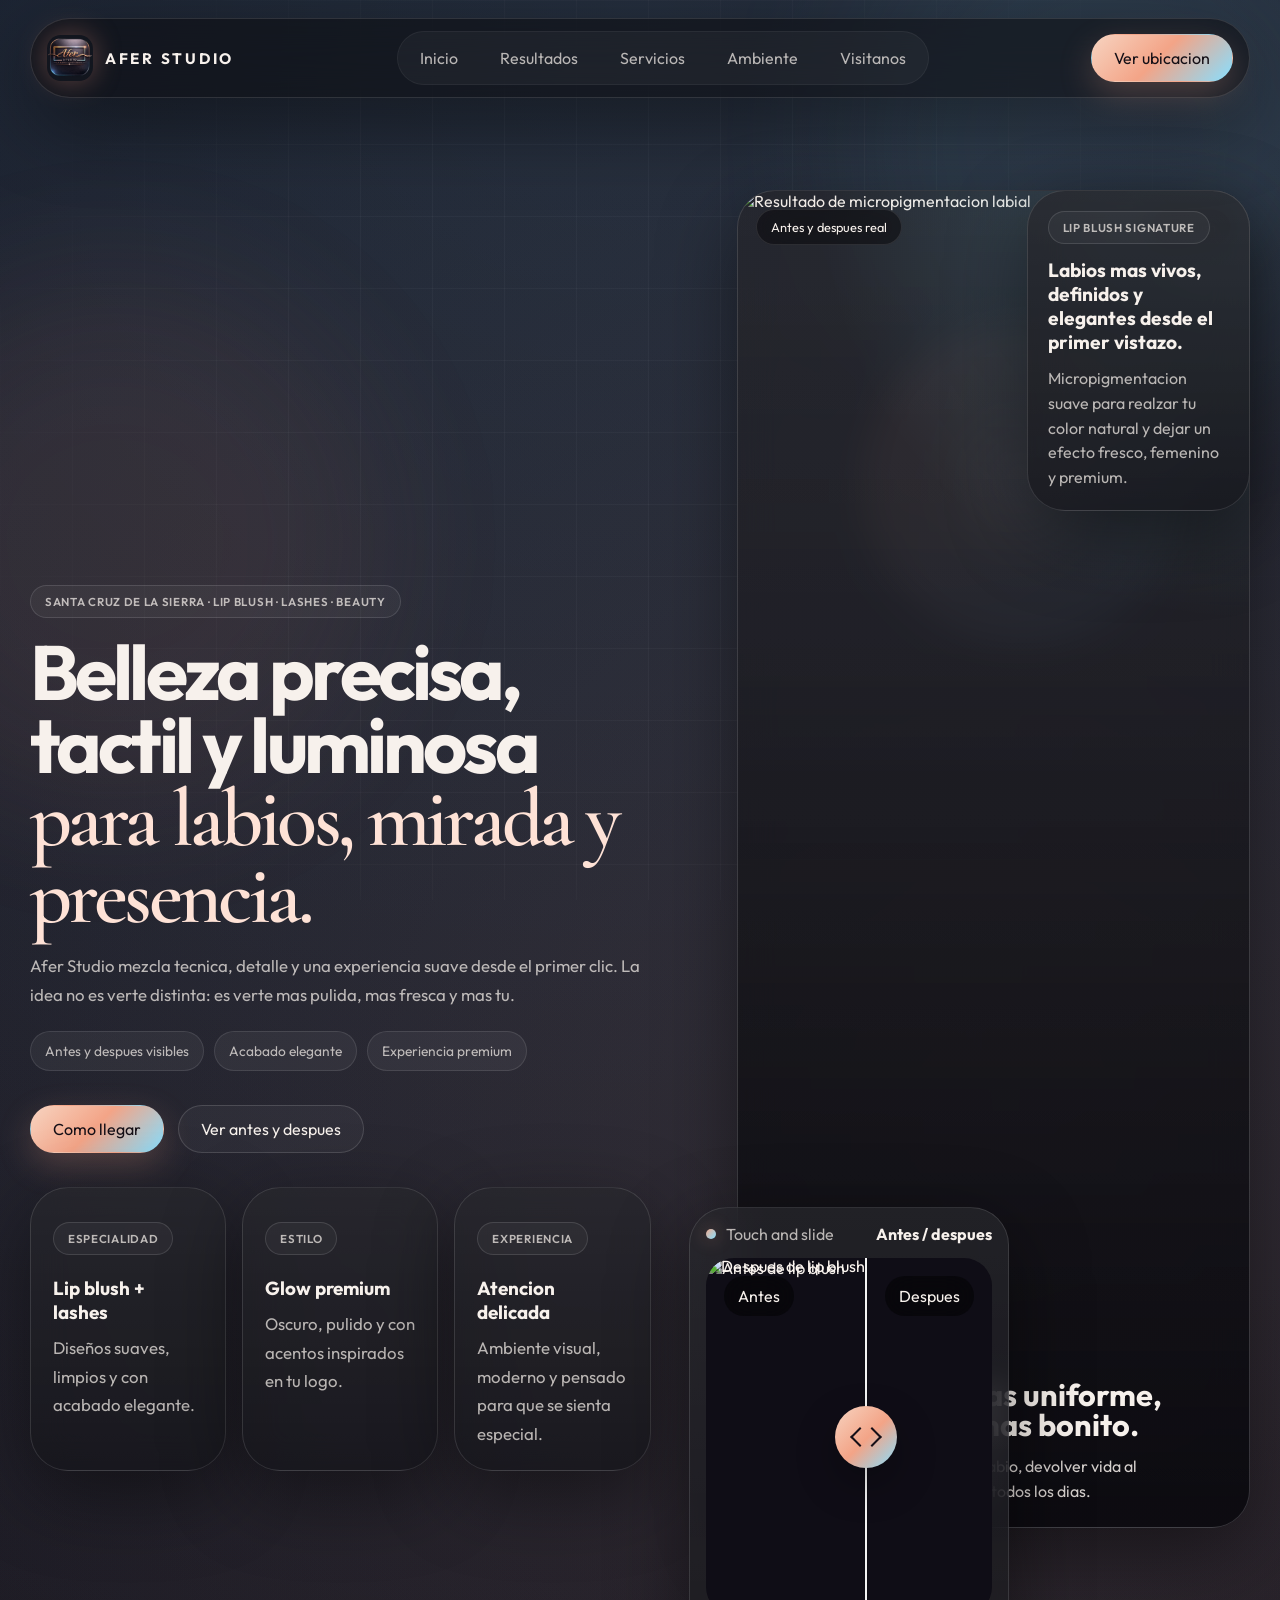
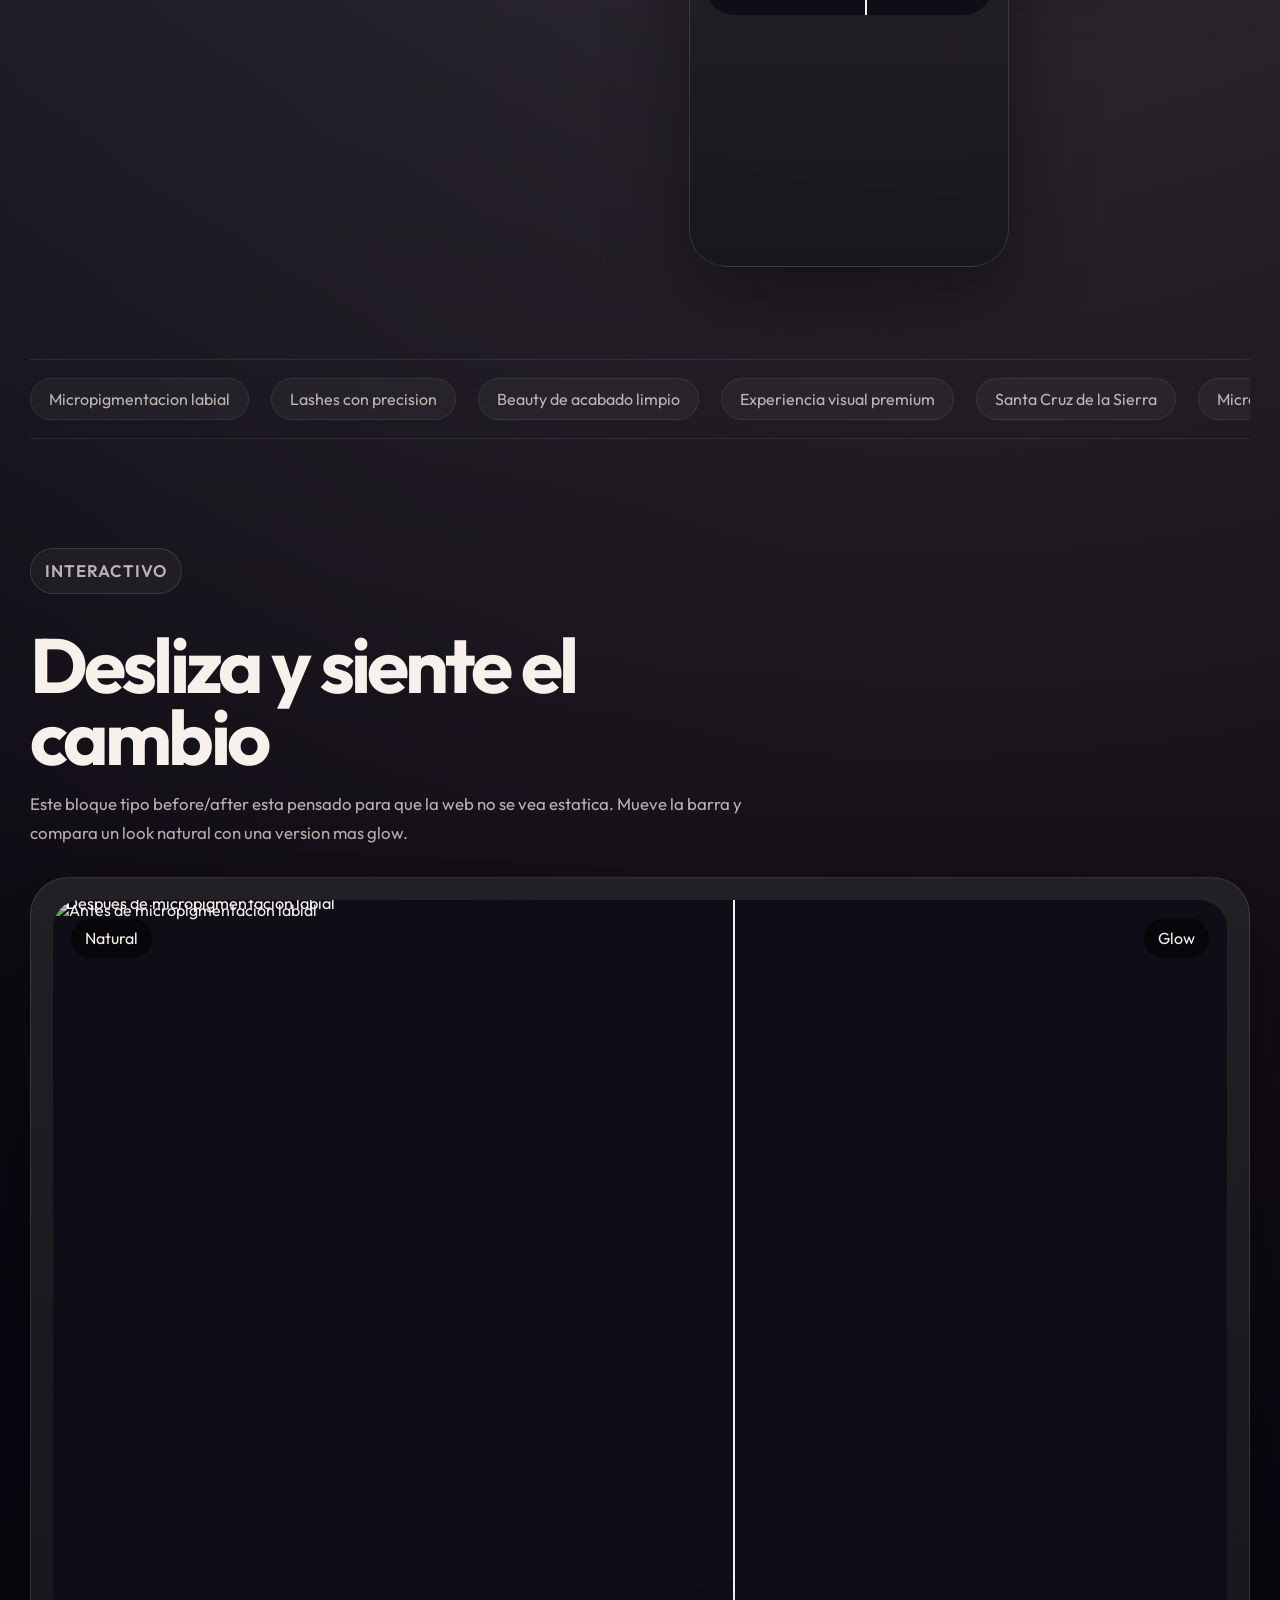
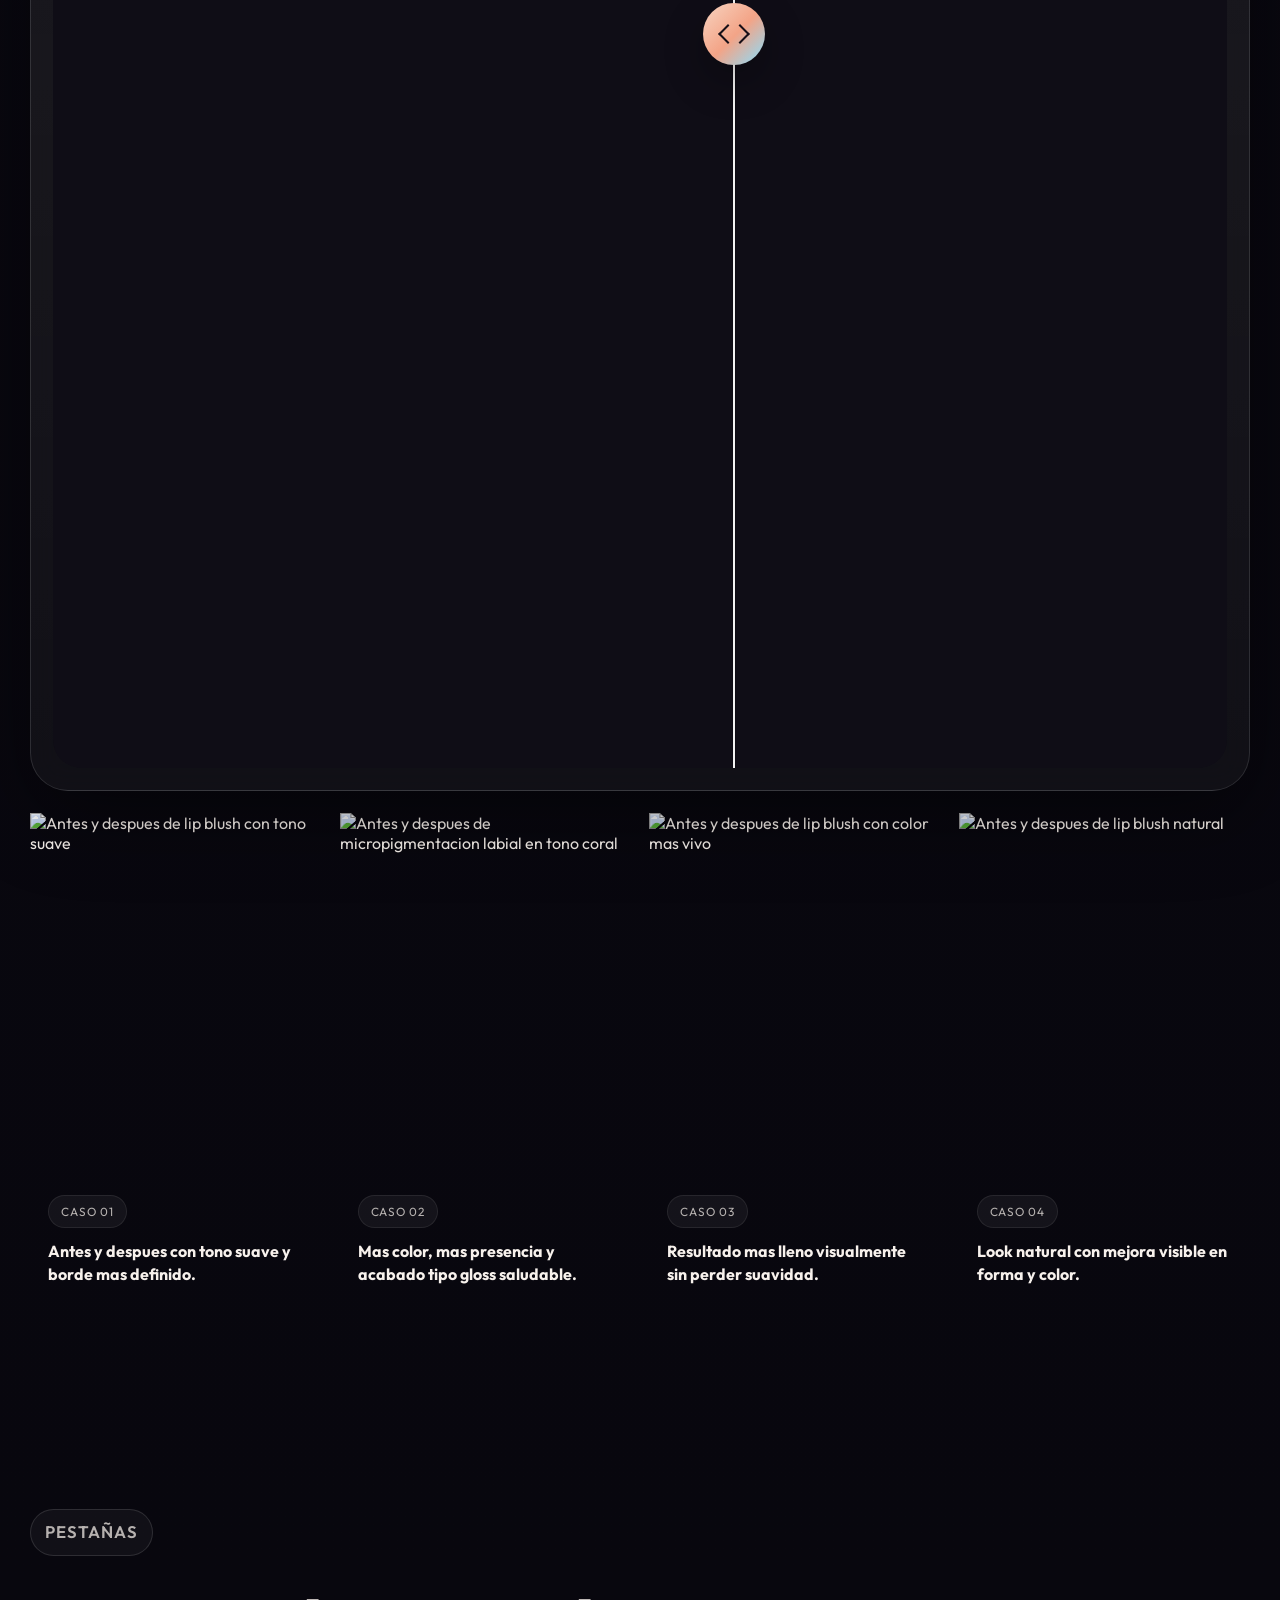
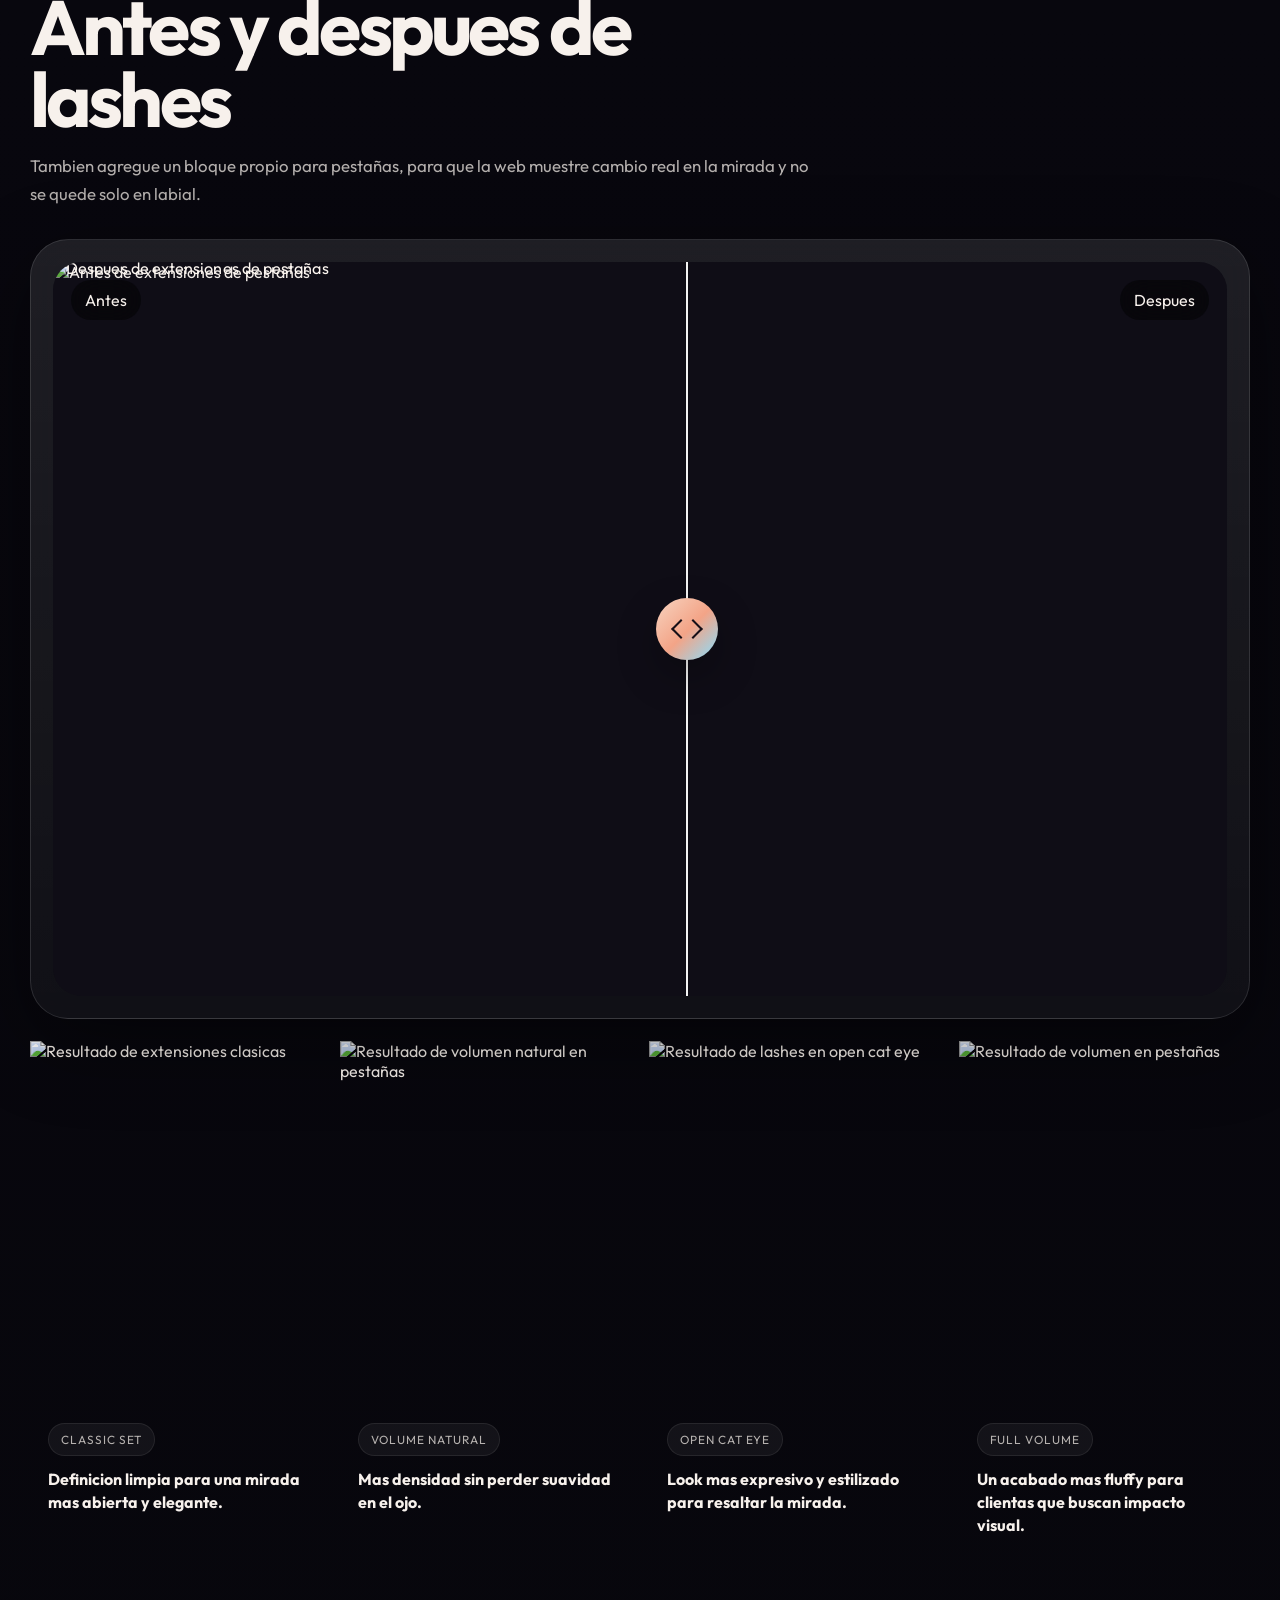
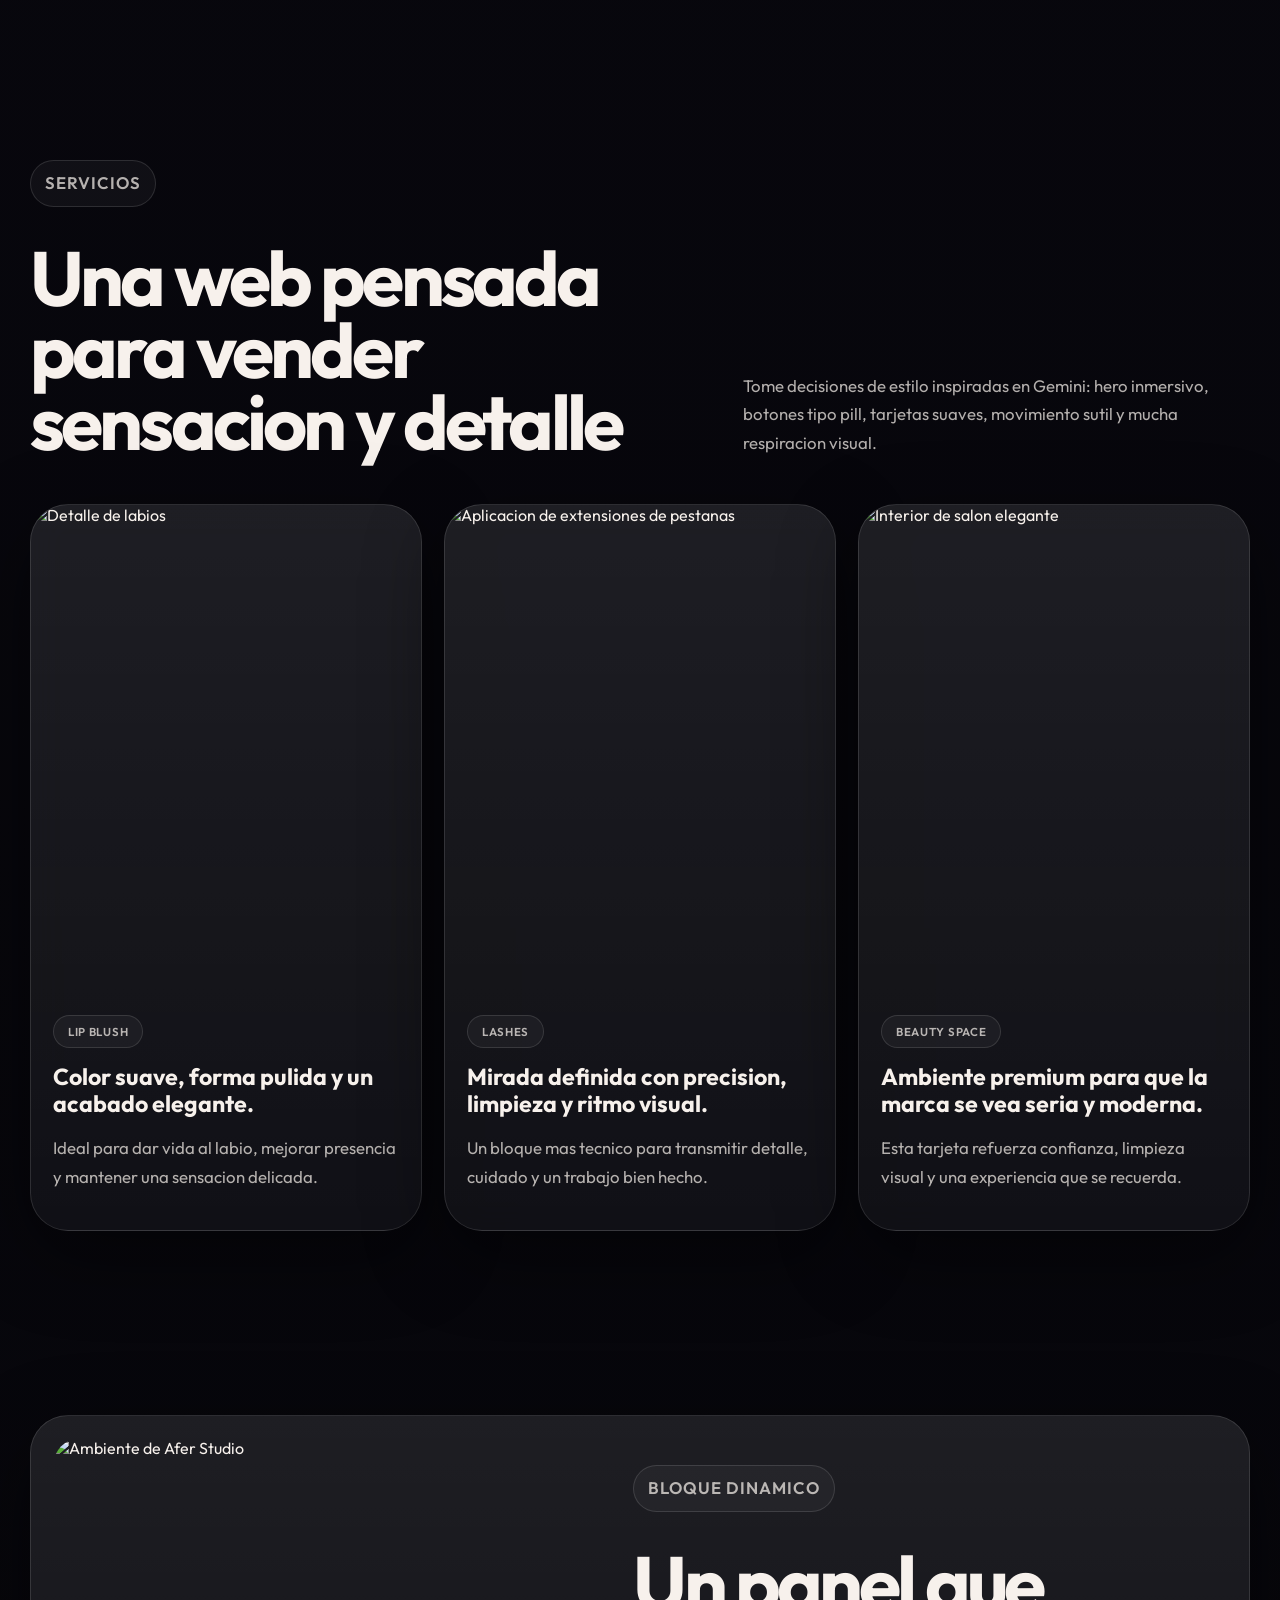
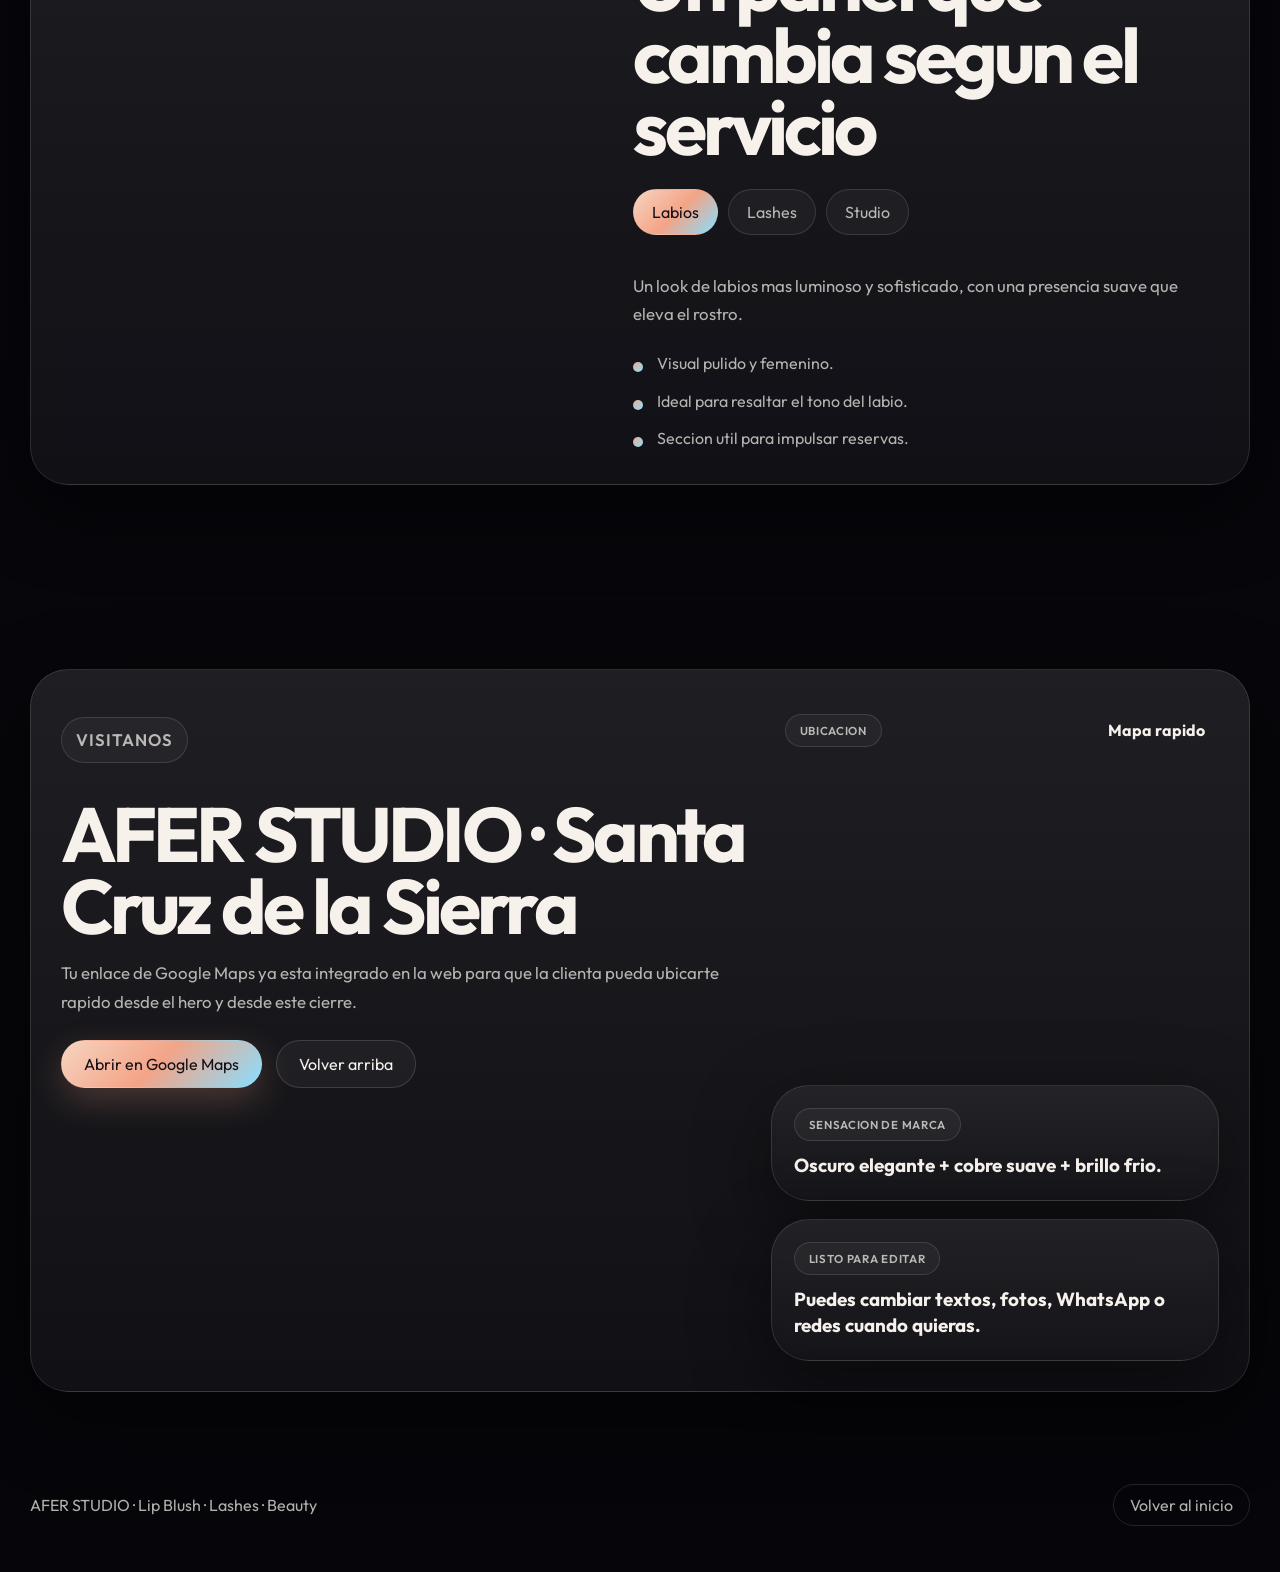
==== index.html @ b3e24fca "Launch Afer Studio landing page" ====
<!doctype html>
<html lang="es">
  <head>
    <meta charset="utf-8">
    <meta name="viewport" content="width=device-width, initial-scale=1">
    <title>Afer Studio | Lip Blush, Lashes y Beauty en Santa Cruz</title>
    <meta
      name="description"
      content="Afer Studio es un espacio de lip blush, lashes y beauty en Santa Cruz de la Sierra. Descubre una experiencia moderna, delicada y visualmente inmersiva."
    >
    <meta property="og:title" content="Afer Studio | Lip Blush, Lashes y Beauty">
    <meta
      property="og:description"
      content="Micropigmentacion labial, lashes y beauty con una experiencia moderna, delicada y luminosa."
    >
    <meta property="og:type" content="website">
    <meta property="og:image" content="logo-512.png">
    <link rel="icon" href="favicon.ico" sizes="any">
    <link rel="icon" href="favicon-32.png" type="image/png">
    <link rel="apple-touch-icon" href="logo-512.png">
    <link rel="preconnect" href="https://fonts.googleapis.com">
    <link rel="preconnect" href="https://fonts.gstatic.com" crossorigin>
    <link
      href="https://fonts.googleapis.com/css2?family=Cormorant+Garamond:wght@500;600;700&family=Outfit:wght@300;400;500;600;700;800&display=swap"
      rel="stylesheet"
    >
    <link rel="stylesheet" href="styles.css">
  </head>
  <body>
    <div class="site-glow site-glow-a"></div>
    <div class="site-glow site-glow-b"></div>
    <div class="site-grid"></div>

    <header class="site-header" data-header>
      <a class="brand" href="#inicio" aria-label="Afer Studio inicio">
        <img src="logo-256.png" alt="Logo de Afer Studio">
        <span>AFER STUDIO</span>
      </a>

      <button
        class="menu-toggle"
        type="button"
        aria-expanded="false"
        aria-controls="primary-nav"
        aria-label="Abrir menu"
      >
        <span></span>
        <span></span>
      </button>

      <nav class="chip-nav" id="primary-nav" aria-label="Principal">
        <a href="#inicio">Inicio</a>
        <a href="#resultados">Resultados</a>
        <a href="#servicios">Servicios</a>
        <a href="#ambiente">Ambiente</a>
        <a href="#visitanos">Visitanos</a>
      </nav>

        <a
          class="header-cta magnetic"
          href="https://www.google.com/maps/place/17%C2%B046'11.4%22S+63%C2%B011'54.9%22W/@-17.769819,-63.198587,17z/data=!3m1!4b1!4m4!3m3!8m2!3d-17.769819!4d-63.198587?entry=ttu&g_ep=EgoyMDI2MDQxNS4wIKXMDSoASAFQAw%3D%3D"
          target="_blank"
          rel="noreferrer"
        >
          Ver ubicacion
      </a>
    </header>

    <main>
      <section class="hero section" id="inicio">
        <div class="hero-copy">
          <div class="eyebrow-pill">Santa Cruz de la Sierra · Lip blush · Lashes · Beauty</div>
          <h1>
            Belleza precisa, tactil y luminosa
            <span>para labios, mirada y presencia.</span>
          </h1>
          <p class="hero-text">
            Afer Studio mezcla tecnica, detalle y una experiencia suave desde el primer clic.
            La idea no es verte distinta: es verte mas pulida, mas fresca y mas tu.
          </p>

          <div class="hero-proof">
            <span>Antes y despues visibles</span>
            <span>Acabado elegante</span>
            <span>Experiencia premium</span>
          </div>

          <div class="hero-actions">
            <a
              class="btn btn-primary magnetic"
              href="https://www.google.com/maps/place/17%C2%B046'11.4%22S+63%C2%B011'54.9%22W/@-17.769819,-63.198587,17z/data=!3m1!4b1!4m4!3m3!8m2!3d-17.769819!4d-63.198587?entry=ttu&g_ep=EgoyMDI2MDQxNS4wIKXMDSoASAFQAw%3D%3D"
              target="_blank"
              rel="noreferrer"
            >
              Como llegar
            </a>
            <button class="btn btn-secondary magnetic" type="button" data-scroll-target="#resultados">
              Ver antes y despues
            </button>
          </div>

          <div class="hero-stats">
            <article class="stat-card tilt-card">
              <p class="stat-label">Especialidad</p>
              <strong>Lip blush + lashes</strong>
              <span>Diseños suaves, limpios y con acabado elegante.</span>
            </article>
            <article class="stat-card tilt-card">
              <p class="stat-label">Estilo</p>
              <strong>Glow premium</strong>
              <span>Oscuro, pulido y con acentos inspirados en tu logo.</span>
            </article>
            <article class="stat-card tilt-card">
              <p class="stat-label">Experiencia</p>
              <strong>Atencion delicada</strong>
              <span>Ambiente visual, moderno y pensado para que se sienta especial.</span>
            </article>
          </div>
        </div>

        <div class="hero-visual">
          <div class="visual-orbit"></div>
          <article class="visual-card hero-note tilt-card">
            <div class="visual-chip">LIP BLUSH SIGNATURE</div>
            <strong>Labios mas vivos, definidos y elegantes desde el primer vistazo.</strong>
            <p>Micropigmentacion suave para realzar tu color natural y dejar un efecto fresco, femenino y premium.</p>
          </article>

          <article class="visual-card hero-showcase tilt-card">
            <img
              src="https://images.squarespace-cdn.com/content/v1/5b815fb85cfd79ddc37e1682/e66d0628-da82-431c-ab71-f0abfdaf253f/5763801C-EC92-488C-9F87-EBA6FD50B8F5.JPG"
              alt="Resultado de micropigmentacion labial"
            >
            <div class="showcase-overlay"></div>
            <div class="showcase-topline">
              <span>Antes y despues real</span>
              <span>Lip blush</span>
            </div>
            <div class="showcase-copy">
              <strong>Tu color, pero mas uniforme, mas delicado y mas bonito.</strong>
              <p>Ideal para resaltar la forma del labio, devolver vida al rostro y mantener un look pulido todos los dias.</p>
            </div>
          </article>

          <article class="visual-card hero-compare tilt-card">
            <div class="hero-compare-head">
              <div class="mini-top">
                <span class="dot"></span>
                <p>Touch and slide</p>
              </div>
              <strong>Antes / despues</strong>
            </div>
            <div class="compare-frame compare-frame-hero" data-compare>
              <img
                class="compare-image compare-before"
                src="https://www.drsukkar.com/before-after-photos-houston/medical-spa/lip-blushing-permanent-makeup/7139/01.jpg"
                alt="Antes de lip blush"
              >
              <div class="compare-after-layer">
                <img
                  class="compare-image compare-after"
                  src="https://www.drsukkar.com/before-after-photos-houston/medical-spa/lip-blushing-permanent-makeup/7139/02.jpg"
                  alt="Despues de lip blush"
                >
              </div>
              <div class="compare-line">
                <span class="compare-handle"></span>
              </div>
              <div class="compare-badges">
                <span>Antes</span>
                <span>Despues</span>
              </div>
              <input
                class="compare-range"
                type="range"
                min="0"
                max="100"
                value="56"
                aria-label="Comparar antes y despues en hero"
              >
            </div>
          </article>
        </div>
      </section>

      <section class="ticker">
        <div class="ticker-track">
          <span>Micropigmentacion labial</span>
          <span>Lashes con precision</span>
          <span>Beauty de acabado limpio</span>
          <span>Experiencia visual premium</span>
          <span>Santa Cruz de la Sierra</span>
          <span>Micropigmentacion labial</span>
          <span>Lashes con precision</span>
          <span>Beauty de acabado limpio</span>
          <span>Experiencia visual premium</span>
          <span>Santa Cruz de la Sierra</span>
        </div>
      </section>

      <section class="section compare-section" id="resultados">
        <div class="section-heading">
          <p class="section-kicker">Interactivo</p>
          <h2>Desliza y siente el cambio</h2>
          <p>
            Este bloque tipo before/after esta pensado para que la web no se vea estatica.
            Mueve la barra y compara un look natural con una version mas glow.
          </p>
        </div>

        <div class="compare-shell tilt-card">
          <div class="compare-frame" data-compare>
            <img
              class="compare-image compare-before"
              src="https://www.drsukkar.com/before-after-photos-houston/medical-spa/lip-blushing-permanent-makeup/7139/01.jpg"
              alt="Antes de micropigmentacion labial"
            >
            <div class="compare-after-layer">
              <img
                class="compare-image compare-after"
                src="https://www.drsukkar.com/before-after-photos-houston/medical-spa/lip-blushing-permanent-makeup/7139/02.jpg"
                alt="Despues de micropigmentacion labial"
              >
            </div>
            <div class="compare-line">
              <span class="compare-handle"></span>
            </div>
            <div class="compare-badges">
              <span>Natural</span>
              <span>Glow</span>
            </div>
            <input
              class="compare-range"
              type="range"
              min="0"
              max="100"
              value="58"
              aria-label="Comparar antes y despues"
            >
          </div>
        </div>

        <div class="results-rail" aria-label="Casos reales de micropigmentacion labial">
          <article class="result-card tilt-card">
            <img
              src="https://images.squarespace-cdn.com/content/v1/5b815fb85cfd79ddc37e1682/e66d0628-da82-431c-ab71-f0abfdaf253f/5763801C-EC92-488C-9F87-EBA6FD50B8F5.JPG"
              alt="Antes y despues de lip blush con tono suave"
            >
            <div class="result-copy">
              <span class="result-tag">Caso 01</span>
              <strong>Antes y despues con tono suave y borde mas definido.</strong>
            </div>
          </article>

          <article class="result-card tilt-card">
            <img
              src="https://images.squarespace-cdn.com/content/v1/5b815fb85cfd79ddc37e1682/cdaae3ce-00c4-4df6-9382-95aefa70524f/0F35DB47-B27A-4512-9009-9BC9680E11C3.JPG"
              alt="Antes y despues de micropigmentacion labial en tono coral"
            >
            <div class="result-copy">
              <span class="result-tag">Caso 02</span>
              <strong>Mas color, mas presencia y acabado tipo gloss saludable.</strong>
            </div>
          </article>

          <article class="result-card tilt-card">
            <img
              src="https://images.squarespace-cdn.com/content/v1/5b815fb85cfd79ddc37e1682/c58e7568-b8b5-4ac6-9469-235af440e86c/0DCFD41C-221D-4EA7-9CBA-D707230F85C0.JPG"
              alt="Antes y despues de lip blush con color mas vivo"
            >
            <div class="result-copy">
              <span class="result-tag">Caso 03</span>
              <strong>Resultado mas lleno visualmente sin perder suavidad.</strong>
            </div>
          </article>

          <article class="result-card tilt-card">
            <img
              src="https://images.squarespace-cdn.com/content/v1/5b815fb85cfd79ddc37e1682/ee1ae7a9-7c21-4242-8411-b7433844b335/IMG_8195.PNG"
              alt="Antes y despues de lip blush natural"
            >
            <div class="result-copy">
              <span class="result-tag">Caso 04</span>
              <strong>Look natural con mejora visible en forma y color.</strong>
            </div>
          </article>
        </div>
      </section>

      <section class="section lash-results-section">
        <div class="section-heading">
          <p class="section-kicker">Pestañas</p>
          <h2>Antes y despues de lashes</h2>
          <p>
            Tambien agregue un bloque propio para pestañas, para que la web muestre cambio real
            en la mirada y no se quede solo en labial.
          </p>
        </div>

        <div class="compare-shell tilt-card">
          <div class="compare-frame compare-frame-lashes" data-compare>
            <img
              class="compare-image compare-before"
              src="https://winksboutique.com/wp-content/uploads/2023/08/Untitled-500-x-500-px-15.png"
              alt="Antes de extensiones de pestañas"
            >
            <div class="compare-after-layer">
              <img
                class="compare-image compare-after"
                src="https://winksboutique.com/wp-content/uploads/2023/08/Untitled-500-x-500-px-14.png"
                alt="Despues de extensiones de pestañas"
              >
            </div>
            <div class="compare-line">
              <span class="compare-handle"></span>
            </div>
            <div class="compare-badges">
              <span>Antes</span>
              <span>Despues</span>
            </div>
            <input
              class="compare-range"
              type="range"
              min="0"
              max="100"
              value="54"
              aria-label="Comparar antes y despues de pestañas"
            >
          </div>
        </div>

        <div class="results-rail results-rail-lashes" aria-label="Casos de pestañas">
          <article class="result-card tilt-card">
            <img
              src="https://winksboutique.com/wp-content/uploads/2023/08/Untitled-500-x-500-px-14.png"
              alt="Resultado de extensiones clasicas"
            >
            <div class="result-copy">
              <span class="result-tag">Classic set</span>
              <strong>Definicion limpia para una mirada mas abierta y elegante.</strong>
            </div>
          </article>

          <article class="result-card tilt-card">
            <img
              src="https://winksboutique.com/wp-content/uploads/2023/08/before-and-after-gallery-7.png"
              alt="Resultado de volumen natural en pestañas"
            >
            <div class="result-copy">
              <span class="result-tag">Volume natural</span>
              <strong>Mas densidad sin perder suavidad en el ojo.</strong>
            </div>
          </article>

          <article class="result-card tilt-card">
            <img
              src="https://winksboutique.com/wp-content/uploads/2024/11/Untitled-design-2024-11-13T182551.568.png"
              alt="Resultado de lashes en open cat eye"
            >
            <div class="result-copy">
              <span class="result-tag">Open cat eye</span>
              <strong>Look mas expresivo y estilizado para resaltar la mirada.</strong>
            </div>
          </article>

          <article class="result-card tilt-card">
            <img
              src="https://eyemethod.com/wp-content/uploads/2020/03/eyes-to-mesmerize-1.webp"
              alt="Resultado de volumen en pestañas"
            >
            <div class="result-copy">
              <span class="result-tag">Full volume</span>
              <strong>Un acabado mas fluffy para clientas que buscan impacto visual.</strong>
            </div>
          </article>
        </div>
      </section>

      <section class="section services-section" id="servicios">
        <div class="section-heading split">
          <div>
            <p class="section-kicker">Servicios</p>
            <h2>Una web pensada para vender sensacion y detalle</h2>
          </div>
          <p>
            Tome decisiones de estilo inspiradas en Gemini: hero inmersivo, botones tipo pill,
            tarjetas suaves, movimiento sutil y mucha respiracion visual.
          </p>
        </div>

        <div class="service-grid">
          <article class="service-card tilt-card">
            <img
              src="https://images.pexels.com/photos/7479505/pexels-photo-7479505.jpeg?auto=compress&cs=tinysrgb&w=900"
              alt="Detalle de labios"
            >
            <div class="service-body">
              <div class="service-tag">Lip blush</div>
              <h3>Color suave, forma pulida y un acabado elegante.</h3>
              <p>
                Ideal para dar vida al labio, mejorar presencia y mantener una sensacion delicada.
              </p>
            </div>
          </article>

          <article class="service-card tilt-card">
            <img
              src="https://images.pexels.com/photos/5128234/pexels-photo-5128234.jpeg?auto=compress&cs=tinysrgb&w=900"
              alt="Aplicacion de extensiones de pestanas"
            >
            <div class="service-body">
              <div class="service-tag">Lashes</div>
              <h3>Mirada definida con precision, limpieza y ritmo visual.</h3>
              <p>
                Un bloque mas tecnico para transmitir detalle, cuidado y un trabajo bien hecho.
              </p>
            </div>
          </article>

          <article class="service-card tilt-card">
            <img
              src="https://images.pexels.com/photos/7750090/pexels-photo-7750090.jpeg?auto=compress&cs=tinysrgb&w=900"
              alt="Interior de salon elegante"
            >
            <div class="service-body">
              <div class="service-tag">Beauty space</div>
              <h3>Ambiente premium para que la marca se vea seria y moderna.</h3>
              <p>
                Esta tarjeta refuerza confianza, limpieza visual y una experiencia que se recuerda.
              </p>
            </div>
          </article>
        </div>
      </section>

      <section class="section experience-section" id="ambiente">
        <div class="experience-panel tilt-card">
          <div class="experience-media">
            <img
              id="experience-image"
              src="https://images.pexels.com/photos/7750090/pexels-photo-7750090.jpeg?auto=compress&cs=tinysrgb&w=1200"
              alt="Ambiente de Afer Studio"
            >
          </div>

          <div class="experience-copy">
            <p class="section-kicker">Bloque dinamico</p>
            <h2>Un panel que cambia segun el servicio</h2>
            <div class="experience-switches" role="tablist" aria-label="Cambiar servicio">
              <button class="switch-btn active" type="button" data-mode="labios">Labios</button>
              <button class="switch-btn" type="button" data-mode="lashes">Lashes</button>
              <button class="switch-btn" type="button" data-mode="studio">Studio</button>
            </div>

            <div class="experience-content">
              <p id="experience-lead">
                Un look de labios mas luminoso y sofisticado, con una presencia suave que eleva el rostro.
              </p>
              <ul id="experience-points">
                <li>Visual pulido y femenino.</li>
                <li>Ideal para resaltar el tono del labio.</li>
                <li>Seccion util para impulsar reservas.</li>
              </ul>
            </div>
          </div>
        </div>
      </section>

      <section class="section visit-section" id="visitanos">
        <div class="visit-card tilt-card">
          <div class="visit-copy">
            <p class="section-kicker">Visitanos</p>
            <h2>AFER STUDIO · Santa Cruz de la Sierra</h2>
            <p>
              Tu enlace de Google Maps ya esta integrado en la web para que la clienta pueda ubicarte
              rapido desde el hero y desde este cierre.
            </p>
            <div class="visit-actions">
              <a
                class="btn btn-primary magnetic"
                href="https://www.google.com/maps/place/17%C2%B046'11.4%22S+63%C2%B011'54.9%22W/@-17.769819,-63.198587,17z/data=!3m1!4b1!4m4!3m3!8m2!3d-17.769819!4d-63.198587?entry=ttu&g_ep=EgoyMDI2MDQxNS4wIKXMDSoASAFQAw%3D%3D"
                target="_blank"
                rel="noreferrer"
              >
                Abrir en Google Maps
              </a>
              <button class="btn btn-secondary magnetic" type="button" data-scroll-target="#inicio">
                Volver arriba
              </button>
            </div>
          </div>

          <div class="visit-side">
            <div class="visit-map-card tilt-card">
              <div class="visit-map-head">
                <span class="visit-label">Ubicacion</span>
                <strong>Mapa rapido</strong>
              </div>
              <iframe
                src="https://www.google.com/maps?q=-17.769819,-63.198587&z=17&hl=es&output=embed"
                title="Mapa de Afer Studio en Santa Cruz de la Sierra"
                loading="lazy"
                referrerpolicy="no-referrer-when-downgrade"
              ></iframe>
            </div>

            <div class="visit-mini-card">
              <span class="visit-label">Sensacion de marca</span>
              <strong>Oscuro elegante + cobre suave + brillo frio.</strong>
            </div>
            <div class="visit-mini-card">
              <span class="visit-label">Listo para editar</span>
              <strong>Puedes cambiar textos, fotos, WhatsApp o redes cuando quieras.</strong>
            </div>
          </div>
        </div>
      </section>
    </main>

    <footer class="site-footer">
      <p>AFER STUDIO · Lip Blush · Lashes · Beauty</p>
      <a href="#inicio">Volver al inicio</a>
    </footer>

    <script src="script.js"></script>
  </body>
</html>
---- styles.css ----
:root {
  --bg: #07060d;
  --bg-soft: #12111d;
  --panel: rgba(14, 14, 20, 0.72);
  --panel-strong: rgba(20, 18, 29, 0.92);
  --border: rgba(255, 255, 255, 0.12);
  --text: #f7f1ec;
  --muted: rgba(247, 241, 236, 0.72);
  --rose: #f1ab8e;
  --rose-strong: #f4977d;
  --ice: #88dfff;
  --ice-strong: #62c7ff;
  --shadow: 0 24px 80px rgba(0, 0, 0, 0.44);
  --radius-xl: 38px;
  --radius-lg: 28px;
  --radius-md: 20px;
  --max-width: 1220px;
}

* {
  box-sizing: border-box;
}

html {
  scroll-behavior: smooth;
}

body {
  margin: 0;
  min-height: 100vh;
  font-family: "Outfit", sans-serif;
  color: var(--text);
  background:
    radial-gradient(circle at top, rgba(94, 199, 255, 0.16), transparent 28%),
    radial-gradient(circle at 80% 12%, rgba(244, 151, 125, 0.16), transparent 24%),
    linear-gradient(180deg, #0a0812 0%, #06060a 100%);
  overflow-x: hidden;
}

img {
  display: block;
  max-width: 100%;
}

a {
  color: inherit;
  text-decoration: none;
}

button {
  font: inherit;
}

.site-glow {
  position: fixed;
  inset: auto;
  width: 42vw;
  height: 42vw;
  border-radius: 50%;
  filter: blur(80px);
  pointer-events: none;
  opacity: 0.45;
  z-index: -3;
}

.site-glow-a {
  top: -10vw;
  right: -8vw;
  background: rgba(133, 220, 255, 0.22);
}

.site-glow-b {
  left: -12vw;
  bottom: 10vh;
  background: rgba(244, 151, 125, 0.18);
}

.site-grid {
  position: fixed;
  inset: 0;
  background-image:
    linear-gradient(rgba(255, 255, 255, 0.03) 1px, transparent 1px),
    linear-gradient(90deg, rgba(255, 255, 255, 0.03) 1px, transparent 1px);
  background-size: 72px 72px;
  mask-image: radial-gradient(circle at center, black 48%, transparent 92%);
  pointer-events: none;
  z-index: -2;
}

.site-header,
.section,
.site-footer,
.ticker {
  width: min(calc(100% - 32px), var(--max-width));
  margin-inline: auto;
}

.site-header {
  position: sticky;
  top: 18px;
  display: flex;
  align-items: center;
  justify-content: space-between;
  gap: 20px;
  padding: 12px 16px;
  margin-top: 18px;
  background: rgba(10, 10, 14, 0.55);
  border: 1px solid var(--border);
  border-radius: 999px;
  backdrop-filter: blur(18px);
  box-shadow: var(--shadow);
  z-index: 20;
}

.brand {
  display: inline-flex;
  align-items: center;
  gap: 12px;
  min-width: 0;
}

.brand img {
  width: 46px;
  height: 46px;
  border-radius: 14px;
  box-shadow: 0 0 28px rgba(244, 151, 125, 0.35);
}

.brand span {
  font-size: 0.95rem;
  font-weight: 700;
  letter-spacing: 0.18em;
  white-space: nowrap;
}

.chip-nav {
  display: inline-flex;
  align-items: center;
  gap: 10px;
  padding: 6px;
  background: rgba(255, 255, 255, 0.04);
  border-radius: 999px;
  border: 1px solid rgba(255, 255, 255, 0.05);
}

.menu-toggle {
  display: none;
  width: 48px;
  height: 48px;
  align-items: center;
  justify-content: center;
  gap: 5px;
  flex-direction: column;
  border: 1px solid rgba(255, 255, 255, 0.12);
  border-radius: 999px;
  background: rgba(255, 255, 255, 0.04);
  color: var(--text);
  cursor: pointer;
  transition: transform 180ms ease, background 180ms ease, border-color 180ms ease;
}

.menu-toggle span {
  width: 18px;
  height: 2px;
  border-radius: 999px;
  background: currentColor;
  transition: transform 180ms ease, opacity 180ms ease;
}

.chip-nav a,
.header-cta,
.btn,
.switch-btn {
  position: relative;
  overflow: hidden;
}

.chip-nav a {
  padding: 10px 16px;
  border-radius: 999px;
  color: var(--muted);
  transition: color 180ms ease, background 180ms ease, transform 180ms ease;
}

.chip-nav a:hover,
.chip-nav a:focus-visible {
  color: var(--text);
  background: rgba(255, 255, 255, 0.08);
  transform: translateY(-1px);
}

.header-cta,
.btn {
  display: inline-flex;
  align-items: center;
  justify-content: center;
  gap: 10px;
  min-height: 48px;
  padding: 0 22px;
  border-radius: 999px;
  border: 1px solid transparent;
  cursor: pointer;
  transition: transform 200ms ease, box-shadow 200ms ease, border-color 200ms ease, background 200ms ease;
}

.header-cta::before,
.btn::before,
.switch-btn::before {
  content: "";
  position: absolute;
  inset: 0;
  background: radial-gradient(circle at var(--pointer-x, 50%) var(--pointer-y, 50%), rgba(255, 255, 255, 0.24), transparent 42%);
  opacity: 0;
  transition: opacity 200ms ease;
}

.header-cta:hover::before,
.btn:hover::before,
.switch-btn:hover::before {
  opacity: 1;
}

.header-cta,
.btn-primary {
  color: #140f16;
  background: linear-gradient(135deg, #f7d4c1 0%, #f3a487 48%, #88dfff 100%);
  box-shadow: 0 12px 34px rgba(242, 164, 135, 0.24);
}

.btn-secondary {
  color: var(--text);
  background: rgba(255, 255, 255, 0.04);
  border-color: rgba(255, 255, 255, 0.14);
}

.header-cta:hover,
.btn:hover,
.switch-btn:hover {
  transform: translateY(-2px);
}

.section {
  padding: 92px 0;
}

.hero {
  display: grid;
  grid-template-columns: minmax(0, 1.05fr) minmax(360px, 0.95fr);
  align-items: center;
  gap: 38px;
  min-height: calc(100vh - 140px);
}

.eyebrow-pill,
.service-tag,
.section-kicker,
.visual-chip,
.stat-label,
.visit-label {
  display: inline-flex;
  align-items: center;
  gap: 8px;
  width: fit-content;
  padding: 8px 14px;
  border-radius: 999px;
  border: 1px solid rgba(255, 255, 255, 0.12);
  background: rgba(255, 255, 255, 0.04);
  color: var(--muted);
  letter-spacing: 0.06em;
  text-transform: uppercase;
  font-size: 0.72rem;
  font-weight: 600;
}

.hero h1,
.section-heading h2,
.experience-copy h2,
.visit-copy h2 {
  margin: 18px 0 16px;
  font-size: clamp(3.2rem, 6vw, 6.4rem);
  line-height: 0.94;
  letter-spacing: -0.05em;
}

.hero h1 span {
  display: block;
  font-family: "Cormorant Garamond", serif;
  font-size: 1.07em;
  font-weight: 600;
  color: #fee2d6;
}

.hero-text,
.section-heading p,
.service-body p,
.experience-copy p,
.visit-copy p,
.stat-card span {
  color: var(--muted);
  font-size: 1.05rem;
  line-height: 1.7;
}

.hero-actions {
  display: flex;
  flex-wrap: wrap;
  gap: 14px;
  margin-top: 34px;
}

.hero-proof {
  display: flex;
  flex-wrap: wrap;
  gap: 10px;
  margin-top: 22px;
}

.hero-proof span {
  padding: 10px 14px;
  border-radius: 999px;
  background: rgba(255, 255, 255, 0.05);
  border: 1px solid rgba(255, 255, 255, 0.1);
  color: var(--muted);
  font-size: 0.86rem;
}

.hero-stats {
  display: grid;
  grid-template-columns: repeat(3, minmax(0, 1fr));
  gap: 16px;
  margin-top: 34px;
}

.stat-card,
.visual-card,
.compare-shell,
.service-card,
.experience-panel,
.visit-card,
.visit-mini-card {
  position: relative;
  border-radius: var(--radius-xl);
  border: 1px solid rgba(255, 255, 255, 0.12);
  background:
    linear-gradient(180deg, rgba(255, 255, 255, 0.08), rgba(255, 255, 255, 0.02)),
    var(--panel);
  box-shadow: var(--shadow);
  backdrop-filter: blur(18px);
}

.tilt-card::after {
  content: "";
  position: absolute;
  inset: 1px;
  border-radius: inherit;
  background: radial-gradient(circle at var(--tilt-x, 50%) var(--tilt-y, 50%), rgba(255, 255, 255, 0.14), transparent 34%);
  pointer-events: none;
  opacity: 0;
  transition: opacity 220ms ease;
}

.tilt-card:hover::after {
  opacity: 1;
}

.stat-card {
  padding: 22px;
}

.stat-card strong {
  display: block;
  margin: 10px 0 10px;
  font-size: 1.18rem;
}

.hero-visual {
  position: relative;
  display: grid;
  grid-template-columns: repeat(12, minmax(0, 1fr));
  grid-template-rows: repeat(10, minmax(48px, 1fr));
  gap: 18px;
  min-height: 760px;
}

.visual-orbit {
  position: absolute;
  inset: 8% 12% auto auto;
  width: 320px;
  aspect-ratio: 1;
  border-radius: 50%;
  background:
    radial-gradient(circle at center, rgba(255, 255, 255, 0.22), transparent 42%),
    linear-gradient(135deg, rgba(244, 151, 125, 0.25), rgba(98, 199, 255, 0.2));
  filter: blur(2px);
  animation: float 6s ease-in-out infinite;
}

.visual-card {
  overflow: hidden;
}

.hero-note {
  grid-column: 8 / -1;
  grid-row: 1 / 3;
  padding: 20px;
  z-index: 2;
}

.hero-note strong {
  display: block;
  margin-top: 14px;
  font-size: 1.2rem;
  line-height: 1.25;
}

.hero-note p {
  margin: 12px 0 0;
  color: var(--muted);
  line-height: 1.55;
}

.hero-showcase {
  grid-column: 2 / -1;
  grid-row: 1 / 9;
  position: relative;
  min-height: 520px;
}

.hero-showcase > img {
  width: 100%;
  height: 100%;
  object-fit: cover;
}

.showcase-overlay {
  position: absolute;
  inset: 0;
  background:
    linear-gradient(180deg, rgba(8, 7, 12, 0.02) 0%, rgba(8, 7, 12, 0.12) 34%, rgba(8, 7, 12, 0.74) 100%),
    radial-gradient(circle at top right, rgba(136, 223, 255, 0.22), transparent 30%);
}

.showcase-topline {
  position: absolute;
  inset: 18px 18px auto 18px;
  display: flex;
  justify-content: space-between;
  gap: 10px;
  flex-wrap: wrap;
}

.showcase-topline span {
  padding: 9px 14px;
  border-radius: 999px;
  background: rgba(10, 10, 14, 0.54);
  border: 1px solid rgba(255, 255, 255, 0.1);
  backdrop-filter: blur(18px);
  color: var(--text);
  font-size: 0.8rem;
}

.showcase-copy {
  position: absolute;
  inset: auto 22px 22px 22px;
  max-width: 420px;
}

.showcase-copy strong {
  display: block;
  font-size: clamp(1.8rem, 2.4vw, 2.6rem);
  line-height: 0.98;
}

.showcase-copy p {
  margin: 14px 0 0;
  color: rgba(247, 241, 236, 0.86);
  line-height: 1.6;
}

.hero-compare {
  grid-column: 1 / 8;
  grid-row: 7 / 11;
  padding: 16px;
  z-index: 3;
}

.hero-compare-head {
  display: flex;
  align-items: center;
  justify-content: space-between;
  gap: 12px;
  margin-bottom: 14px;
}

.hero-compare-head strong {
  font-size: 1rem;
}

.mini-top {
  display: flex;
  align-items: center;
  gap: 10px;
  color: var(--muted);
}

.mini-top p {
  margin: 0;
}

.dot {
  width: 10px;
  height: 10px;
  border-radius: 50%;
  background: linear-gradient(135deg, var(--rose), var(--ice));
  box-shadow: 0 0 18px rgba(242, 164, 135, 0.44);
}

.visual-mini h3 {
  margin: 18px 0;
  font-size: 1.8rem;
  line-height: 1.08;
}

.mini-tags {
  display: flex;
  flex-wrap: wrap;
  gap: 10px;
}

.mini-tags span {
  padding: 9px 14px;
  border-radius: 999px;
  background: rgba(255, 255, 255, 0.05);
  color: var(--muted);
}

.compare-frame-hero {
  aspect-ratio: 16 / 10;
}

.ticker {
  overflow: hidden;
  border-top: 1px solid rgba(255, 255, 255, 0.08);
  border-bottom: 1px solid rgba(255, 255, 255, 0.08);
}

.ticker-track {
  display: flex;
  gap: 22px;
  width: max-content;
  padding: 18px 0;
  animation: ticker 28s linear infinite;
}

.ticker-track span {
  padding: 10px 18px;
  border-radius: 999px;
  background: rgba(255, 255, 255, 0.04);
  color: var(--muted);
  border: 1px solid rgba(255, 255, 255, 0.08);
}

.section-heading {
  max-width: 780px;
  margin-bottom: 30px;
}

.section-heading.split {
  max-width: none;
  display: grid;
  grid-template-columns: minmax(0, 0.95fr) minmax(280px, 0.7fr);
  gap: 24px;
  align-items: end;
}

.compare-shell {
  padding: 22px;
}

.compare-frame {
  position: relative;
  overflow: hidden;
  border-radius: calc(var(--radius-xl) - 10px);
  aspect-ratio: 4 / 5;
  background: #0f0d16;
}

.compare-frame-lashes {
  aspect-ratio: 16 / 10;
}

.compare-image {
  width: 100%;
  height: 100%;
  object-fit: cover;
}

.compare-before {
  filter: saturate(0.92) brightness(0.98);
}

.compare-after-layer {
  position: absolute;
  inset: 0;
  width: var(--compare-position, 58%);
  overflow: hidden;
}

.compare-after {
  width: 100%;
  height: 100%;
  object-fit: cover;
  filter: saturate(1.08) contrast(1.02) brightness(1.01);
  transform: scale(1.01);
}

.compare-line {
  position: absolute;
  top: 0;
  left: calc(var(--compare-position, 58%) - 1px);
  width: 2px;
  height: 100%;
  background: rgba(255, 255, 255, 0.95);
  box-shadow: 0 0 0 1px rgba(0, 0, 0, 0.18);
}

.compare-handle {
  position: absolute;
  top: 50%;
  left: 50%;
  width: 62px;
  height: 62px;
  border-radius: 50%;
  transform: translate(-50%, -50%);
  background:
    linear-gradient(135deg, #f7d4c1 0%, #f3a487 52%, #88dfff 100%);
  box-shadow: 0 16px 40px rgba(0, 0, 0, 0.28);
}

.compare-handle::before,
.compare-handle::after {
  content: "";
  position: absolute;
  top: 50%;
  width: 12px;
  height: 12px;
  border-top: 2px solid #160f17;
  border-right: 2px solid #160f17;
}

.compare-handle::before {
  left: 18px;
  transform: translateY(-50%) rotate(-135deg);
}

.compare-handle::after {
  right: 18px;
  transform: translateY(-50%) rotate(45deg);
}

.compare-badges {
  position: absolute;
  inset: 18px 18px auto 18px;
  display: flex;
  justify-content: space-between;
}

.compare-badges span {
  padding: 10px 14px;
  border-radius: 999px;
  background: rgba(0, 0, 0, 0.46);
  backdrop-filter: blur(16px);
}

.compare-range {
  position: absolute;
  inset: 0;
  width: 100%;
  height: 100%;
  opacity: 0;
  cursor: ew-resize;
}

.results-rail {
  display: grid;
  grid-template-columns: repeat(4, minmax(260px, 1fr));
  gap: 18px;
  margin-top: 22px;
  overflow-x: auto;
  padding-bottom: 4px;
  scroll-snap-type: x proximity;
}

.results-rail::-webkit-scrollbar {
  height: 10px;
}

.results-rail::-webkit-scrollbar-thumb {
  background: rgba(255, 255, 255, 0.12);
  border-radius: 999px;
}

.result-card {
  min-width: 260px;
  overflow: hidden;
  scroll-snap-align: start;
}

.result-card img {
  width: 100%;
  aspect-ratio: 4 / 5;
  object-fit: cover;
}

.result-copy {
  padding: 18px;
}

.result-copy strong {
  display: block;
  margin-top: 12px;
  line-height: 1.45;
}

.result-tag {
  display: inline-flex;
  padding: 8px 12px;
  border-radius: 999px;
  background: rgba(255, 255, 255, 0.05);
  color: var(--muted);
  border: 1px solid rgba(255, 255, 255, 0.08);
  font-size: 0.74rem;
  letter-spacing: 0.08em;
  text-transform: uppercase;
}

.service-grid {
  display: grid;
  grid-template-columns: repeat(3, minmax(0, 1fr));
  gap: 22px;
}

.service-card {
  overflow: hidden;
}

.service-card img {
  aspect-ratio: 4 / 5;
  object-fit: cover;
}

.service-body {
  padding: 22px;
}

.service-body h3 {
  margin: 16px 0 12px;
  font-size: 1.45rem;
  line-height: 1.16;
}

.experience-panel {
  display: grid;
  grid-template-columns: minmax(320px, 0.95fr) minmax(320px, 1.05fr);
  gap: 28px;
  padding: 22px;
}

.experience-media img {
  width: 100%;
  height: 100%;
  min-height: 520px;
  object-fit: cover;
  border-radius: calc(var(--radius-xl) - 10px);
}

.experience-copy {
  display: flex;
  flex-direction: column;
  justify-content: center;
  padding: 10px 8px 10px 8px;
}

.experience-switches {
  display: inline-flex;
  flex-wrap: wrap;
  gap: 10px;
  margin: 10px 0 20px;
}

.switch-btn {
  padding: 12px 18px;
  border-radius: 999px;
  border: 1px solid rgba(255, 255, 255, 0.12);
  background: rgba(255, 255, 255, 0.04);
  color: var(--muted);
  cursor: pointer;
  transition: transform 180ms ease, background 180ms ease, color 180ms ease, border-color 180ms ease;
}

.switch-btn.active {
  color: #160f17;
  background: linear-gradient(135deg, #f7d4c1 0%, #f3a487 52%, #88dfff 100%);
  border-color: transparent;
}

.experience-content ul {
  margin: 22px 0 0;
  padding: 0;
  list-style: none;
  display: grid;
  gap: 12px;
}

.experience-content li {
  position: relative;
  padding-left: 24px;
  color: var(--muted);
  line-height: 1.6;
}

.experience-content li::before {
  content: "";
  position: absolute;
  top: 11px;
  left: 0;
  width: 10px;
  height: 10px;
  border-radius: 50%;
  background: linear-gradient(135deg, var(--rose), var(--ice));
}

.visit-card {
  display: grid;
  grid-template-columns: minmax(0, 1.15fr) minmax(280px, 0.75fr);
  gap: 22px;
  padding: 30px;
}

.visit-actions {
  display: flex;
  flex-wrap: wrap;
  gap: 14px;
  margin-top: 24px;
}

.visit-side {
  display: grid;
  gap: 18px;
}

.visit-map-card {
  padding: 14px;
  overflow: hidden;
}

.visit-map-head {
  display: flex;
  align-items: center;
  justify-content: space-between;
  gap: 12px;
  margin-bottom: 12px;
}

.visit-map-head strong {
  font-size: 1rem;
}

.visit-map-card iframe {
  width: 100%;
  height: 290px;
  border: 0;
  border-radius: 24px;
  filter: saturate(0.95) contrast(1.02);
}

.visit-mini-card {
  padding: 22px;
}

.visit-mini-card strong {
  display: block;
  margin-top: 12px;
  font-size: 1.18rem;
  line-height: 1.35;
}

.site-footer {
  display: flex;
  align-items: center;
  justify-content: space-between;
  gap: 18px;
  padding: 0 0 46px;
  color: var(--muted);
}

.site-footer p {
  margin: 0;
}

.site-footer a {
  padding: 10px 16px;
  border-radius: 999px;
  border: 1px solid rgba(255, 255, 255, 0.12);
}

@keyframes float {
  0%,
  100% {
    transform: translate3d(0, 0, 0) scale(1);
  }

  50% {
    transform: translate3d(0, -18px, 0) scale(1.04);
  }
}

@keyframes ticker {
  from {
    transform: translateX(0);
  }

  to {
    transform: translateX(-50%);
  }
}

@media (max-width: 1120px) {
  .hero,
  .experience-panel,
  .visit-card,
  .section-heading.split {
    grid-template-columns: 1fr;
  }

  .hero {
    min-height: auto;
  }

  .hero-visual {
    grid-template-columns: repeat(8, minmax(0, 1fr));
    grid-template-rows: repeat(10, minmax(40px, 1fr));
    min-height: 640px;
  }

  .hero-note {
    grid-column: 5 / -1;
    grid-row: 1 / 3;
  }

  .hero-showcase {
    grid-column: 1 / -1;
    grid-row: 1 / 8;
  }

  .hero-compare {
    grid-column: 1 / 6;
    grid-row: 7 / 11;
  }

  .service-grid,
  .hero-stats,
  .results-rail {
    grid-template-columns: repeat(2, minmax(0, 1fr));
  }
}

@media (max-width: 760px) {
  .site-header {
    padding: 10px 12px;
    gap: 10px;
    flex-wrap: wrap;
    justify-content: space-between;
  }

  .brand {
    gap: 10px;
  }

  .brand span {
    display: inline-flex;
    font-size: 0.8rem;
    letter-spacing: 0.14em;
  }

  .menu-toggle {
    display: inline-flex;
  }

  .chip-nav {
    display: none;
    width: 100%;
    flex-direction: column;
    align-items: stretch;
    padding: 10px;
    border-radius: 24px;
    background: rgba(11, 11, 15, 0.84);
    border: 1px solid rgba(255, 255, 255, 0.08);
  }

  .site-header.nav-open .chip-nav {
    display: flex;
  }

  .site-header.nav-open .menu-toggle span:first-child {
    transform: translateY(3.5px) rotate(45deg);
  }

  .site-header.nav-open .menu-toggle span:last-child {
    transform: translateY(-3.5px) rotate(-45deg);
  }

  .chip-nav a {
    width: 100%;
    text-align: center;
  }

  .header-cta {
    display: none;
  }

  .section {
    padding: 74px 0;
  }

  .hero h1,
  .section-heading h2,
  .experience-copy h2,
  .visit-copy h2 {
    font-size: clamp(2.5rem, 12vw, 4.4rem);
  }

  .hero-stats,
  .service-grid,
  .results-rail {
    grid-template-columns: 1fr;
  }

  .hero-visual {
    order: -1;
    grid-template-columns: 1fr;
    grid-template-rows: auto;
    gap: 14px;
    min-height: auto;
  }

  .visual-orbit {
    width: 220px;
    top: 0;
    right: 0;
  }

  .hero-note,
  .hero-showcase,
  .hero-compare {
    grid-column: 1 / -1;
    grid-row: auto;
  }

  .hero-showcase {
    min-height: 380px;
  }

  .hero-compare {
    padding: 14px;
  }

  .showcase-copy {
    inset: auto 16px 16px 16px;
  }

  .showcase-copy strong {
    font-size: 1.95rem;
  }

  .compare-frame {
    aspect-ratio: 5 / 7;
  }

  .compare-frame-hero,
  .compare-frame-lashes {
    aspect-ratio: 6 / 7;
  }

  .site-footer {
    flex-direction: column;
    align-items: flex-start;
  }

  .visit-map-card iframe {
    height: 240px;
  }
}
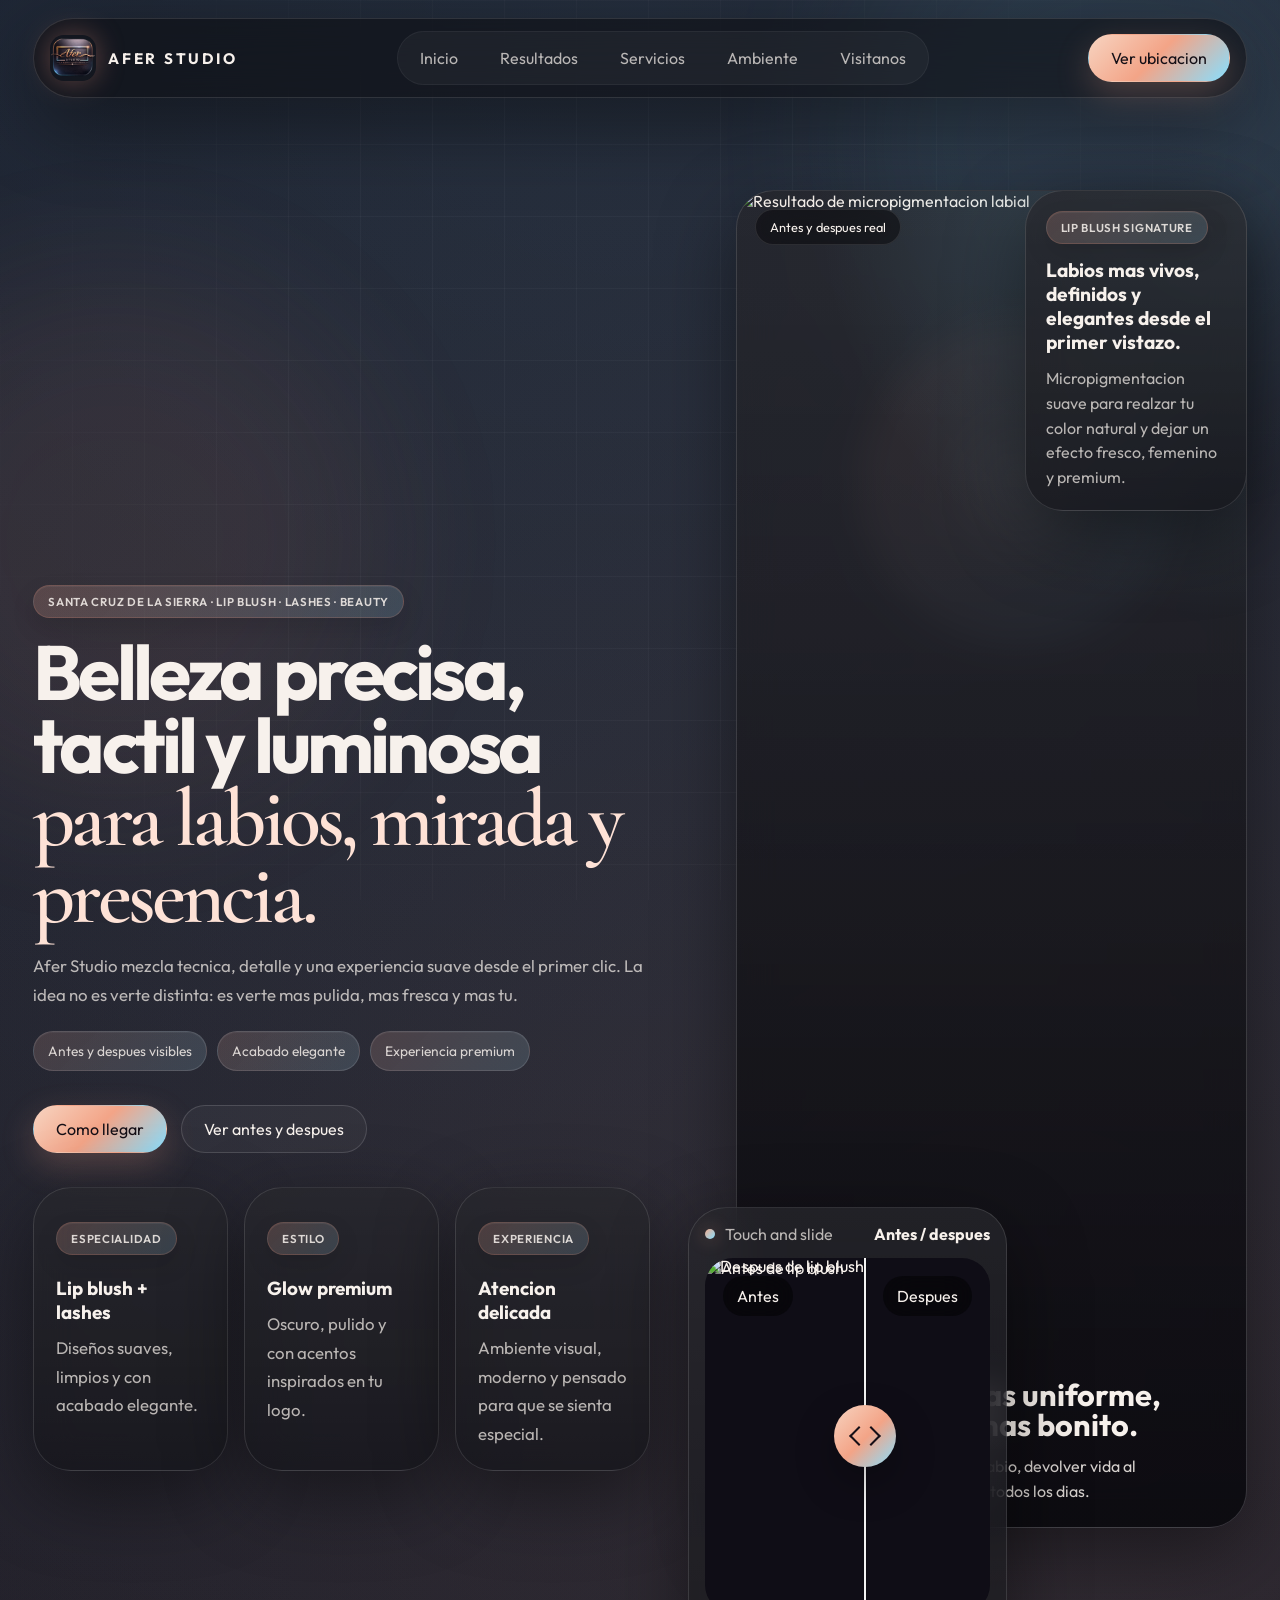
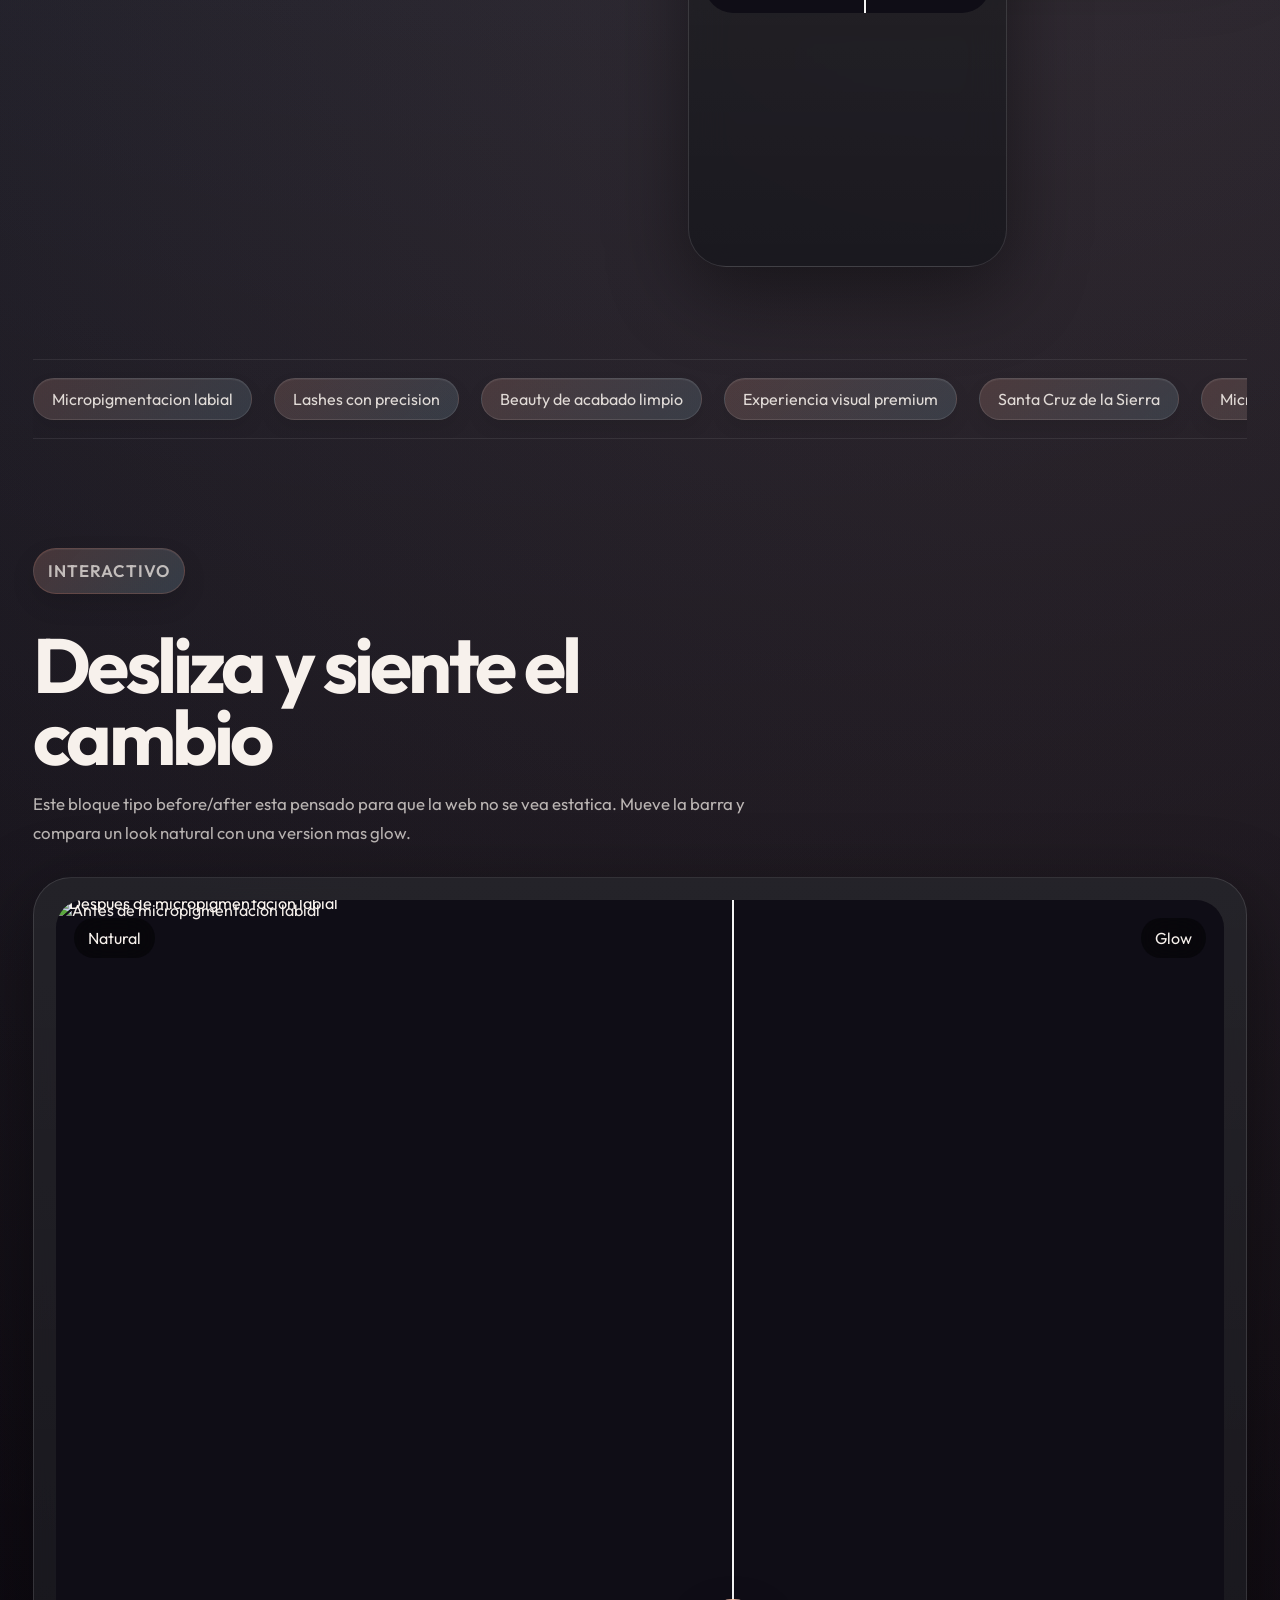
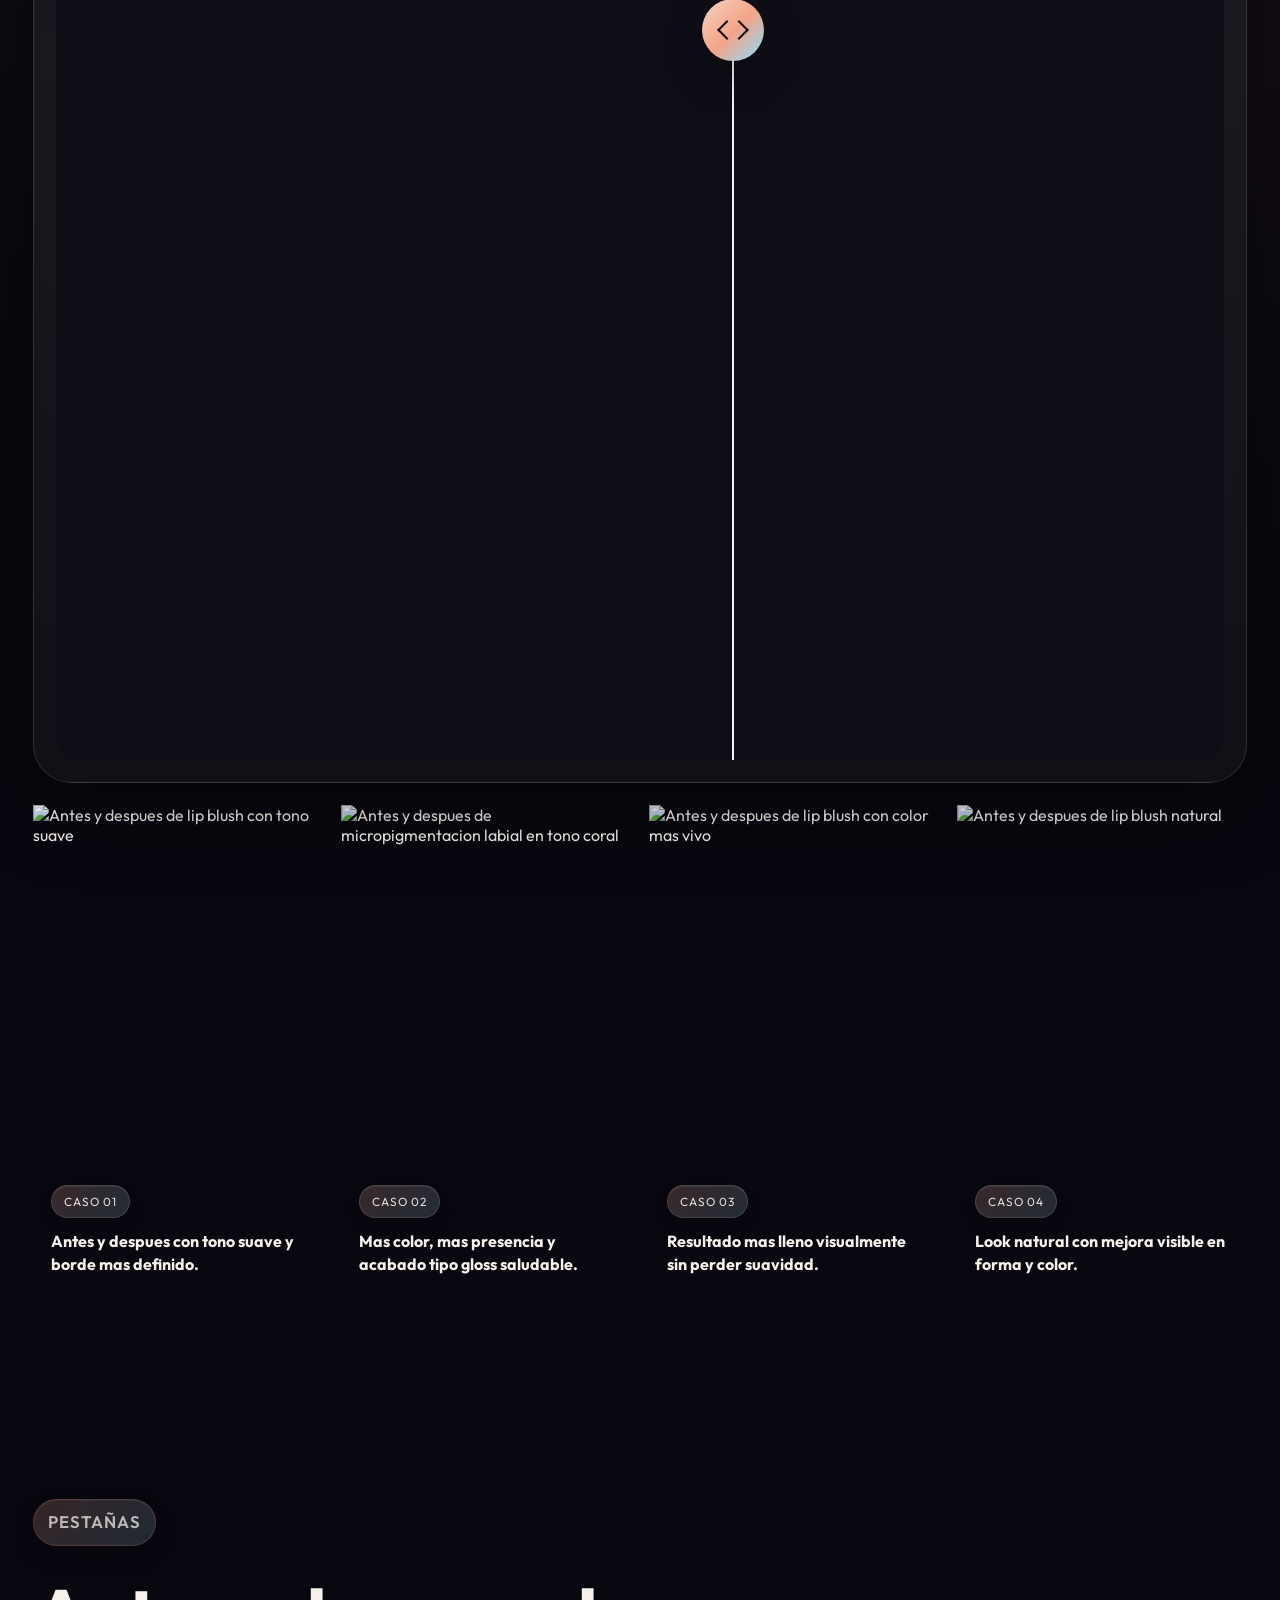
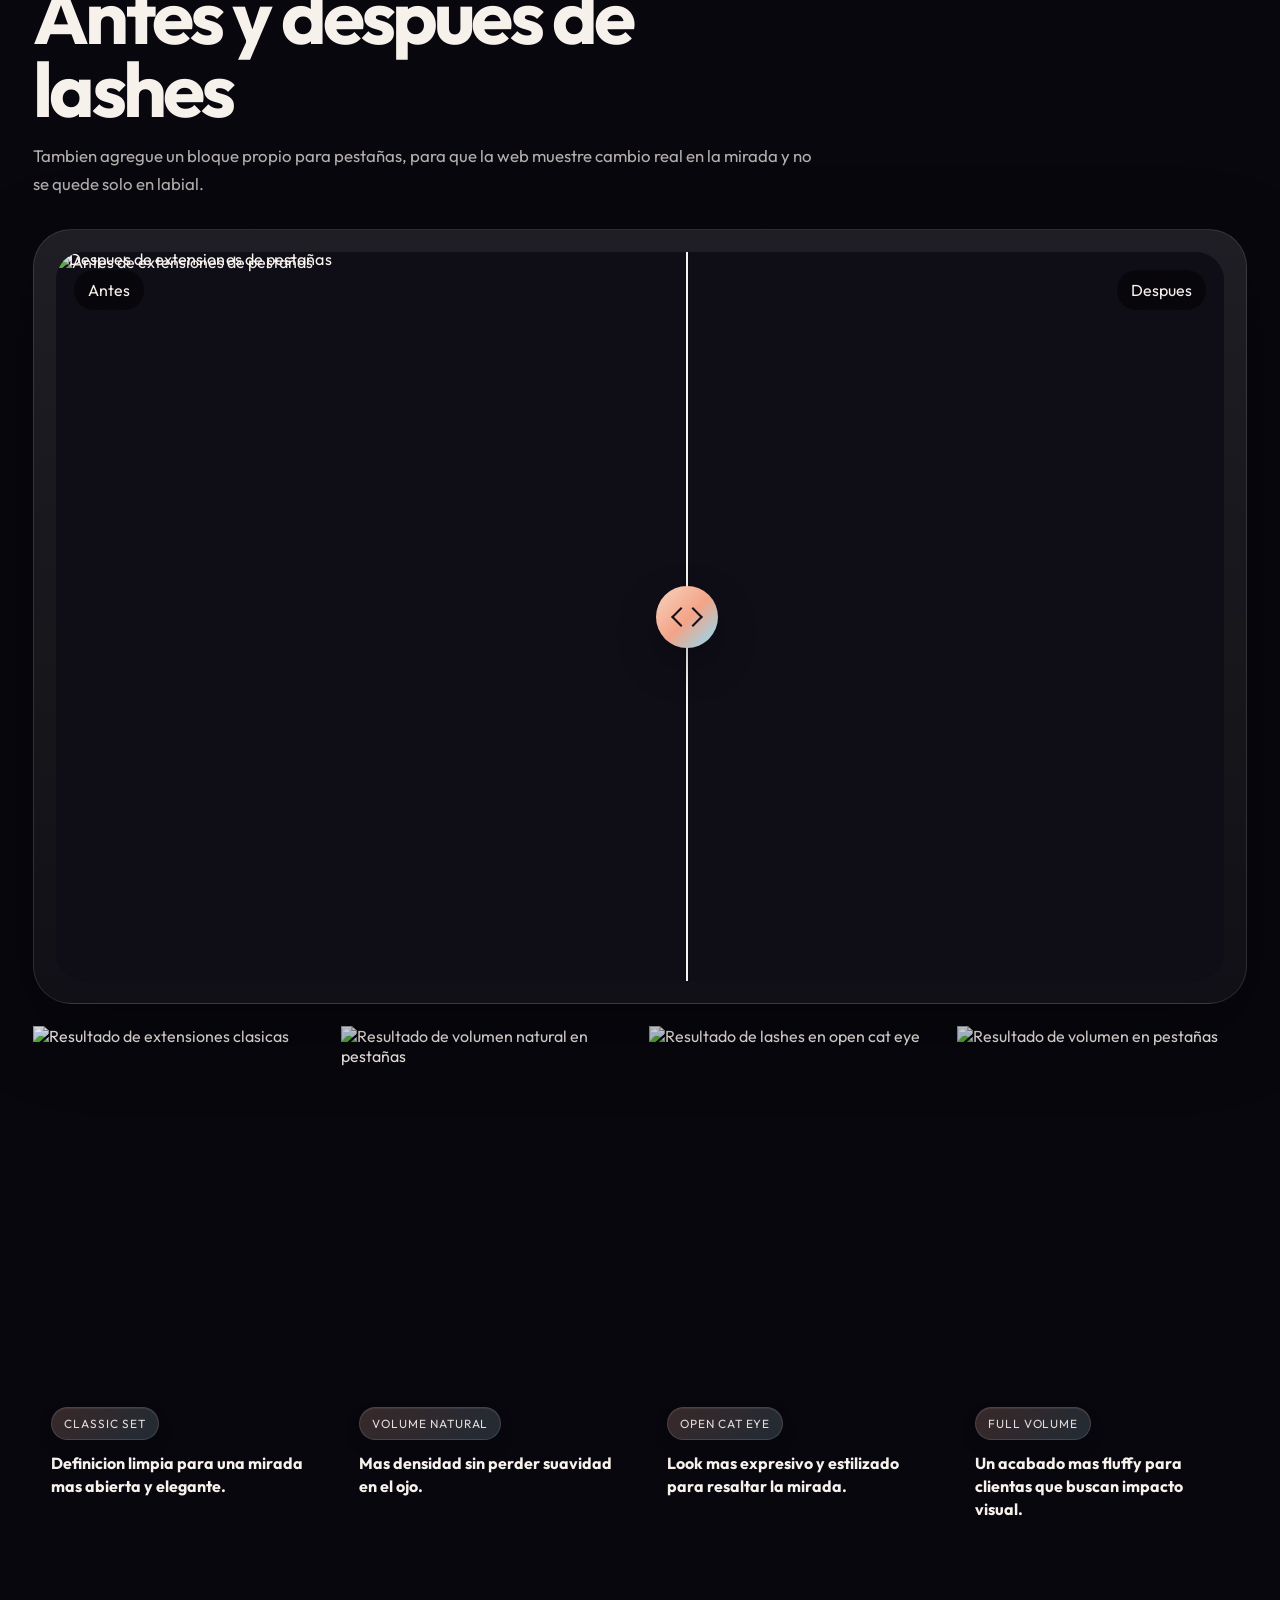
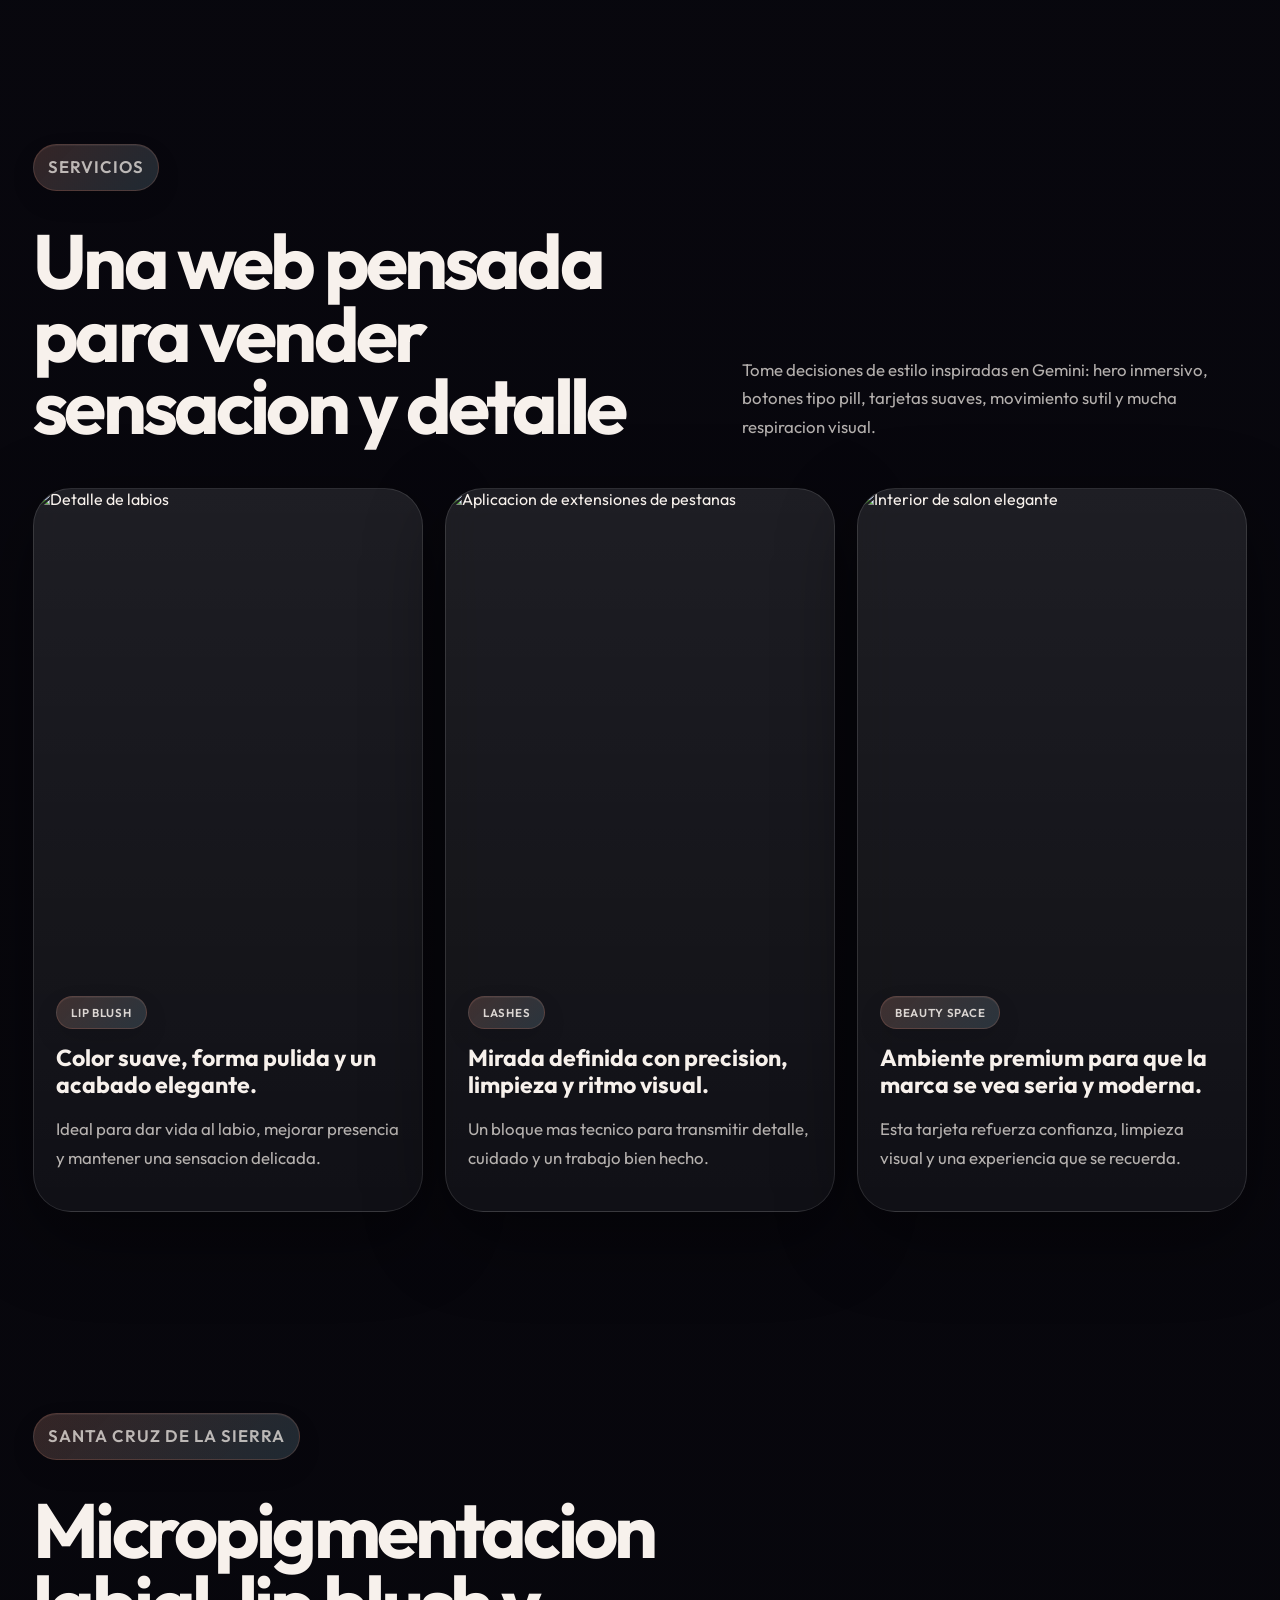
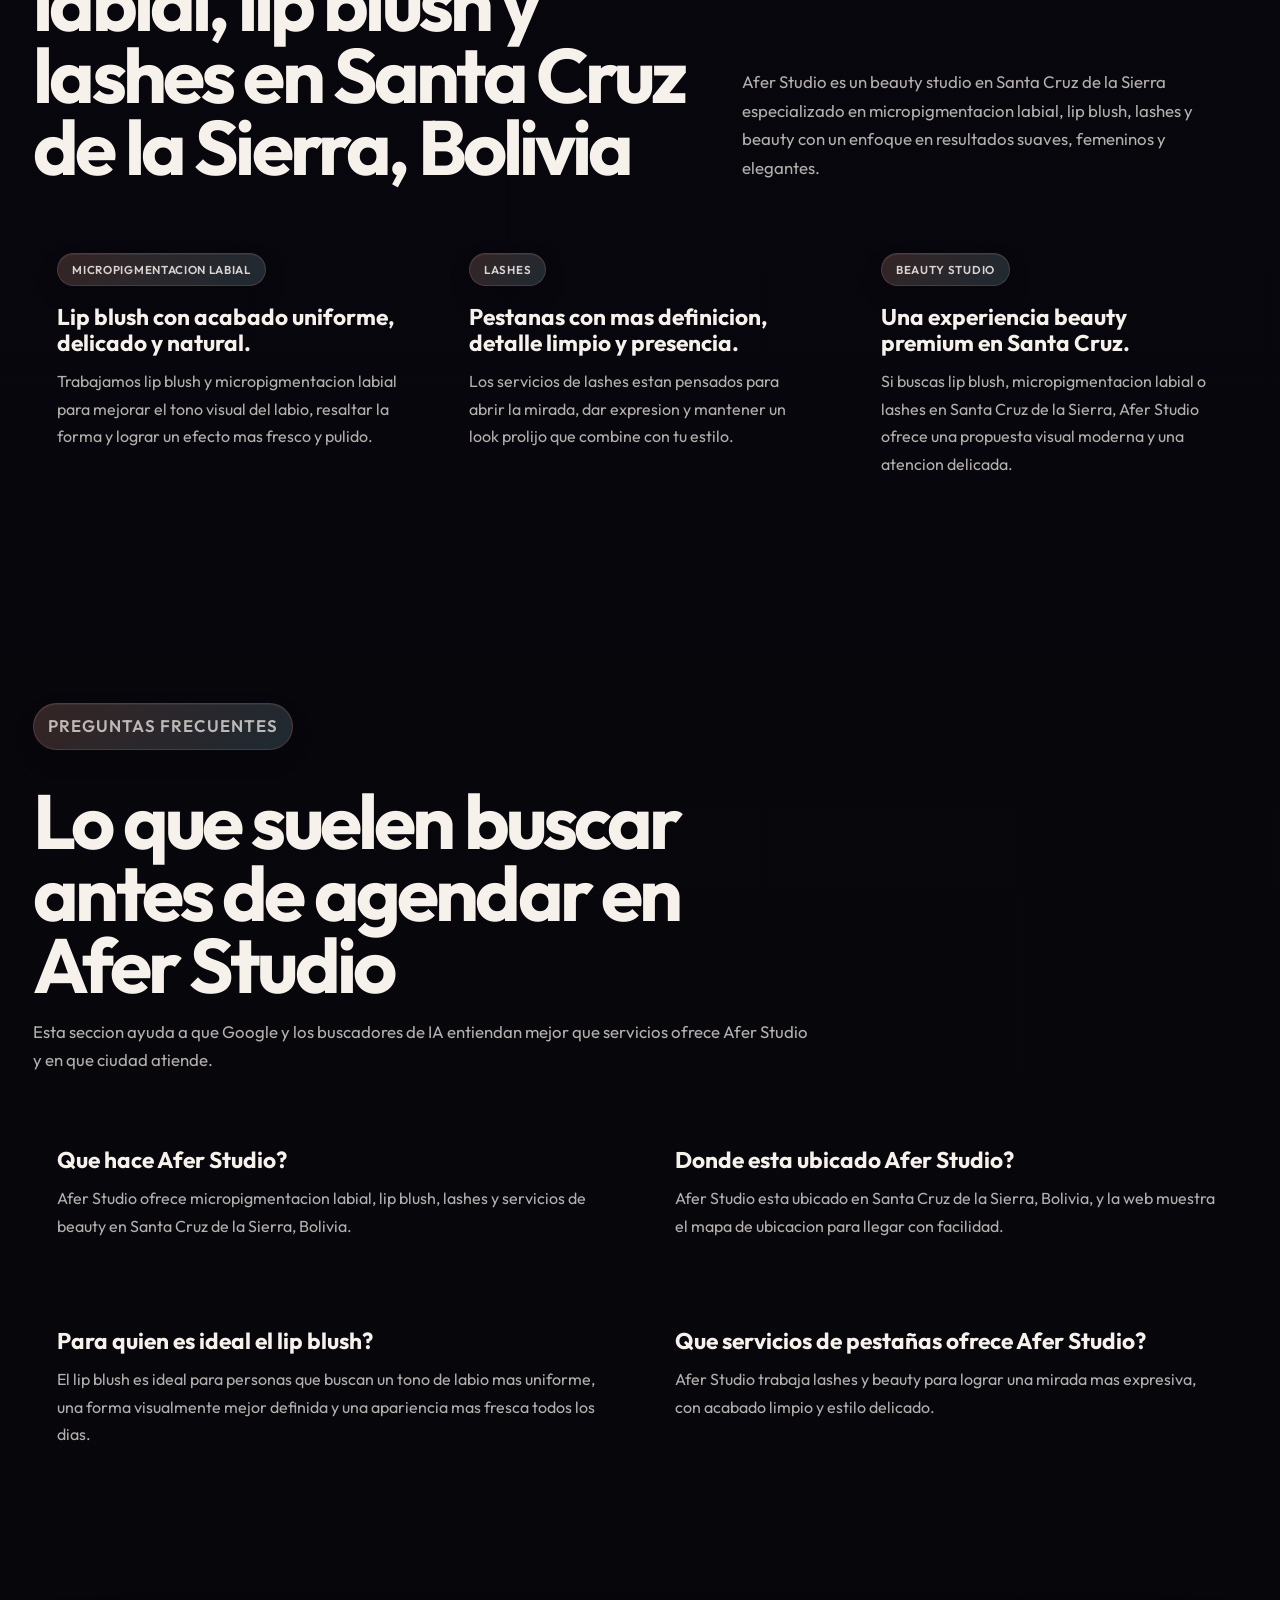
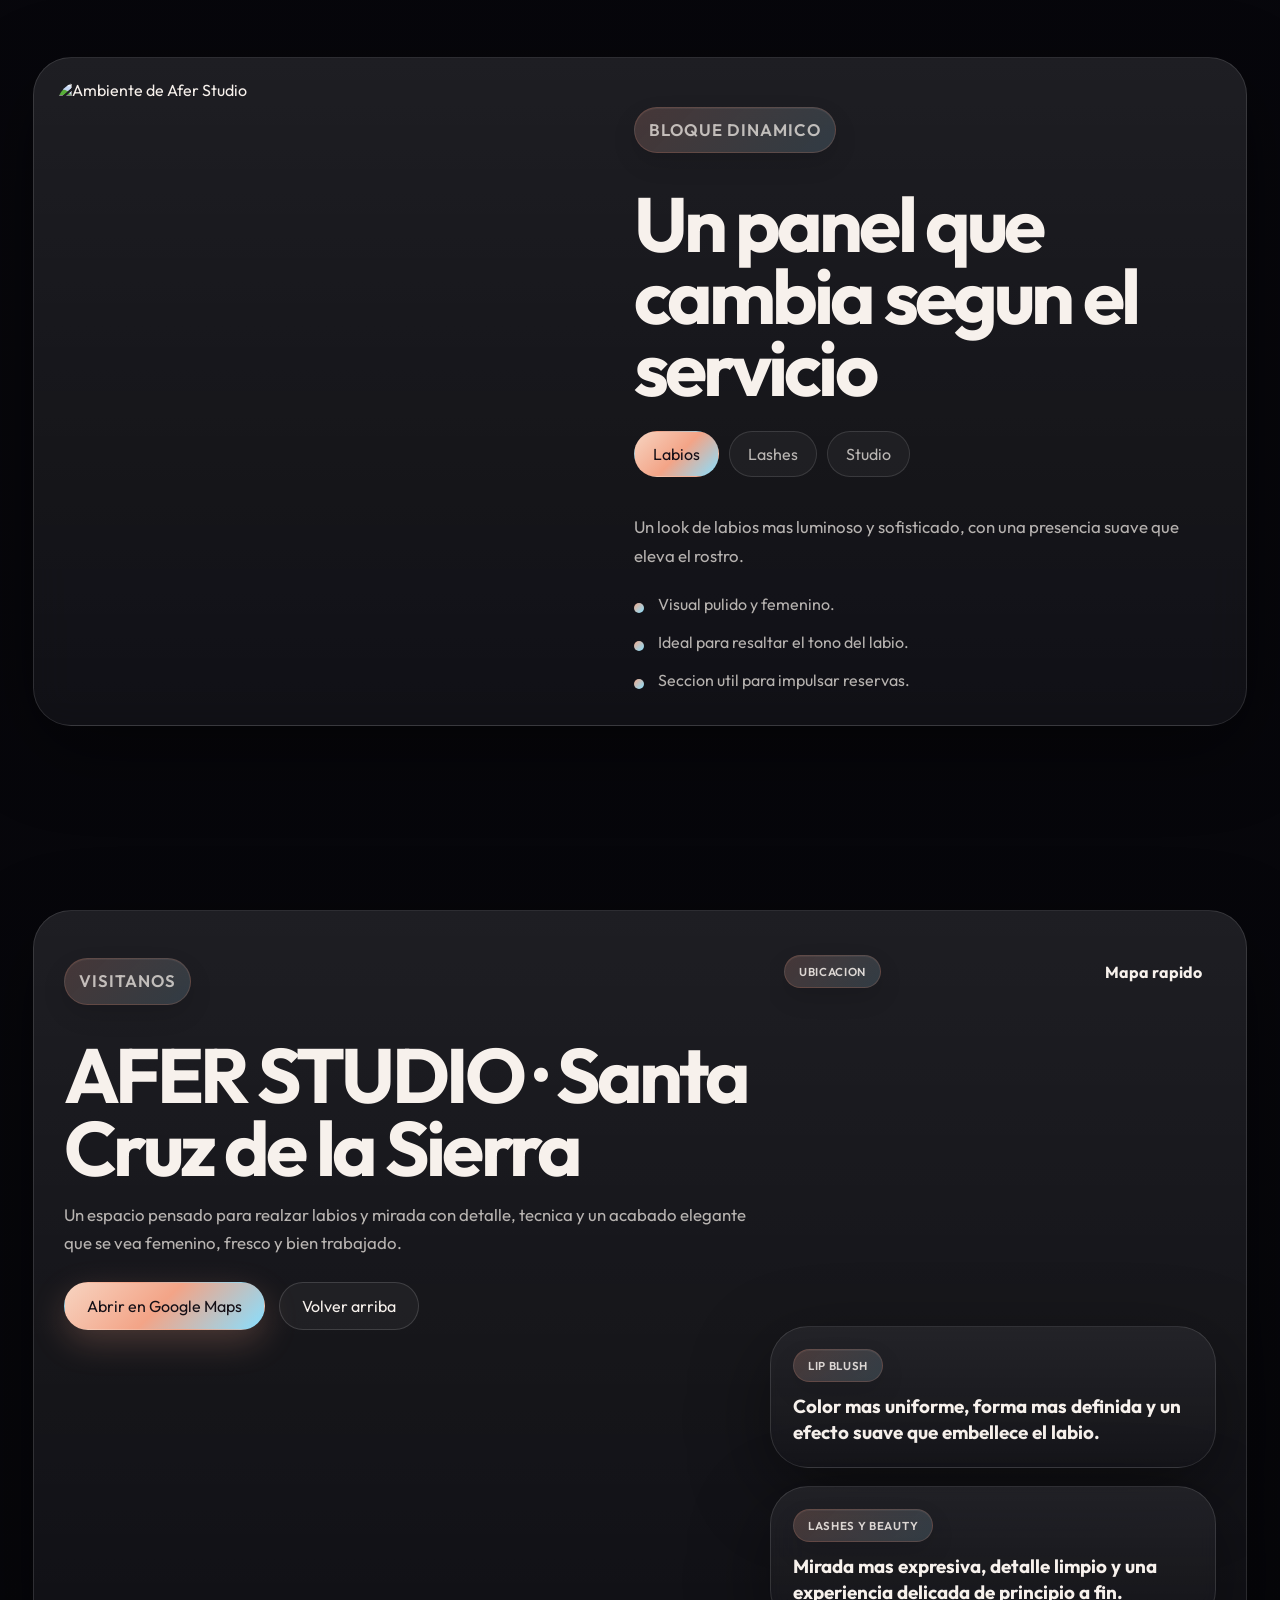
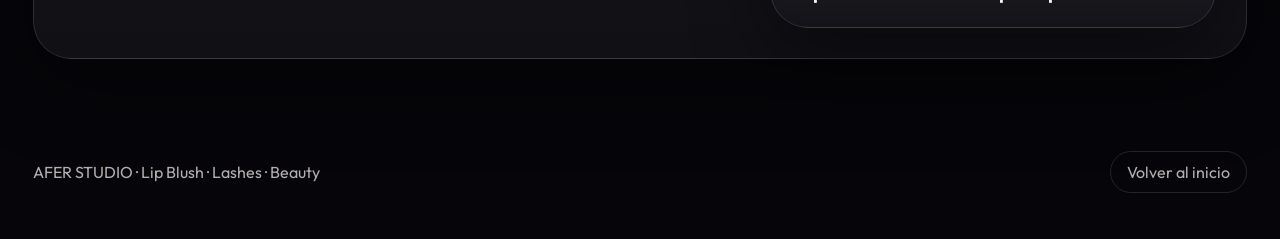
==== commit 7aa2fd85: "Improve SEO and crawler discovery" ====
--- a/index.html
+++ b/index.html
@@ -1,23 +1,38 @@
 <!doctype html>
-<html lang="es">
+<html lang="es-BO">
   <head>
     <meta charset="utf-8">
     <meta name="viewport" content="width=device-width, initial-scale=1">
-    <title>Afer Studio | Lip Blush, Lashes y Beauty en Santa Cruz</title>
+    <title>Micropigmentacion labial, lip blush y lashes en Santa Cruz de la Sierra | Afer Studio</title>
     <meta
       name="description"
-      content="Afer Studio es un espacio de lip blush, lashes y beauty en Santa Cruz de la Sierra. Descubre una experiencia moderna, delicada y visualmente inmersiva."
+      content="Afer Studio en Santa Cruz de la Sierra, Bolivia. Especialistas en micropigmentacion labial, lip blush, lashes y beauty con resultados suaves, elegantes y femeninos."
     >
-    <meta property="og:title" content="Afer Studio | Lip Blush, Lashes y Beauty">
+    <meta name="robots" content="index,follow,max-image-preview:large,max-snippet:-1,max-video-preview:-1">
+    <meta name="author" content="Afer Studio">
+    <meta name="theme-color" content="#0a0812">
+    <link rel="canonical" href="https://afer.studio/">
+    <meta property="og:title" content="Micropigmentacion labial, lip blush y lashes en Santa Cruz de la Sierra | Afer Studio">
     <meta
       property="og:description"
-      content="Micropigmentacion labial, lashes y beauty con una experiencia moderna, delicada y luminosa."
+      content="Beauty studio en Santa Cruz de la Sierra, Bolivia, especializado en lip blush, micropigmentacion labial, lashes y beauty."
     >
     <meta property="og:type" content="website">
-    <meta property="og:image" content="logo-512.png">
+    <meta property="og:locale" content="es_BO">
+    <meta property="og:site_name" content="Afer Studio">
+    <meta property="og:url" content="https://afer.studio/">
+    <meta property="og:image" content="https://afer.studio/logo-512.png">
+    <meta name="twitter:card" content="summary_large_image">
+    <meta name="twitter:title" content="Micropigmentacion labial, lip blush y lashes en Santa Cruz de la Sierra | Afer Studio">
+    <meta
+      name="twitter:description"
+      content="Beauty studio en Santa Cruz de la Sierra, Bolivia, especializado en lip blush, micropigmentacion labial, lashes y beauty."
+    >
+    <meta name="twitter:image" content="https://afer.studio/logo-512.png">
     <link rel="icon" href="favicon.ico" sizes="any">
     <link rel="icon" href="favicon-32.png" type="image/png">
     <link rel="apple-touch-icon" href="logo-512.png">
+    <link rel="manifest" href="site.webmanifest">
     <link rel="preconnect" href="https://fonts.googleapis.com">
     <link rel="preconnect" href="https://fonts.gstatic.com" crossorigin>
     <link
@@ -25,6 +40,87 @@
       rel="stylesheet"
     >
     <link rel="stylesheet" href="styles.css">
+    <script type="application/ld+json">
+      {
+        "@context": "https://schema.org",
+        "@graph": [
+          {
+            "@type": "WebSite",
+            "@id": "https://afer.studio/#website",
+            "url": "https://afer.studio/",
+            "name": "Afer Studio",
+            "inLanguage": "es-BO"
+          },
+          {
+            "@type": "WebPage",
+            "@id": "https://afer.studio/#webpage",
+            "url": "https://afer.studio/",
+            "name": "Micropigmentacion labial, lip blush y lashes en Santa Cruz de la Sierra | Afer Studio",
+            "description": "Afer Studio en Santa Cruz de la Sierra, Bolivia. Especialistas en micropigmentacion labial, lip blush, lashes y beauty con resultados suaves, elegantes y femeninos.",
+            "isPartOf": {
+              "@id": "https://afer.studio/#website"
+            },
+            "inLanguage": "es-BO"
+          },
+          {
+            "@type": "BeautySalon",
+            "@id": "https://afer.studio/#beautysalon",
+            "name": "Afer Studio",
+            "url": "https://afer.studio/",
+            "image": "https://afer.studio/logo-512.png",
+            "logo": "https://afer.studio/logo-512.png",
+            "description": "Beauty studio en Santa Cruz de la Sierra, Bolivia, especializado en micropigmentacion labial, lip blush, lashes y beauty.",
+            "priceRange": "$$",
+            "areaServed": [
+              "Santa Cruz de la Sierra",
+              "Bolivia"
+            ],
+            "hasMap": "https://www.google.com/maps/place/17%C2%B046'11.4%22S+63%C2%B011'54.9%22W/@-17.769819,-63.198587,17z/data=!3m1!4b1!4m4!3m3!8m2!3d-17.769819!4d-63.198587?entry=ttu&g_ep=EgoyMDI2MDQxNS4wIKXMDSoASAFQAw%3D%3D",
+            "geo": {
+              "@type": "GeoCoordinates",
+              "latitude": -17.769819,
+              "longitude": -63.198587
+            },
+            "address": {
+              "@type": "PostalAddress",
+              "addressLocality": "Santa Cruz de la Sierra",
+              "addressRegion": "Santa Cruz",
+              "addressCountry": "BO"
+            },
+            "makesOffer": {
+              "@type": "OfferCatalog",
+              "name": "Servicios de Afer Studio",
+              "itemListElement": [
+                {
+                  "@type": "Offer",
+                  "itemOffered": {
+                    "@type": "Service",
+                    "name": "Micropigmentacion labial",
+                    "serviceType": "Lip blush"
+                  }
+                },
+                {
+                  "@type": "Offer",
+                  "itemOffered": {
+                    "@type": "Service",
+                    "name": "Lashes",
+                    "serviceType": "Extensiones y diseno de pestañas"
+                  }
+                },
+                {
+                  "@type": "Offer",
+                  "itemOffered": {
+                    "@type": "Service",
+                    "name": "Beauty",
+                    "serviceType": "Servicios de belleza"
+                  }
+                }
+              ]
+            }
+          }
+        ]
+      }
+    </script>
   </head>
   <body>
     <div class="site-glow site-glow-a"></div>
@@ -433,6 +529,94 @@
         </div>
       </section>
 
+      <section class="section local-seo-section" id="servicios-locales">
+        <div class="section-heading split">
+          <div>
+            <p class="section-kicker">Santa Cruz de la Sierra</p>
+            <h2>Micropigmentacion labial, lip blush y lashes en Santa Cruz de la Sierra, Bolivia</h2>
+          </div>
+          <p>
+            Afer Studio es un beauty studio en Santa Cruz de la Sierra especializado en
+            micropigmentacion labial, lip blush, lashes y beauty con un enfoque en resultados suaves,
+            femeninos y elegantes.
+          </p>
+        </div>
+
+        <div class="local-grid">
+          <article class="local-card tilt-card">
+            <div class="service-tag">Micropigmentacion labial</div>
+            <h3>Lip blush con acabado uniforme, delicado y natural.</h3>
+            <p>
+              Trabajamos lip blush y micropigmentacion labial para mejorar el tono visual del labio,
+              resaltar la forma y lograr un efecto mas fresco y pulido.
+            </p>
+          </article>
+
+          <article class="local-card tilt-card">
+            <div class="service-tag">Lashes</div>
+            <h3>Pestanas con mas definicion, detalle limpio y presencia.</h3>
+            <p>
+              Los servicios de lashes estan pensados para abrir la mirada, dar expresion y mantener un
+              look prolijo que combine con tu estilo.
+            </p>
+          </article>
+
+          <article class="local-card tilt-card">
+            <div class="service-tag">Beauty studio</div>
+            <h3>Una experiencia beauty premium en Santa Cruz.</h3>
+            <p>
+              Si buscas lip blush, micropigmentacion labial o lashes en Santa Cruz de la Sierra,
+              Afer Studio ofrece una propuesta visual moderna y una atencion delicada.
+            </p>
+          </article>
+        </div>
+      </section>
+
+      <section class="section faq-section" id="faq">
+        <div class="section-heading">
+          <p class="section-kicker">Preguntas frecuentes</p>
+          <h2>Lo que suelen buscar antes de agendar en Afer Studio</h2>
+          <p>
+            Esta seccion ayuda a que Google y los buscadores de IA entiendan mejor que servicios
+            ofrece Afer Studio y en que ciudad atiende.
+          </p>
+        </div>
+
+        <div class="faq-grid">
+          <article class="faq-card tilt-card">
+            <h3>Que hace Afer Studio?</h3>
+            <p>
+              Afer Studio ofrece micropigmentacion labial, lip blush, lashes y servicios de beauty
+              en Santa Cruz de la Sierra, Bolivia.
+            </p>
+          </article>
+
+          <article class="faq-card tilt-card">
+            <h3>Donde esta ubicado Afer Studio?</h3>
+            <p>
+              Afer Studio esta ubicado en Santa Cruz de la Sierra, Bolivia, y la web muestra el mapa
+              de ubicacion para llegar con facilidad.
+            </p>
+          </article>
+
+          <article class="faq-card tilt-card">
+            <h3>Para quien es ideal el lip blush?</h3>
+            <p>
+              El lip blush es ideal para personas que buscan un tono de labio mas uniforme, una forma
+              visualmente mejor definida y una apariencia mas fresca todos los dias.
+            </p>
+          </article>
+
+          <article class="faq-card tilt-card">
+            <h3>Que servicios de pestañas ofrece Afer Studio?</h3>
+            <p>
+              Afer Studio trabaja lashes y beauty para lograr una mirada mas expresiva, con acabado
+              limpio y estilo delicado.
+            </p>
+          </article>
+        </div>
+      </section>
+
       <section class="section experience-section" id="ambiente">
         <div class="experience-panel tilt-card">
           <div class="experience-media">
@@ -472,8 +656,8 @@
             <p class="section-kicker">Visitanos</p>
             <h2>AFER STUDIO · Santa Cruz de la Sierra</h2>
             <p>
-              Tu enlace de Google Maps ya esta integrado en la web para que la clienta pueda ubicarte
-              rapido desde el hero y desde este cierre.
+              Un espacio pensado para realzar labios y mirada con detalle, tecnica y un acabado
+              elegante que se vea femenino, fresco y bien trabajado.
             </p>
             <div class="visit-actions">
               <a
@@ -505,12 +689,12 @@
             </div>
 
             <div class="visit-mini-card">
-              <span class="visit-label">Sensacion de marca</span>
-              <strong>Oscuro elegante + cobre suave + brillo frio.</strong>
+              <span class="visit-label">Lip blush</span>
+              <strong>Color mas uniforme, forma mas definida y un efecto suave que embellece el labio.</strong>
             </div>
             <div class="visit-mini-card">
-              <span class="visit-label">Listo para editar</span>
-              <strong>Puedes cambiar textos, fotos, WhatsApp o redes cuando quieras.</strong>
+              <span class="visit-label">Lashes y beauty</span>
+              <strong>Mirada mas expresiva, detalle limpio y una experiencia delicada de principio a fin.</strong>
             </div>
           </div>
         </div>
--- a/styles.css
+++ b/styles.css
@@ -14,7 +14,8 @@
   --radius-xl: 38px;
   --radius-lg: 28px;
   --radius-md: 20px;
-  --max-width: 1220px;
+  --max-width: 1680px;
+  --shell-space: clamp(16px, 2.6vw, 34px);
 }
 
 * {
@@ -91,7 +92,7 @@
 .section,
 .site-footer,
 .ticker {
-  width: min(calc(100% - 32px), var(--max-width));
+  width: min(calc(100% - (var(--shell-space) * 2)), var(--max-width));
   margin-inline: auto;
 }
 
@@ -263,9 +264,14 @@
   width: fit-content;
   padding: 8px 14px;
   border-radius: 999px;
-  border: 1px solid rgba(255, 255, 255, 0.12);
-  background: rgba(255, 255, 255, 0.04);
-  color: var(--muted);
+  border: 1px solid rgba(244, 151, 125, 0.18);
+  background:
+    linear-gradient(135deg, rgba(244, 151, 125, 0.16), rgba(139, 223, 255, 0.12)),
+    rgba(255, 255, 255, 0.04);
+  color: rgba(247, 241, 236, 0.86);
+  box-shadow:
+    inset 0 1px 0 rgba(255, 255, 255, 0.05),
+    0 10px 24px rgba(0, 0, 0, 0.12);
   letter-spacing: 0.06em;
   text-transform: uppercase;
   font-size: 0.72rem;
@@ -318,9 +324,12 @@
 .hero-proof span {
   padding: 10px 14px;
   border-radius: 999px;
-  background: rgba(255, 255, 255, 0.05);
-  border: 1px solid rgba(255, 255, 255, 0.1);
-  color: var(--muted);
+  background:
+    linear-gradient(135deg, rgba(244, 151, 125, 0.12), rgba(139, 223, 255, 0.1)),
+    rgba(255, 255, 255, 0.05);
+  border: 1px solid rgba(255, 255, 255, 0.12);
+  color: rgba(247, 241, 236, 0.84);
+  box-shadow: inset 0 1px 0 rgba(255, 255, 255, 0.04);
   font-size: 0.86rem;
 }
 
@@ -555,9 +564,14 @@
 .ticker-track span {
   padding: 10px 18px;
   border-radius: 999px;
-  background: rgba(255, 255, 255, 0.04);
-  color: var(--muted);
-  border: 1px solid rgba(255, 255, 255, 0.08);
+  background:
+    linear-gradient(135deg, rgba(244, 151, 125, 0.14), rgba(139, 223, 255, 0.1)),
+    rgba(255, 255, 255, 0.04);
+  color: rgba(247, 241, 236, 0.88);
+  border: 1px solid rgba(255, 255, 255, 0.11);
+  box-shadow:
+    inset 0 1px 0 rgba(255, 255, 255, 0.05),
+    0 8px 18px rgba(0, 0, 0, 0.08);
 }
 
 .section-heading {
@@ -726,9 +740,14 @@
   display: inline-flex;
   padding: 8px 12px;
   border-radius: 999px;
-  background: rgba(255, 255, 255, 0.05);
-  color: var(--muted);
-  border: 1px solid rgba(255, 255, 255, 0.08);
+  background:
+    linear-gradient(135deg, rgba(244, 151, 125, 0.16), rgba(139, 223, 255, 0.12)),
+    rgba(255, 255, 255, 0.05);
+  color: rgba(247, 241, 236, 0.9);
+  border: 1px solid rgba(255, 255, 255, 0.12);
+  box-shadow:
+    inset 0 1px 0 rgba(255, 255, 255, 0.06),
+    0 8px 16px rgba(0, 0, 0, 0.1);
   font-size: 0.74rem;
   letter-spacing: 0.08em;
   text-transform: uppercase;
@@ -742,6 +761,36 @@
 
 .service-card {
   overflow: hidden;
+}
+
+.local-grid,
+.faq-grid {
+  display: grid;
+  grid-template-columns: repeat(3, minmax(0, 1fr));
+  gap: 22px;
+}
+
+.faq-grid {
+  grid-template-columns: repeat(2, minmax(0, 1fr));
+}
+
+.local-card,
+.faq-card {
+  padding: 24px;
+}
+
+.local-card h3,
+.faq-card h3 {
+  margin: 18px 0 12px;
+  font-size: 1.42rem;
+  line-height: 1.15;
+}
+
+.local-card p,
+.faq-card p {
+  margin: 0;
+  color: var(--muted);
+  line-height: 1.72;
 }
 
 .service-card img {
@@ -959,6 +1008,8 @@
   }
 
   .service-grid,
+  .local-grid,
+  .faq-grid,
   .hero-stats,
   .results-rail {
     grid-template-columns: repeat(2, minmax(0, 1fr));
@@ -1032,6 +1083,8 @@
 
   .hero-stats,
   .service-grid,
+  .local-grid,
+  .faq-grid,
   .results-rail {
     grid-template-columns: 1fr;
   }
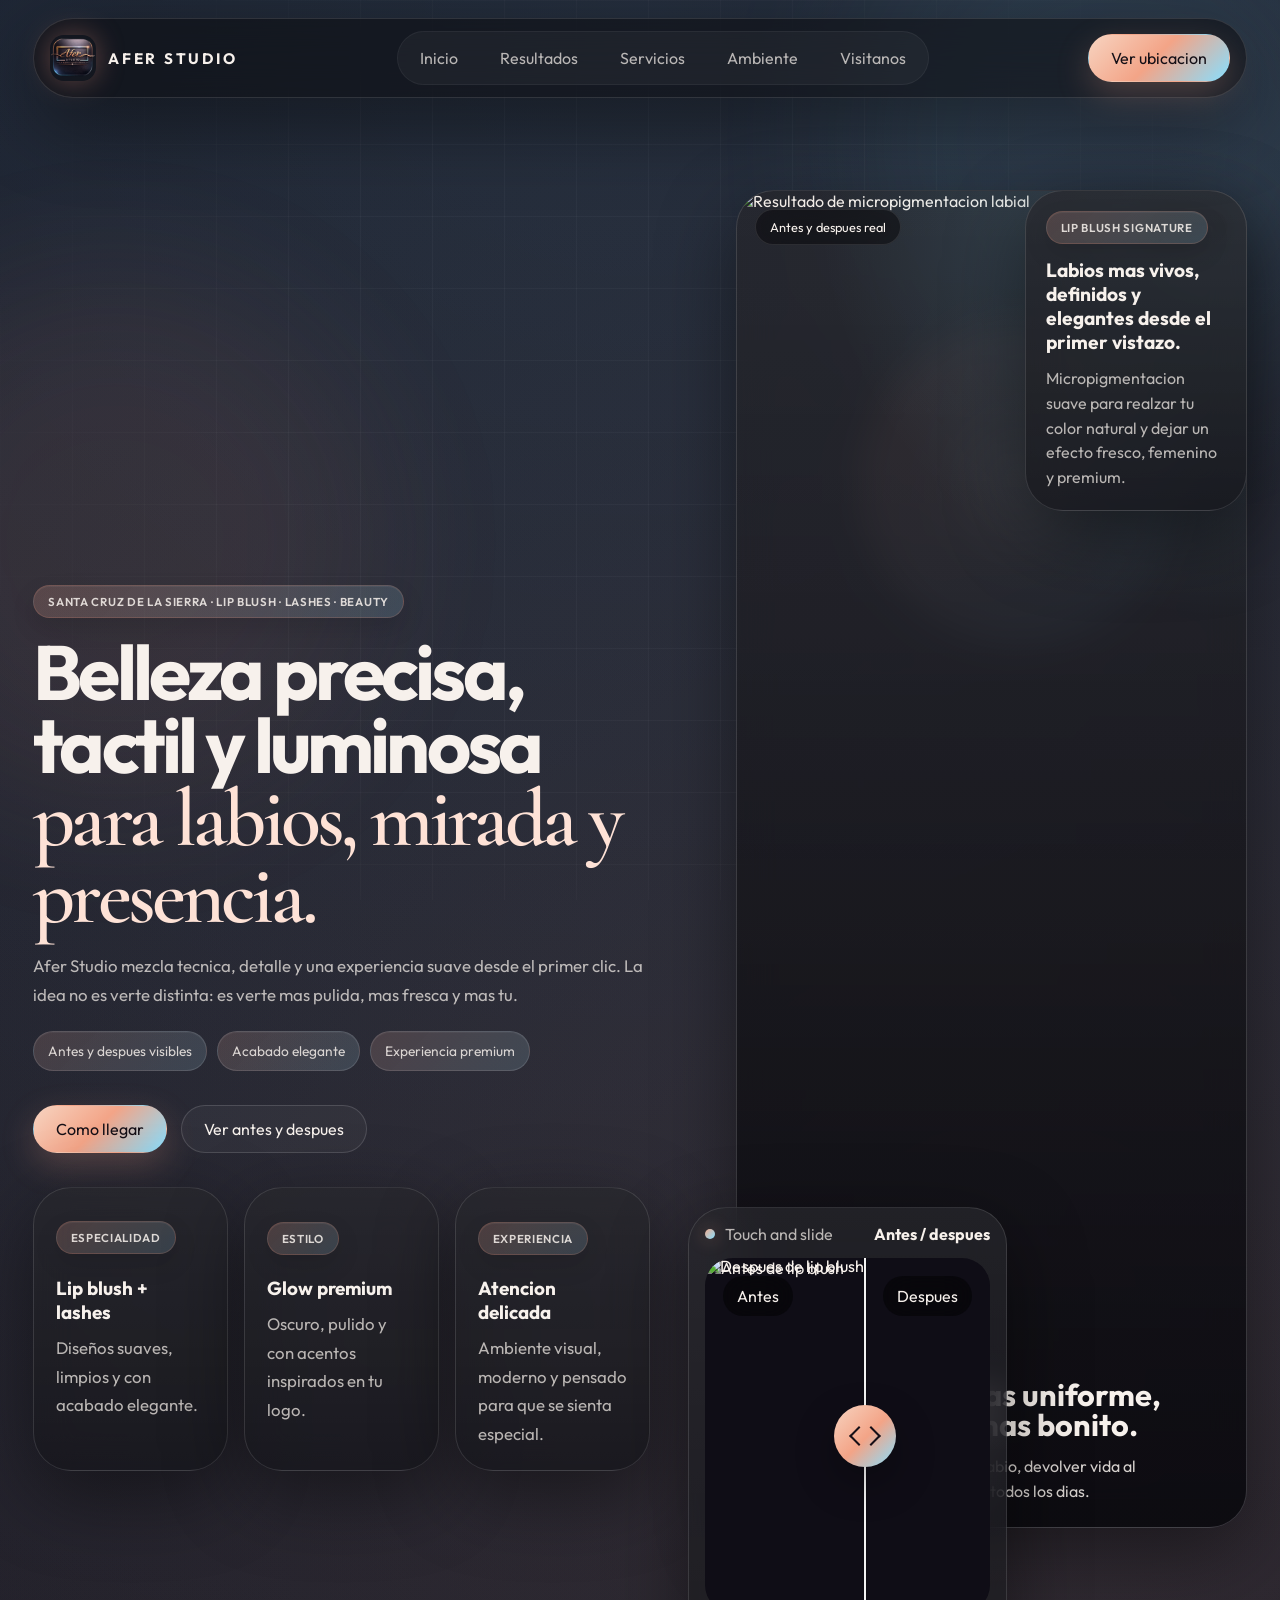
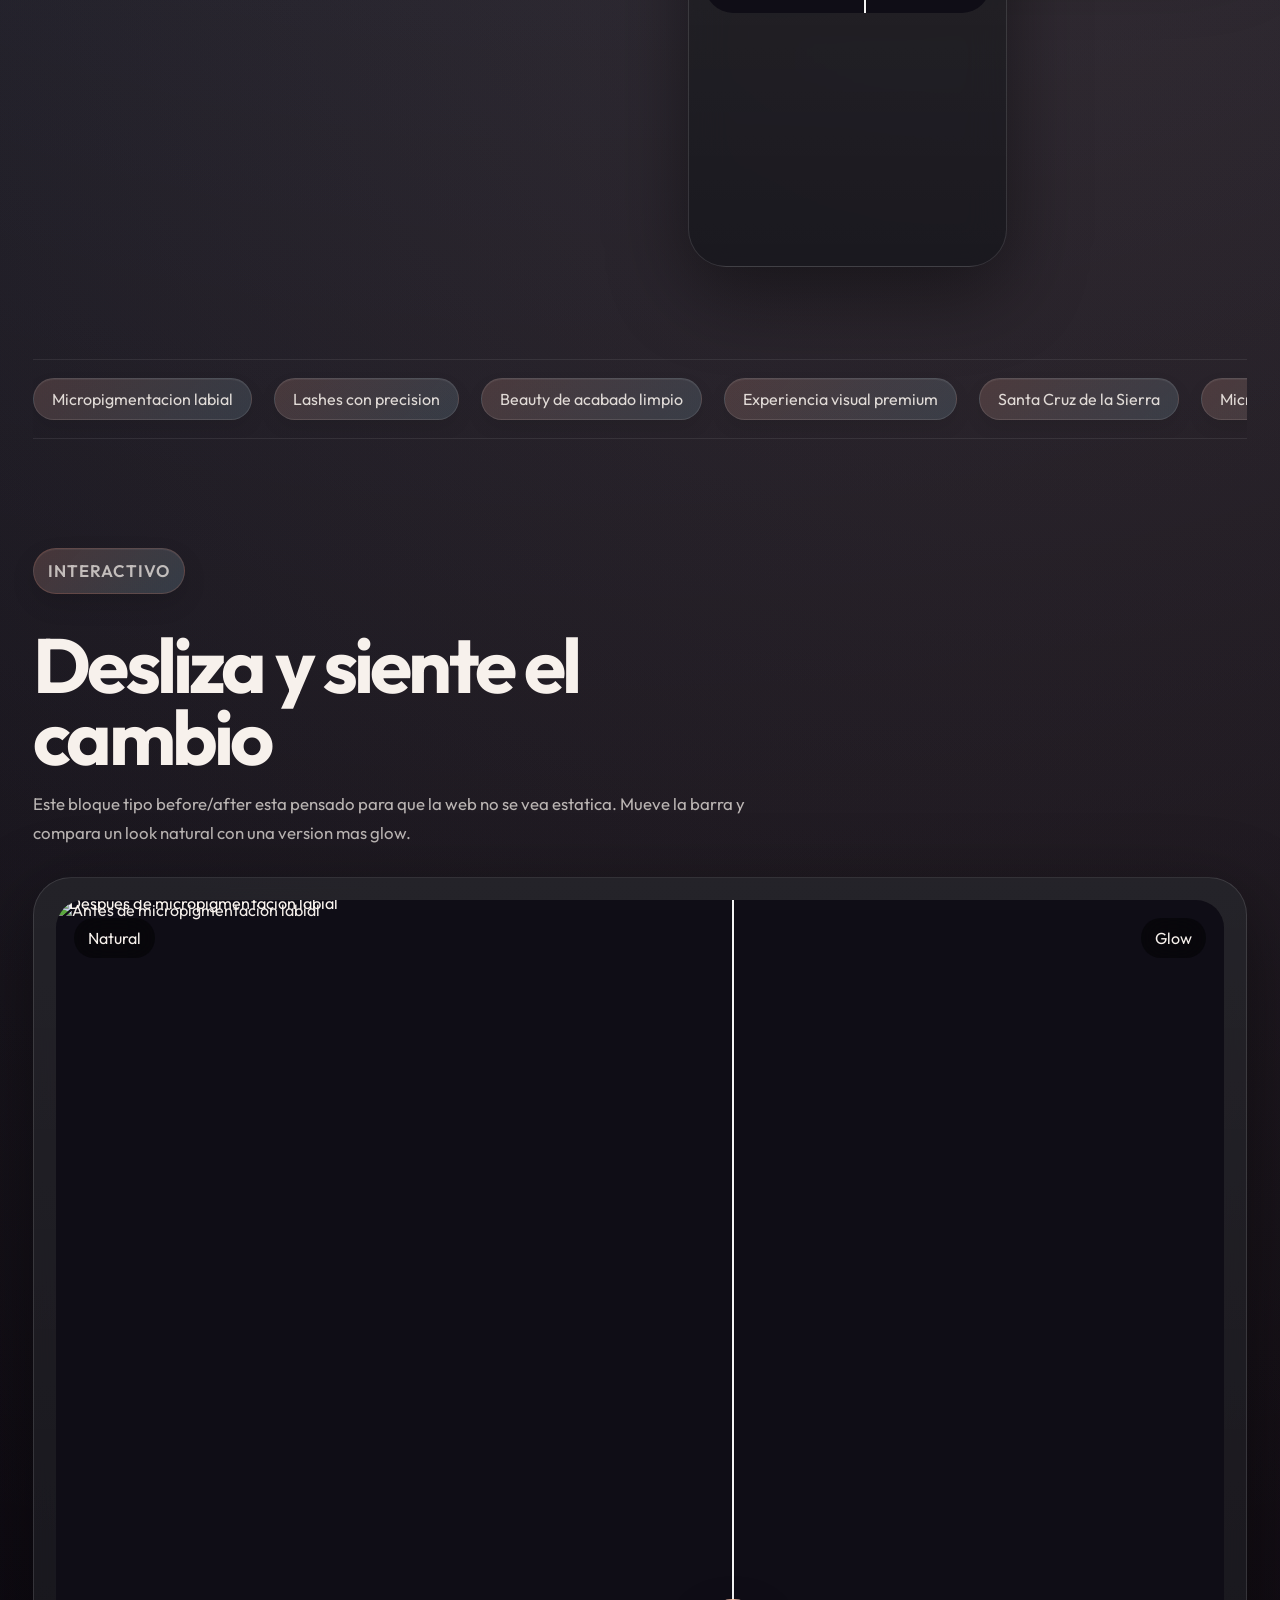
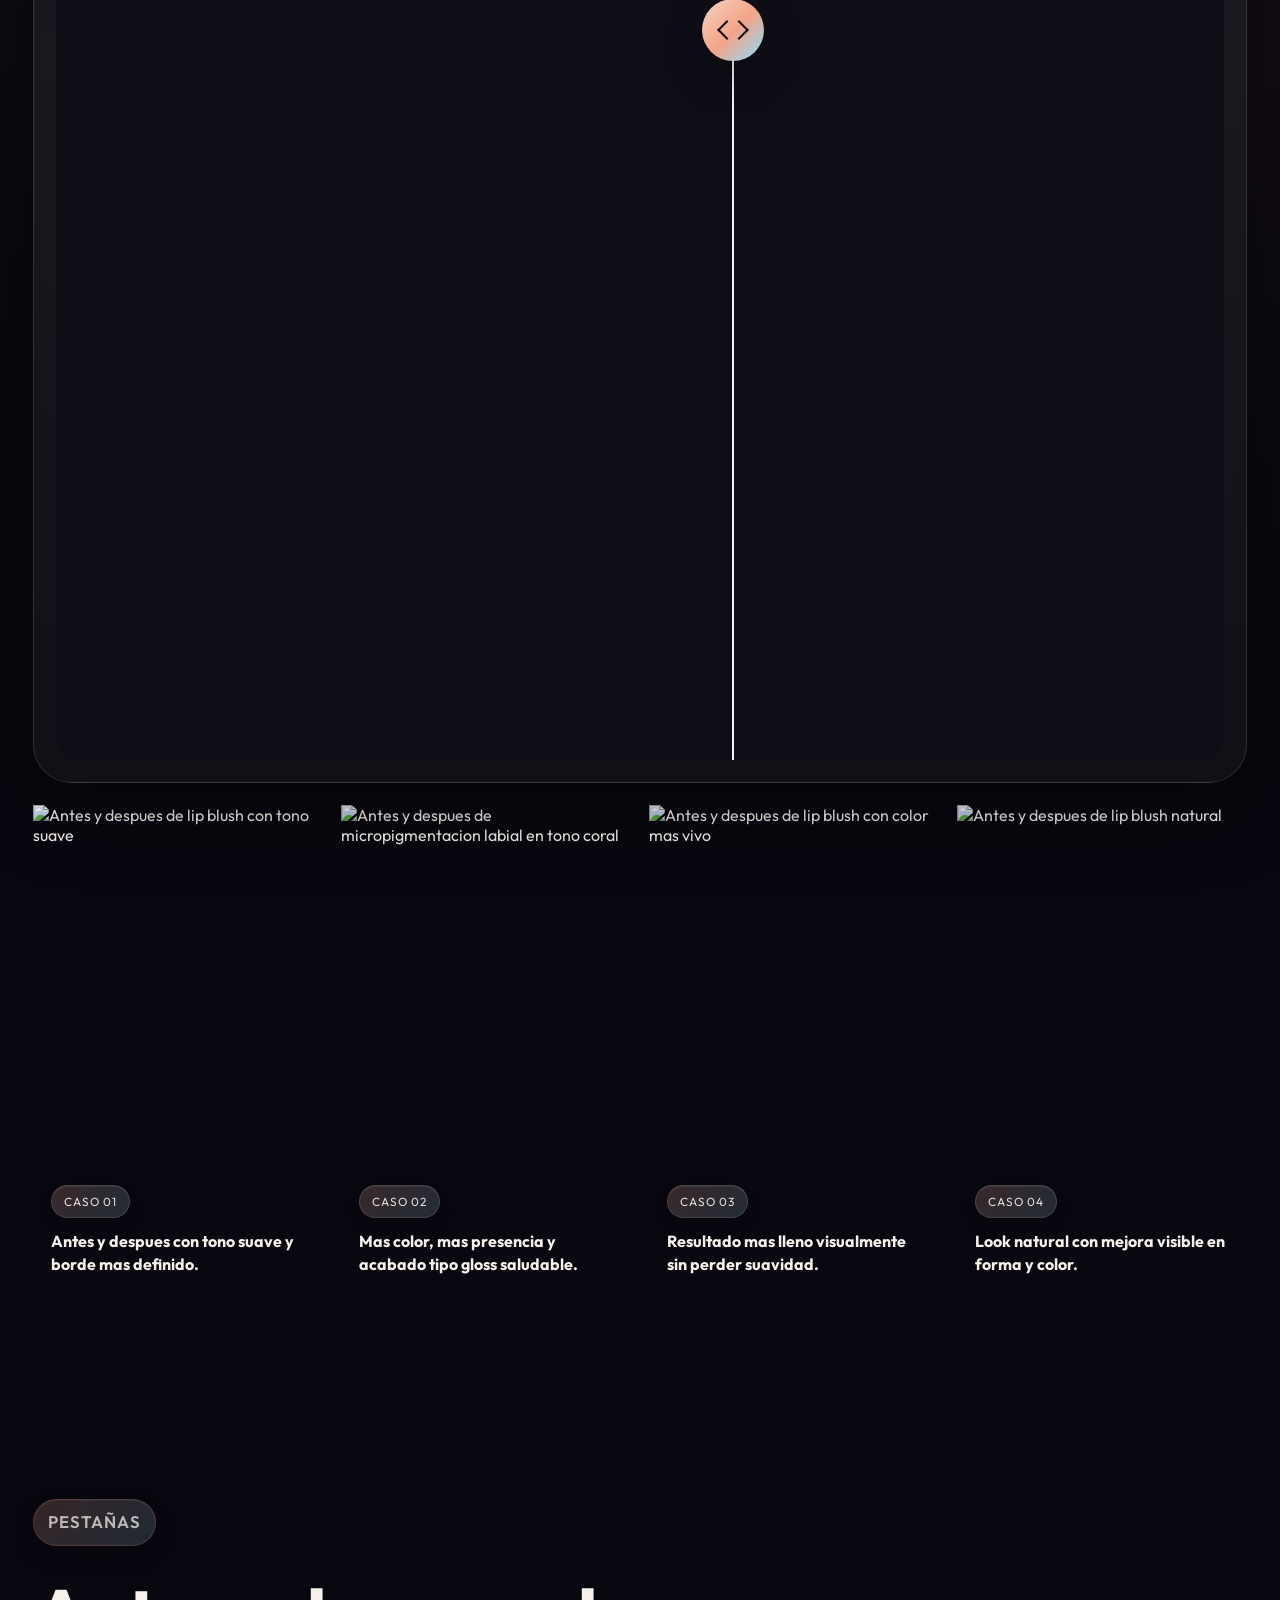
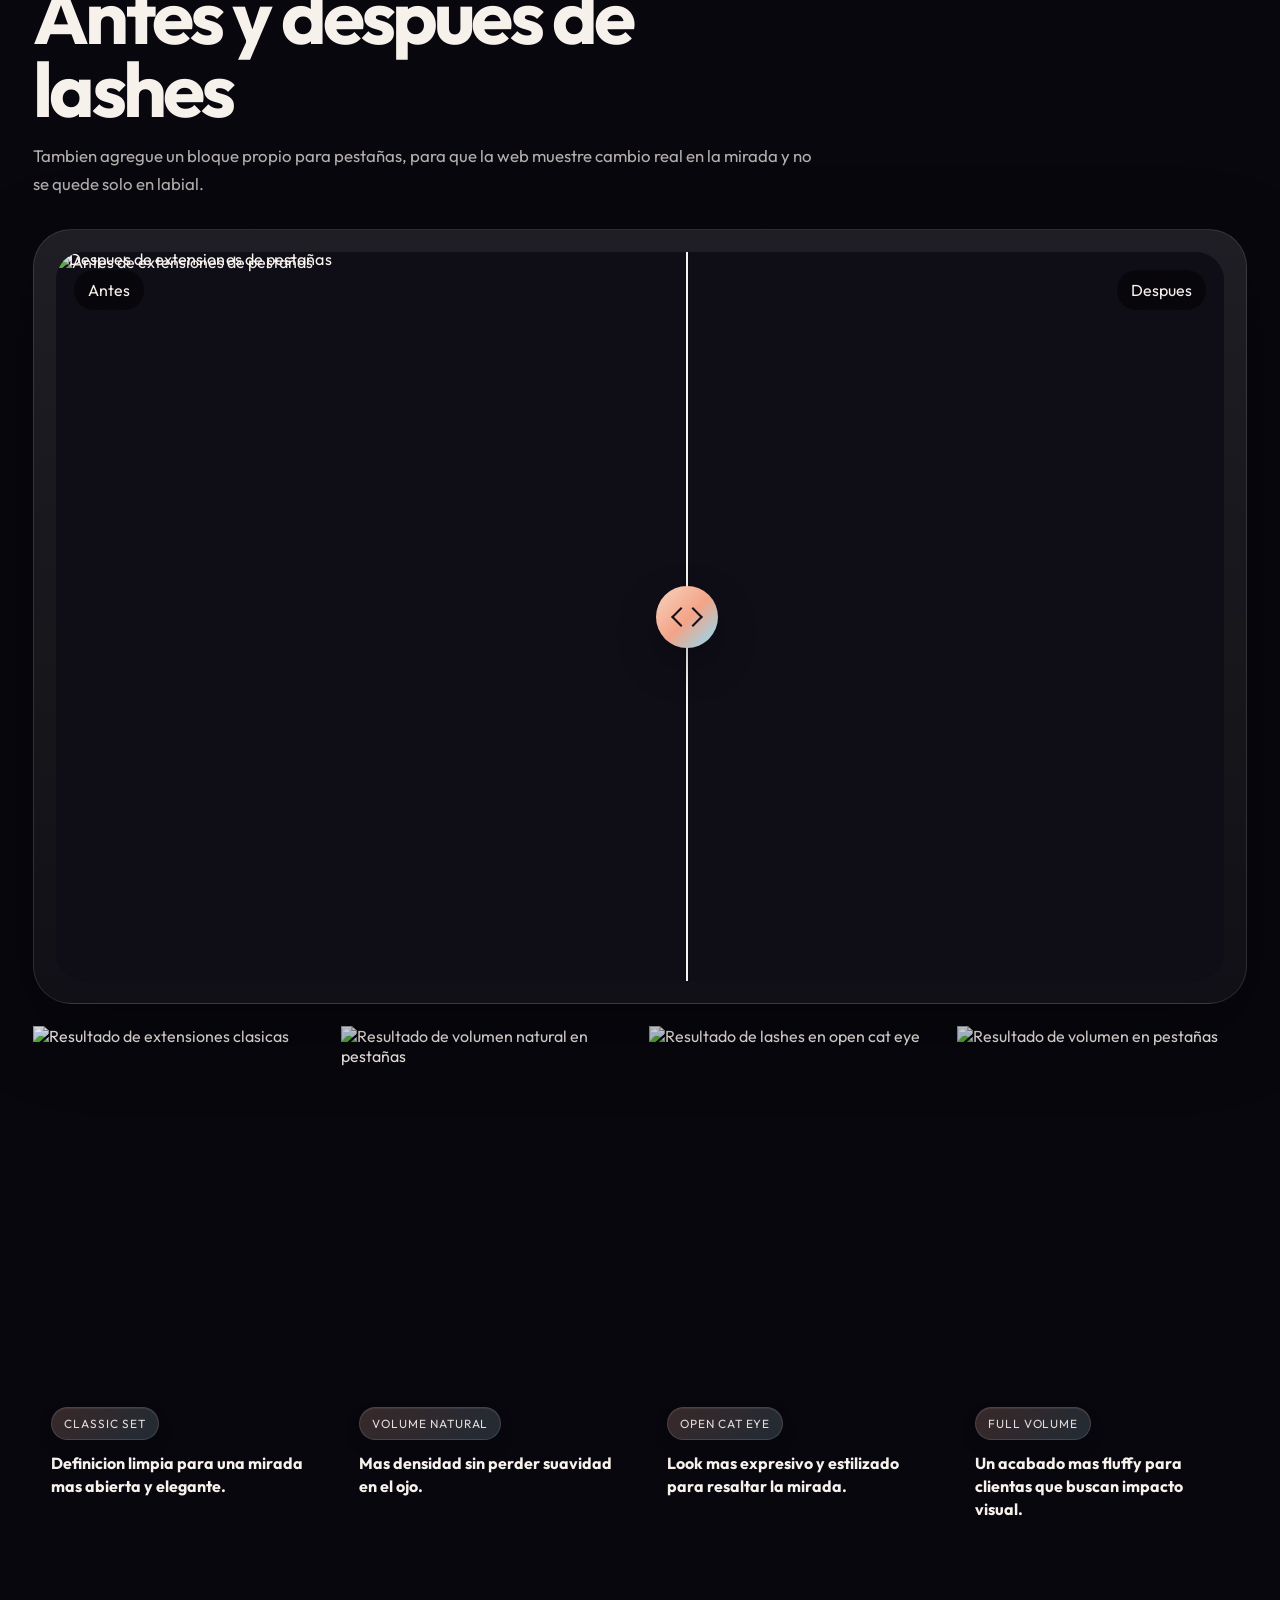
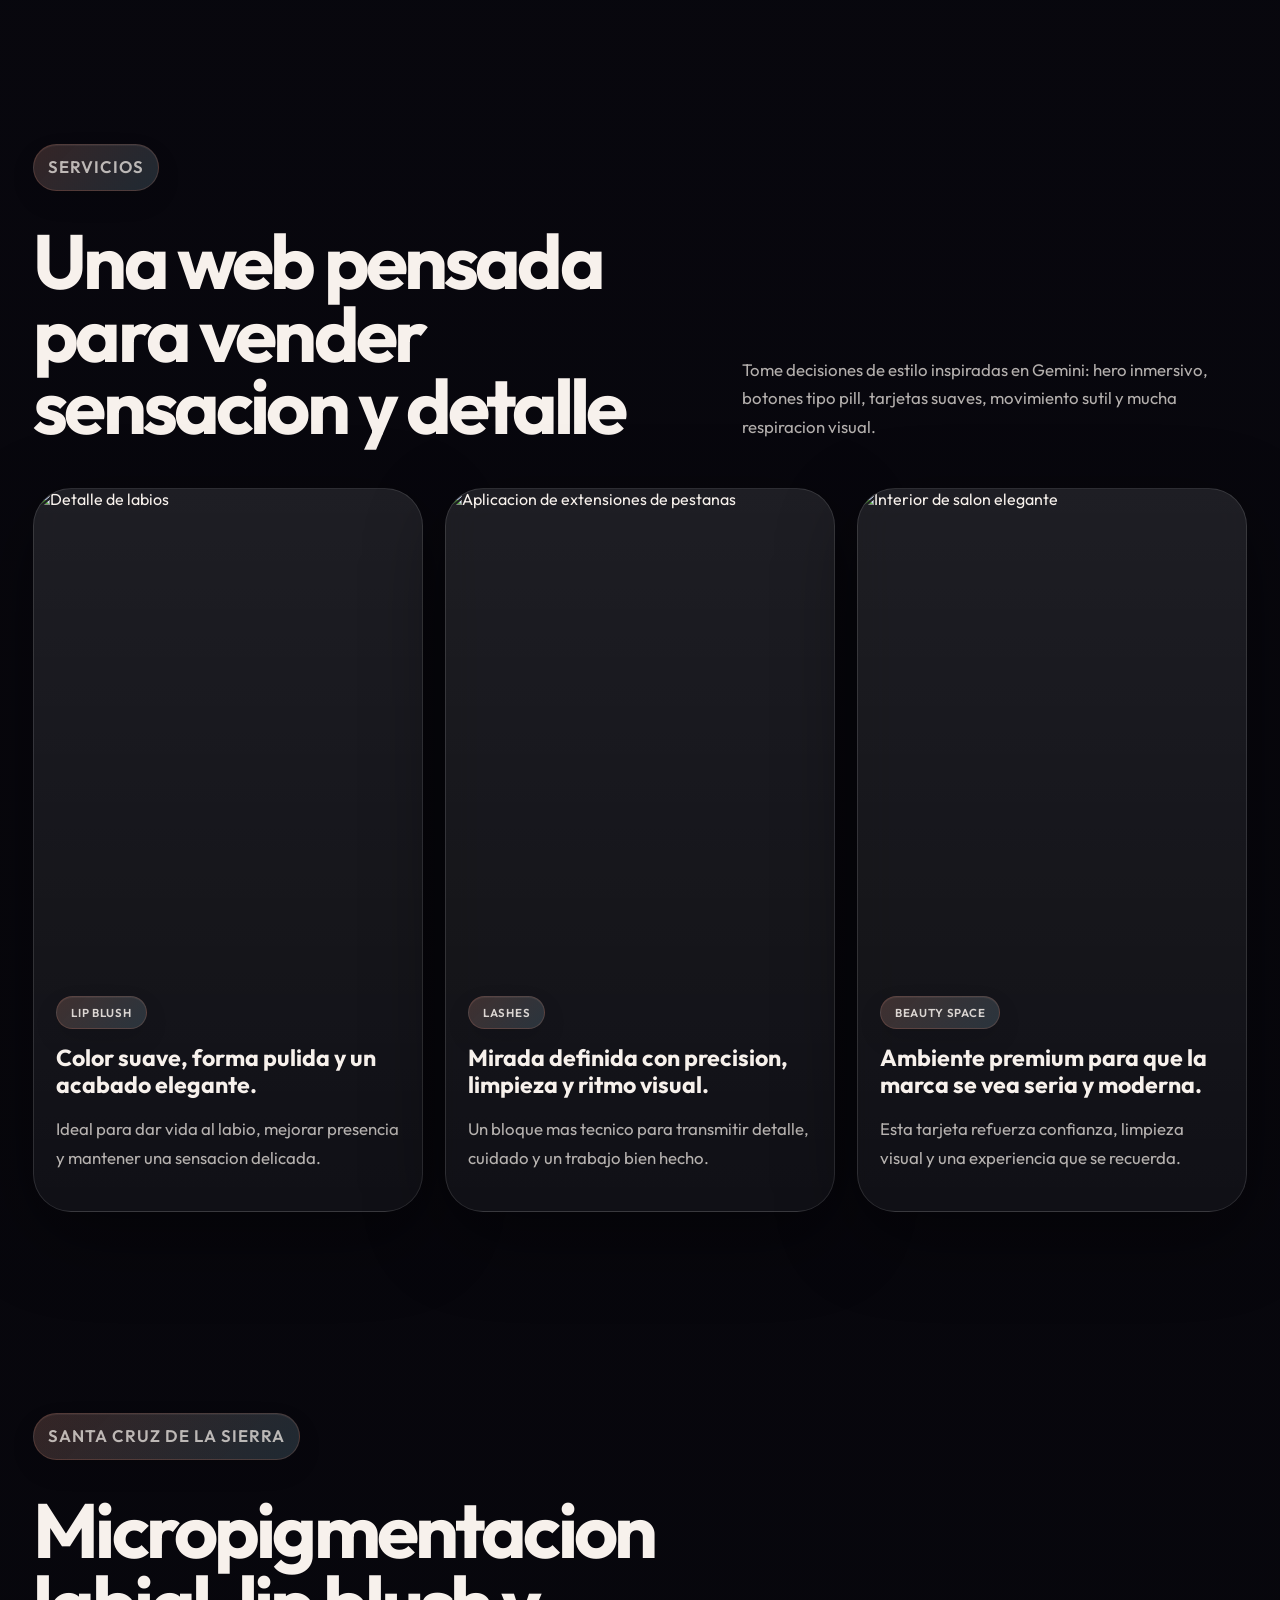
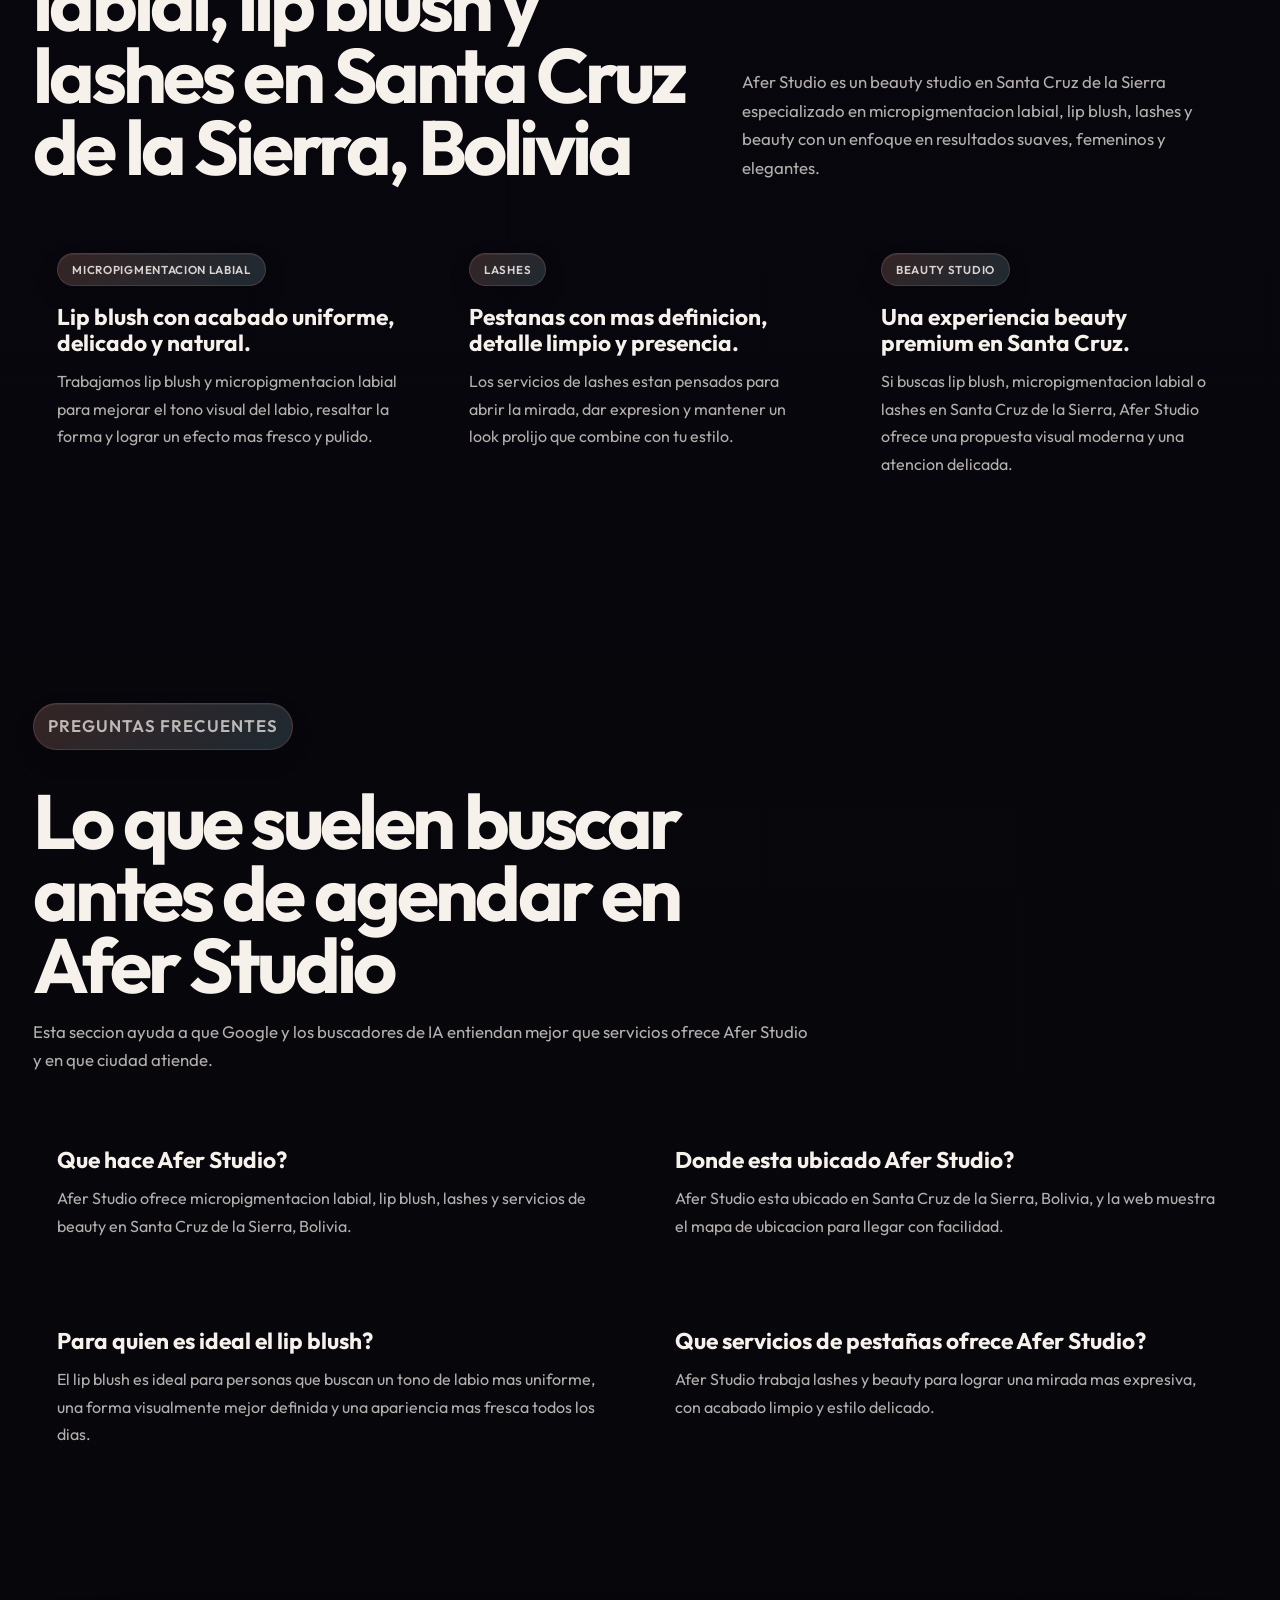
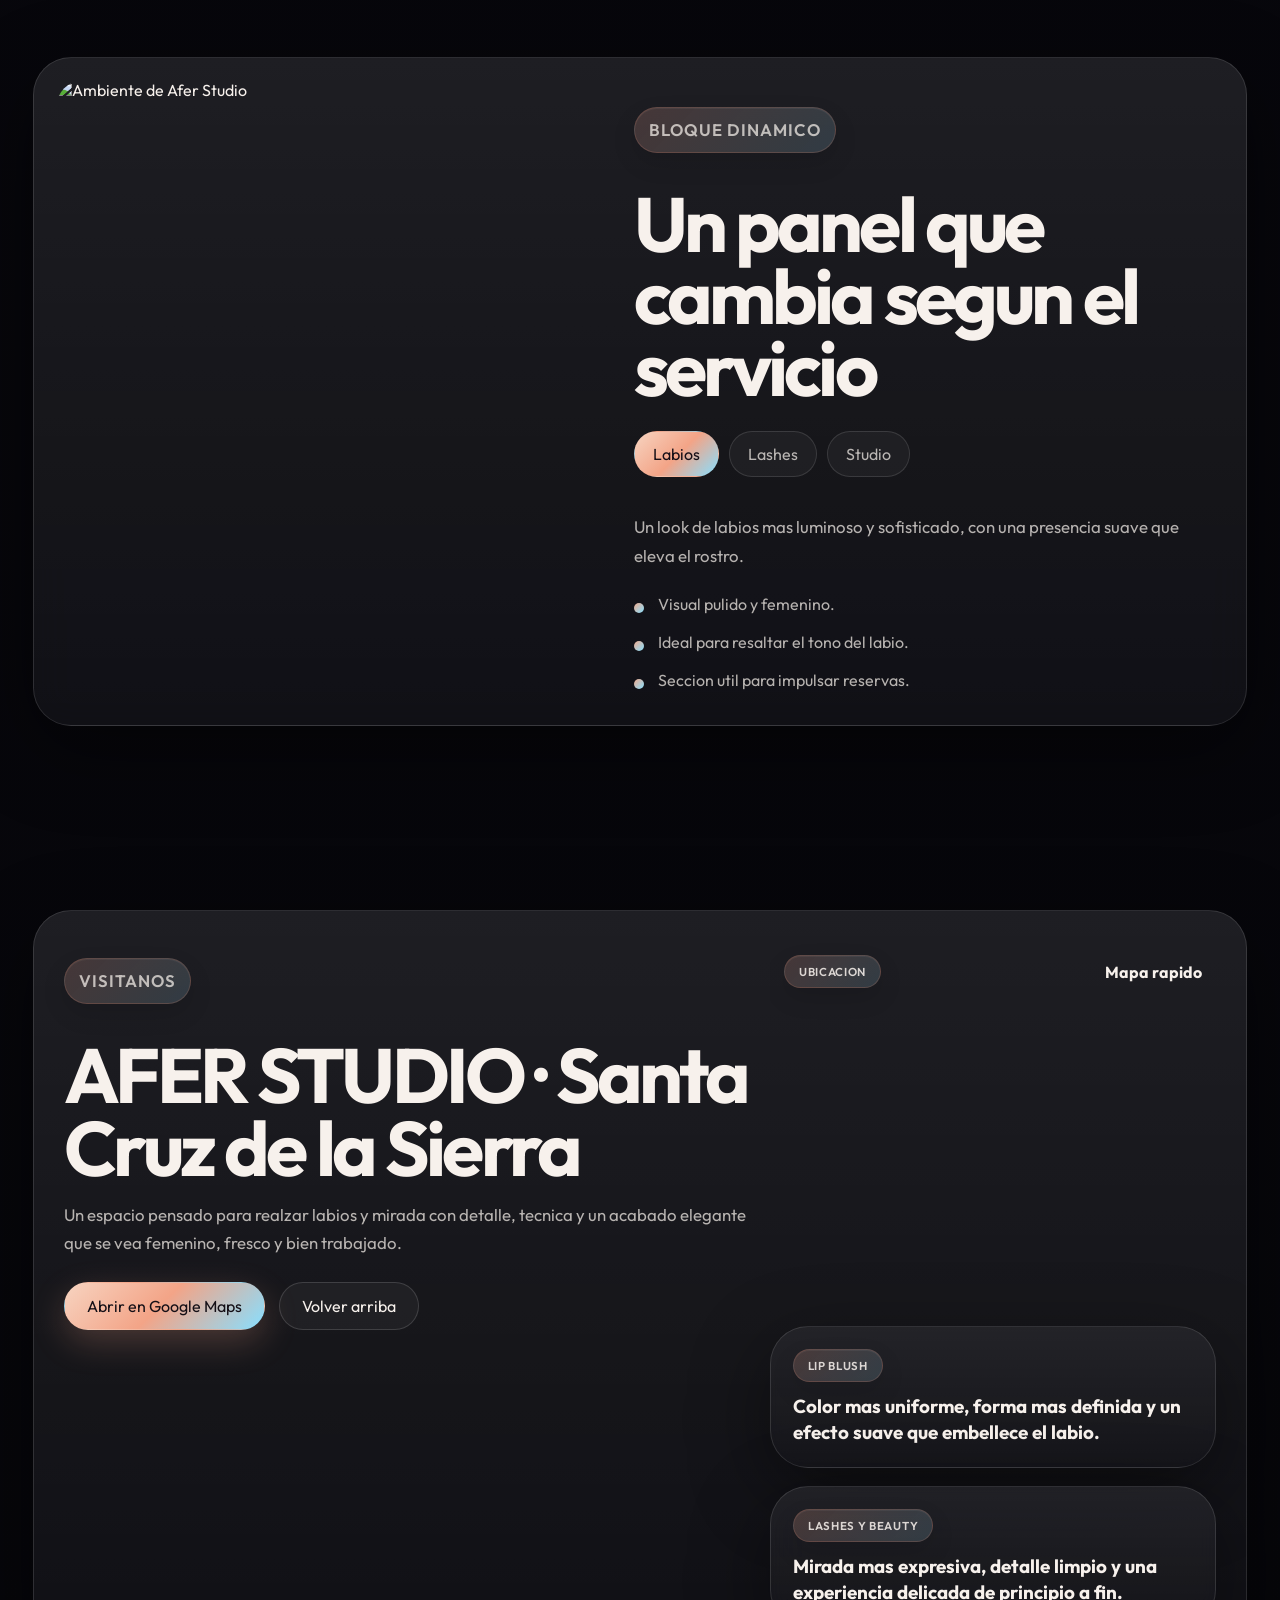
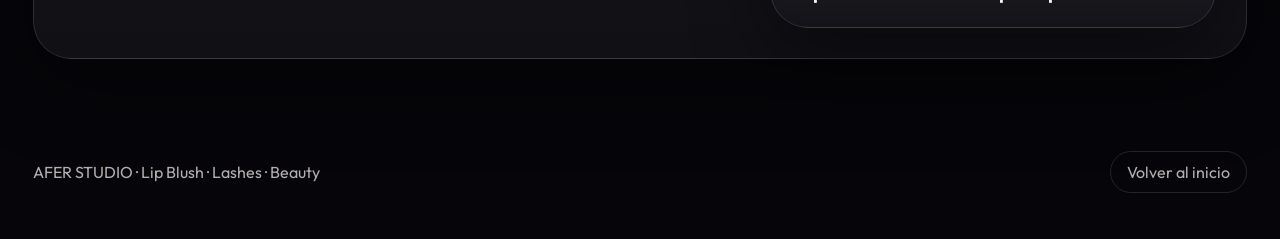
==== commit cf4e2c98: "Expand social meta tags" ====
--- a/index.html
+++ b/index.html
@@ -22,13 +22,20 @@
     <meta property="og:site_name" content="Afer Studio">
     <meta property="og:url" content="https://afer.studio/">
     <meta property="og:image" content="https://afer.studio/logo-512.png">
+    <meta property="og:image:secure_url" content="https://afer.studio/logo-512.png">
+    <meta property="og:image:type" content="image/png">
+    <meta property="og:image:width" content="512">
+    <meta property="og:image:height" content="512">
+    <meta property="og:image:alt" content="Logo de Afer Studio, beauty studio en Santa Cruz de la Sierra">
     <meta name="twitter:card" content="summary_large_image">
+    <meta name="twitter:url" content="https://afer.studio/">
     <meta name="twitter:title" content="Micropigmentacion labial, lip blush y lashes en Santa Cruz de la Sierra | Afer Studio">
     <meta
       name="twitter:description"
       content="Beauty studio en Santa Cruz de la Sierra, Bolivia, especializado en lip blush, micropigmentacion labial, lashes y beauty."
     >
     <meta name="twitter:image" content="https://afer.studio/logo-512.png">
+    <meta name="twitter:image:alt" content="Logo de Afer Studio, beauty studio en Santa Cruz de la Sierra">
     <link rel="icon" href="favicon.ico" sizes="any">
     <link rel="icon" href="favicon-32.png" type="image/png">
     <link rel="apple-touch-icon" href="logo-512.png">
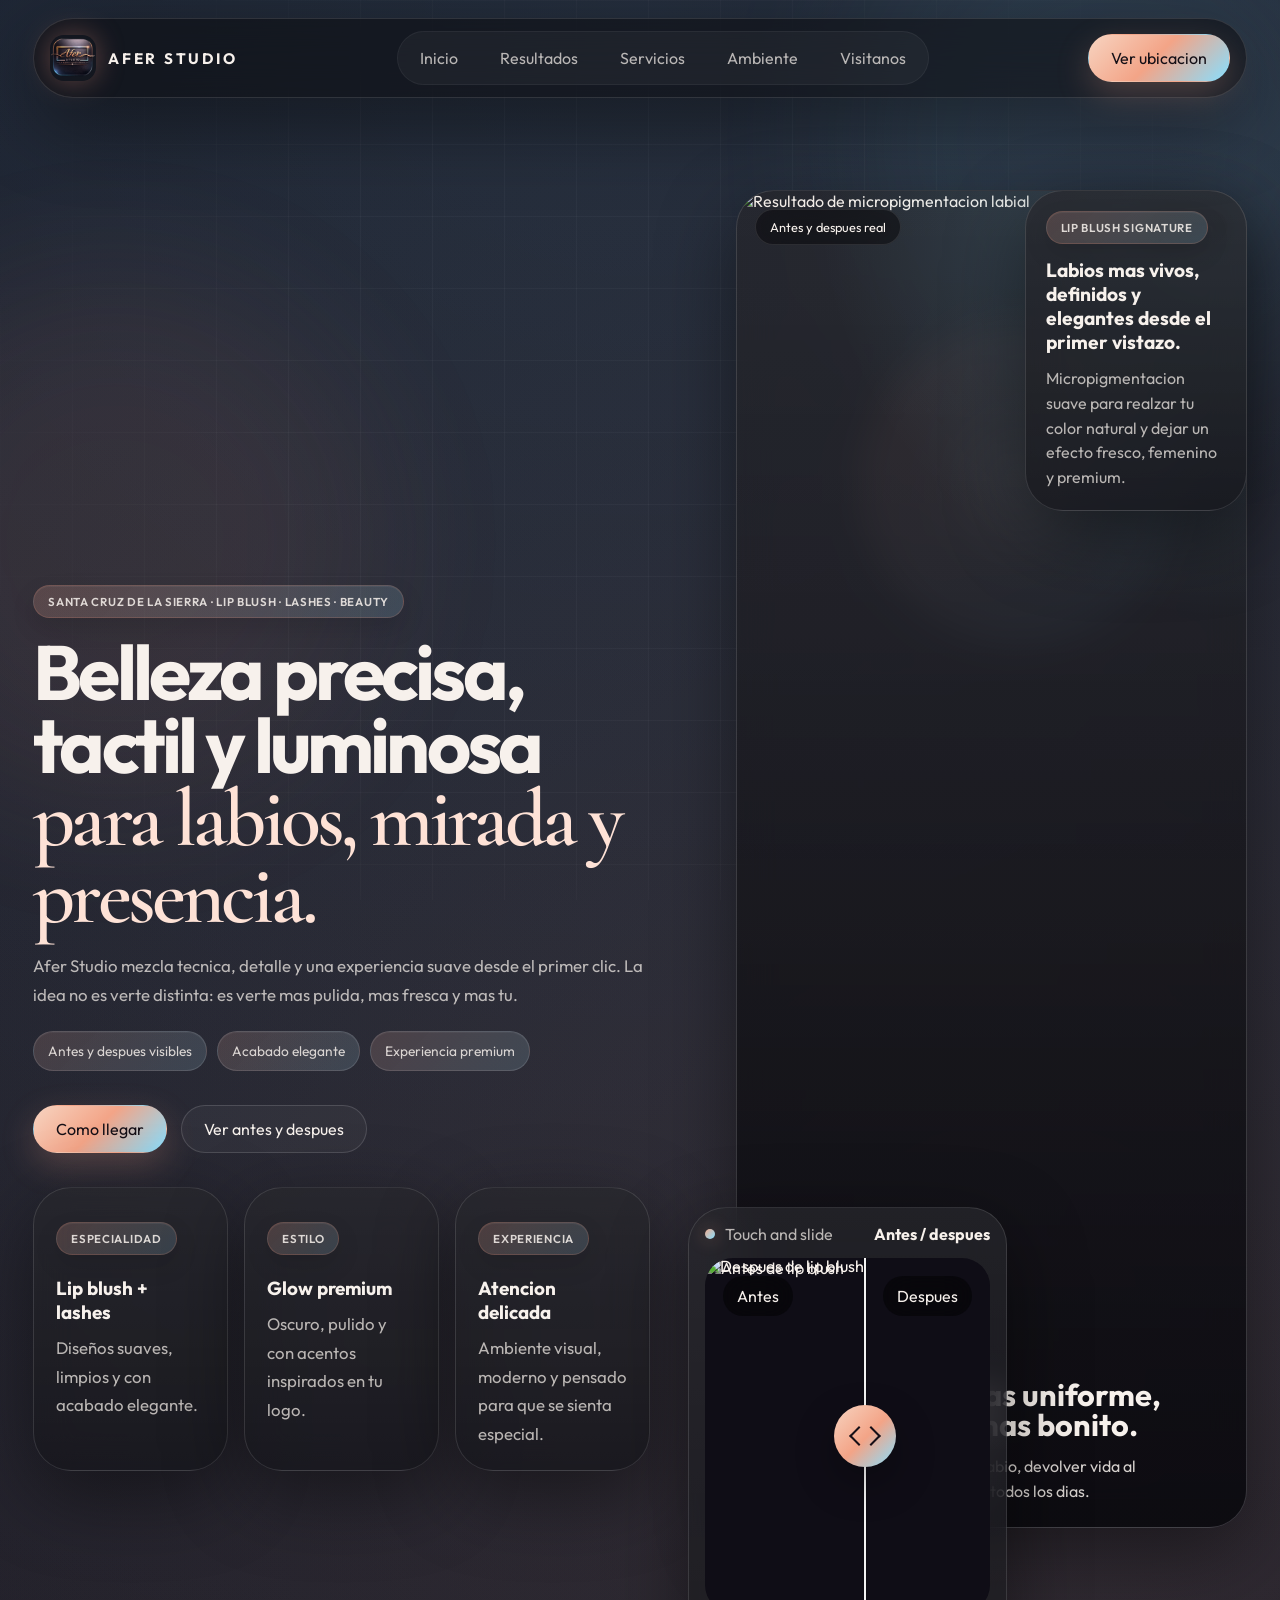
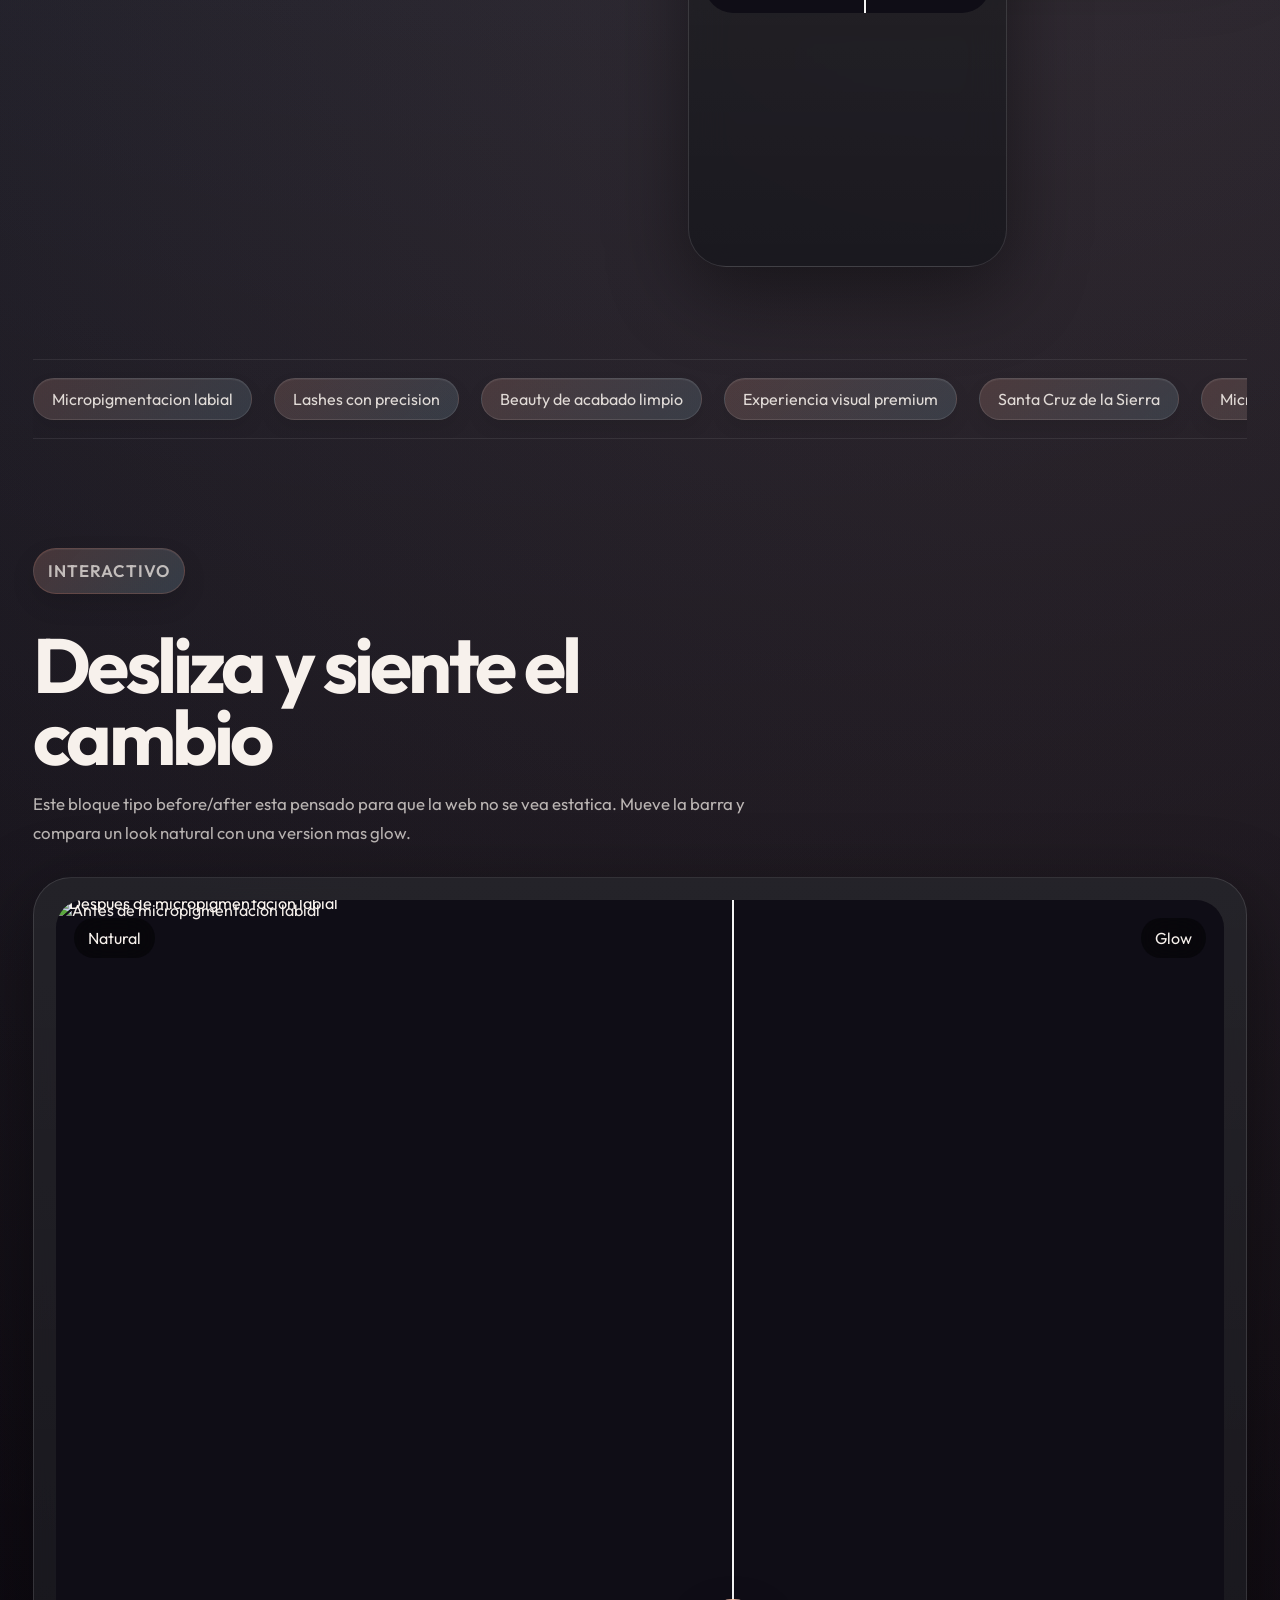
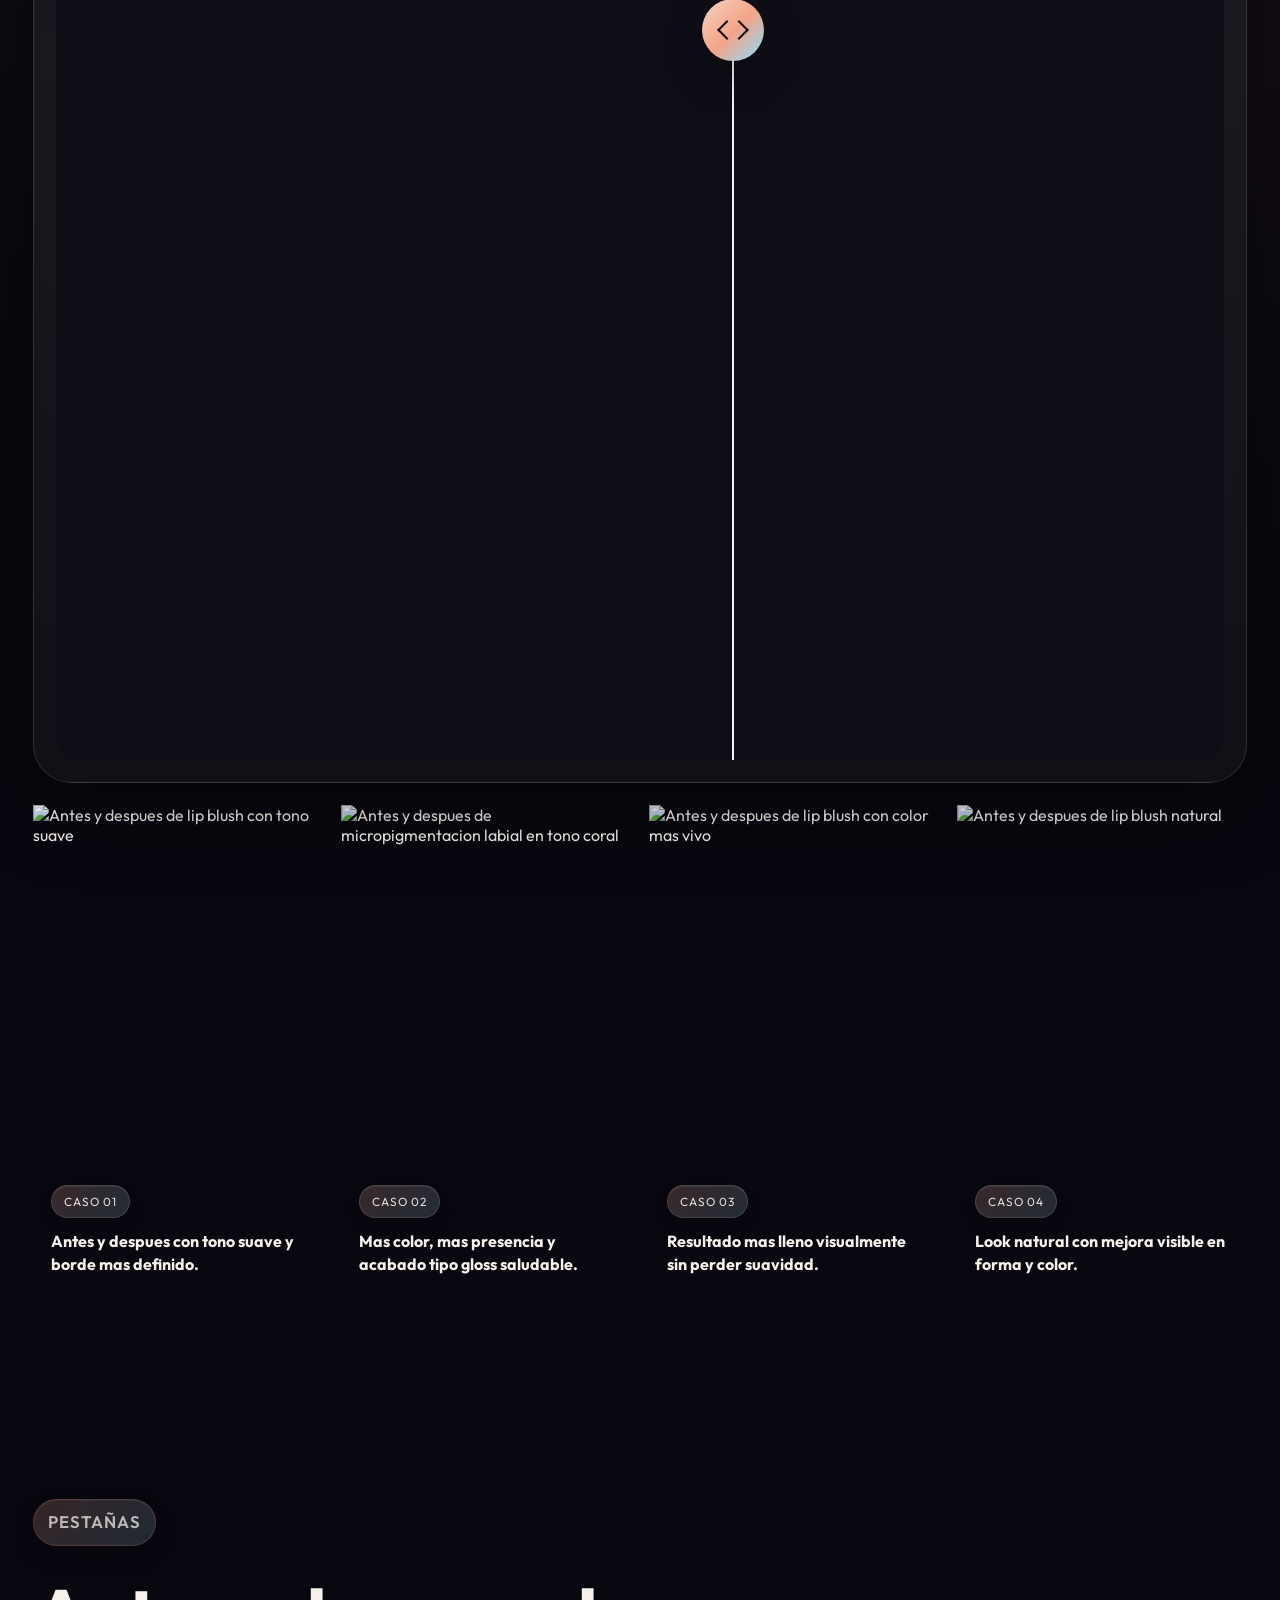
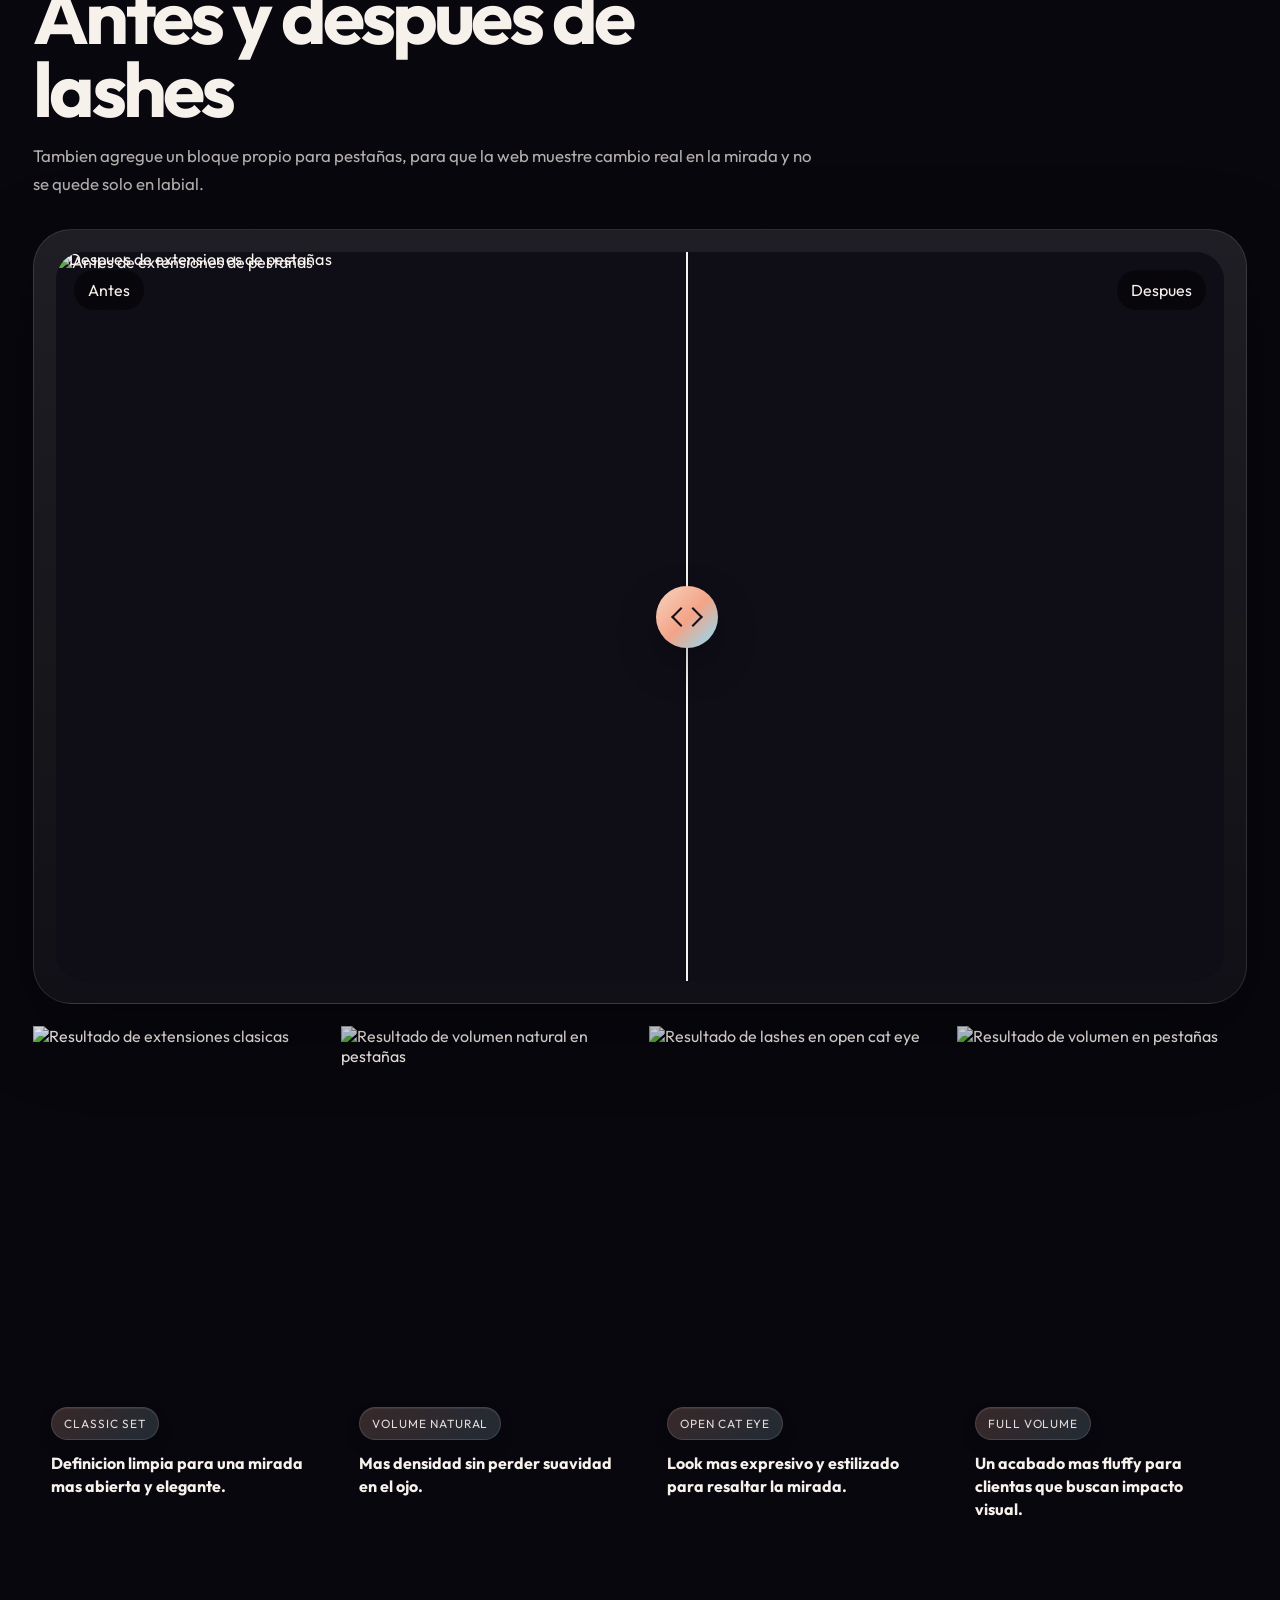
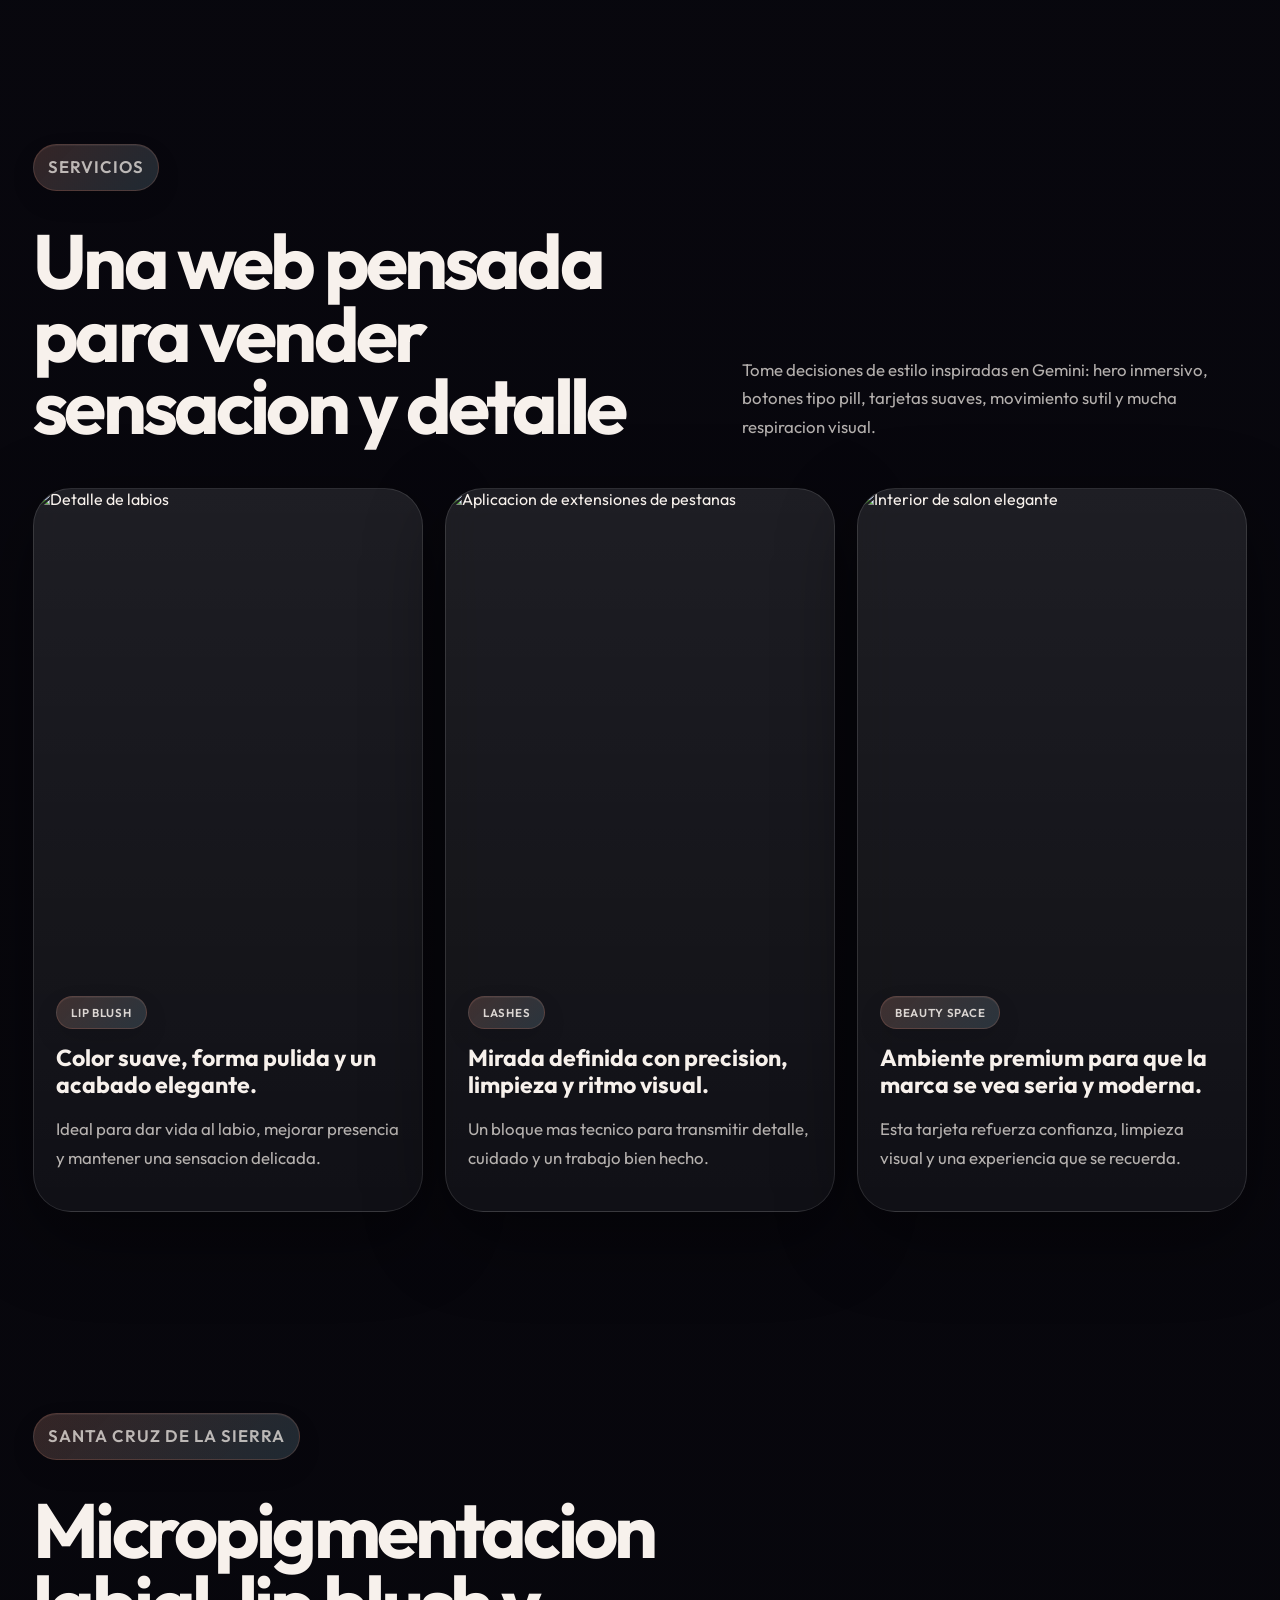
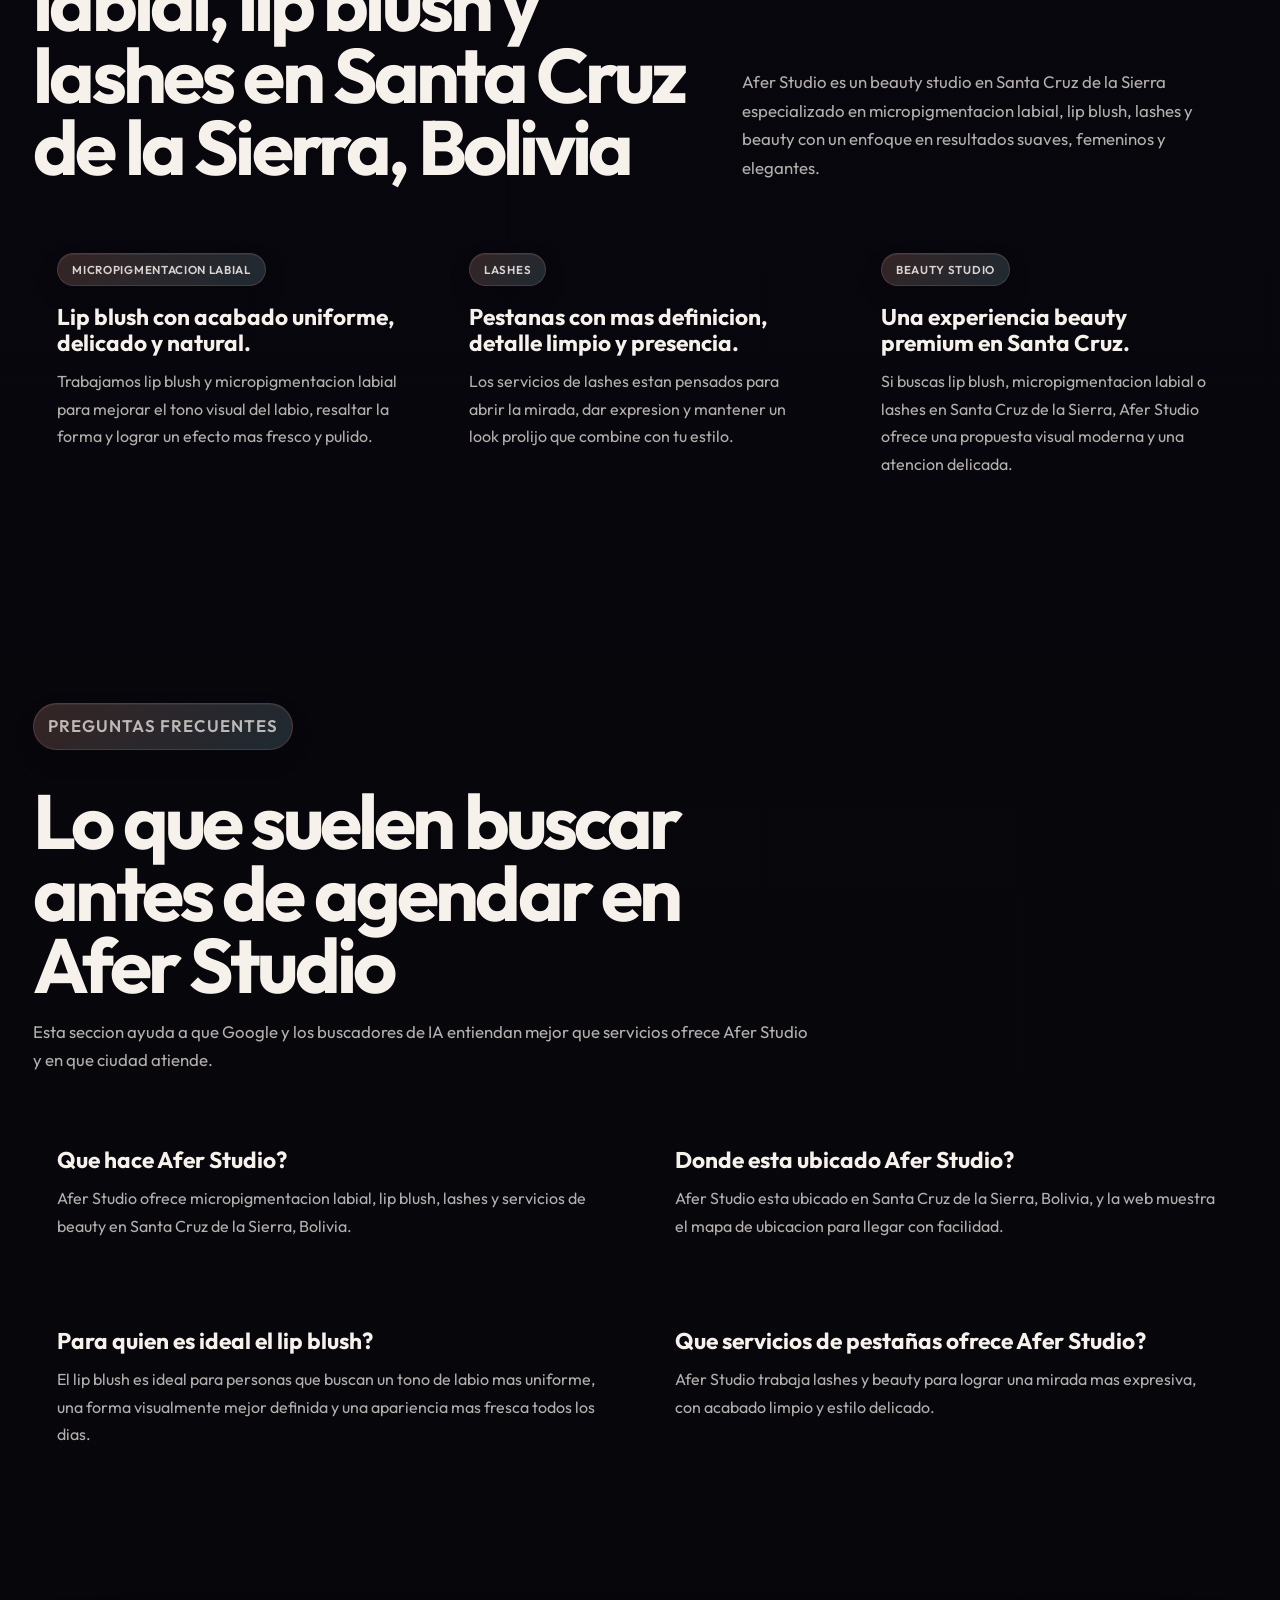
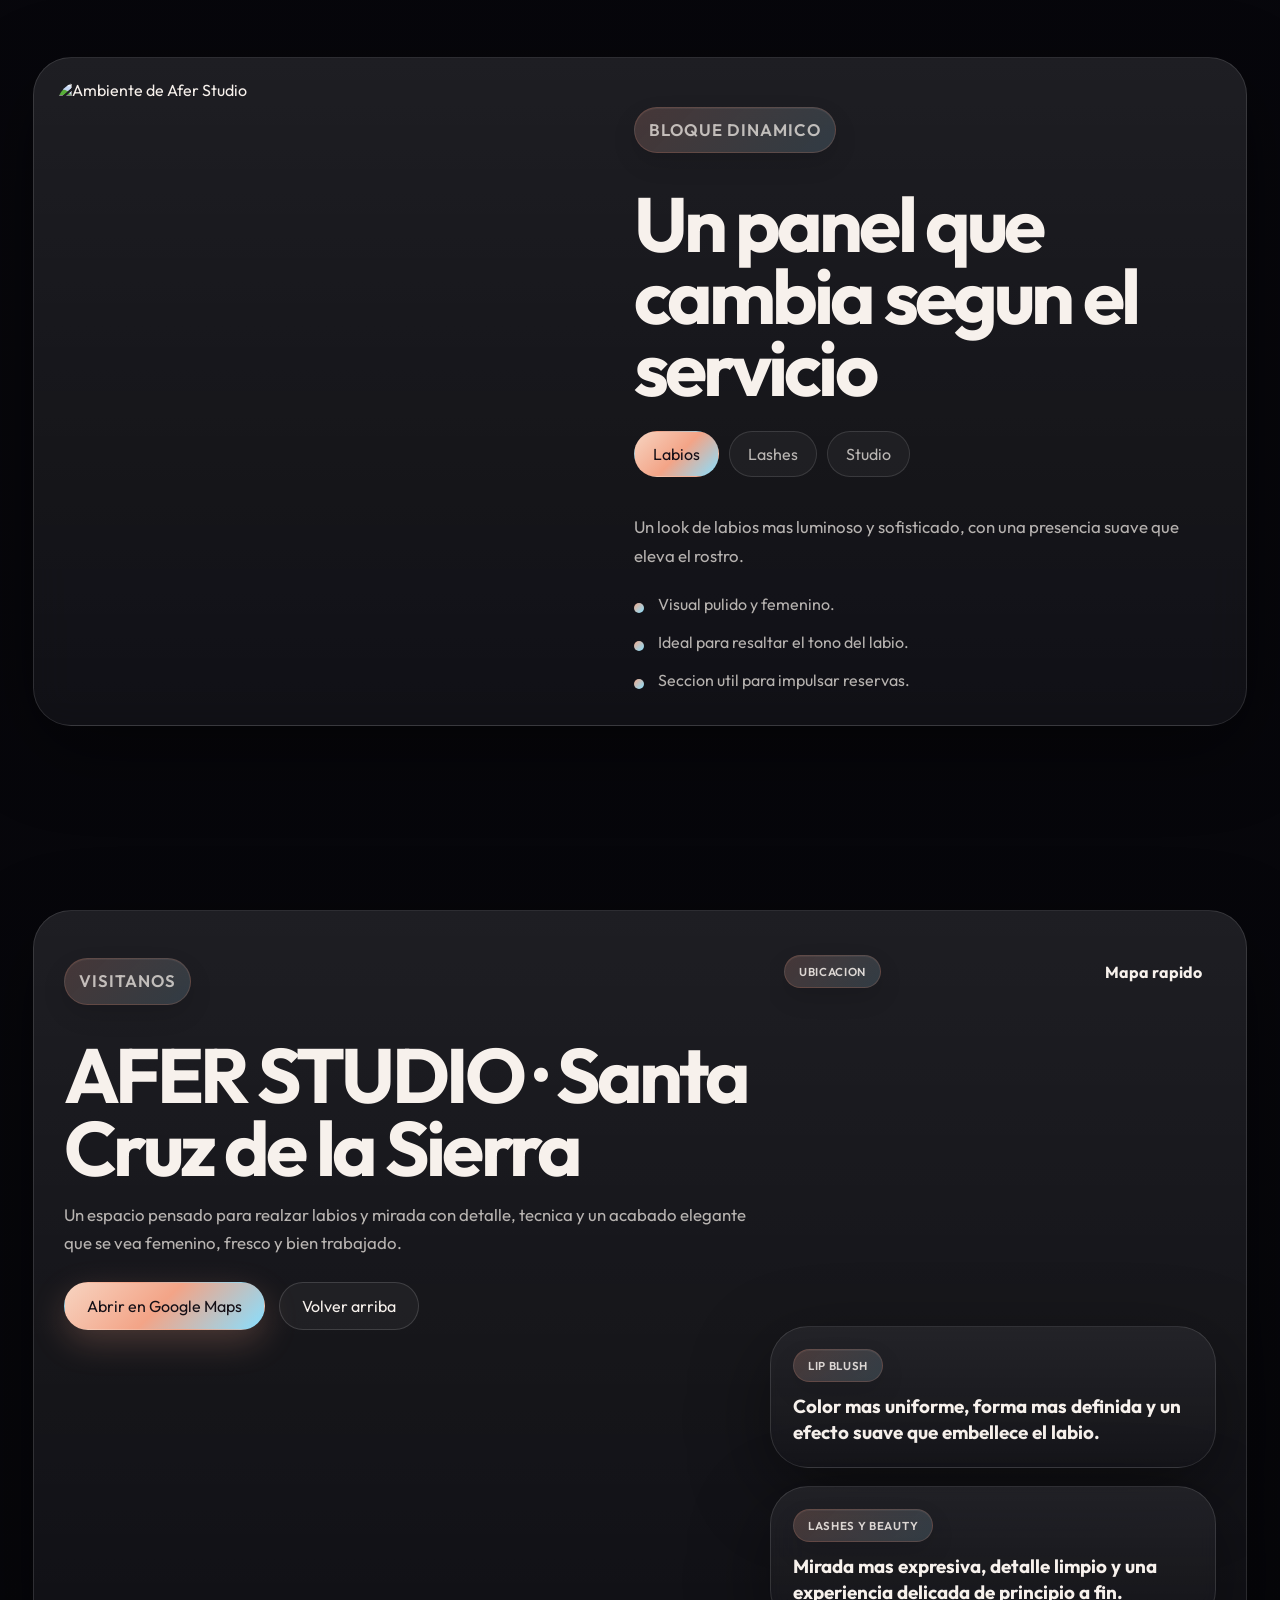
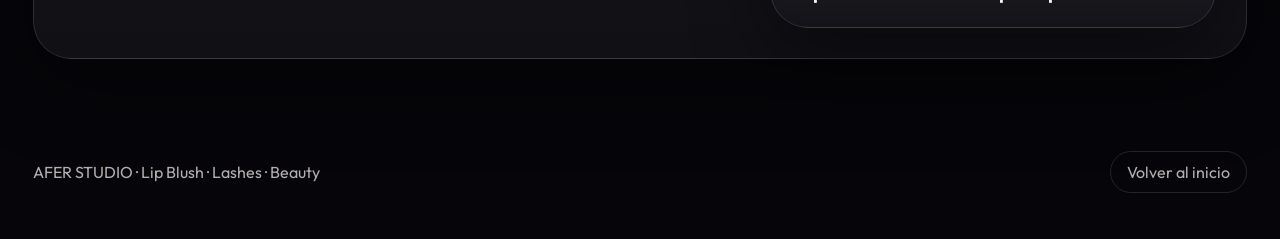
==== commit 1cea4ab2: "Add social preview image" ====
--- a/index.html
+++ b/index.html
@@ -21,12 +21,12 @@
     <meta property="og:locale" content="es_BO">
     <meta property="og:site_name" content="Afer Studio">
     <meta property="og:url" content="https://afer.studio/">
-    <meta property="og:image" content="https://afer.studio/logo-512.png">
-    <meta property="og:image:secure_url" content="https://afer.studio/logo-512.png">
+    <meta property="og:image" content="https://afer.studio/social-card.png">
+    <meta property="og:image:secure_url" content="https://afer.studio/social-card.png">
     <meta property="og:image:type" content="image/png">
-    <meta property="og:image:width" content="512">
-    <meta property="og:image:height" content="512">
-    <meta property="og:image:alt" content="Logo de Afer Studio, beauty studio en Santa Cruz de la Sierra">
+    <meta property="og:image:width" content="1200">
+    <meta property="og:image:height" content="630">
+    <meta property="og:image:alt" content="Portada de Afer Studio con lip blush, lashes y beauty en Santa Cruz de la Sierra">
     <meta name="twitter:card" content="summary_large_image">
     <meta name="twitter:url" content="https://afer.studio/">
     <meta name="twitter:title" content="Micropigmentacion labial, lip blush y lashes en Santa Cruz de la Sierra | Afer Studio">
@@ -34,8 +34,8 @@
       name="twitter:description"
       content="Beauty studio en Santa Cruz de la Sierra, Bolivia, especializado en lip blush, micropigmentacion labial, lashes y beauty."
     >
-    <meta name="twitter:image" content="https://afer.studio/logo-512.png">
-    <meta name="twitter:image:alt" content="Logo de Afer Studio, beauty studio en Santa Cruz de la Sierra">
+    <meta name="twitter:image" content="https://afer.studio/social-card.png">
+    <meta name="twitter:image:alt" content="Portada de Afer Studio con lip blush, lashes y beauty en Santa Cruz de la Sierra">
     <link rel="icon" href="favicon.ico" sizes="any">
     <link rel="icon" href="favicon-32.png" type="image/png">
     <link rel="apple-touch-icon" href="logo-512.png">
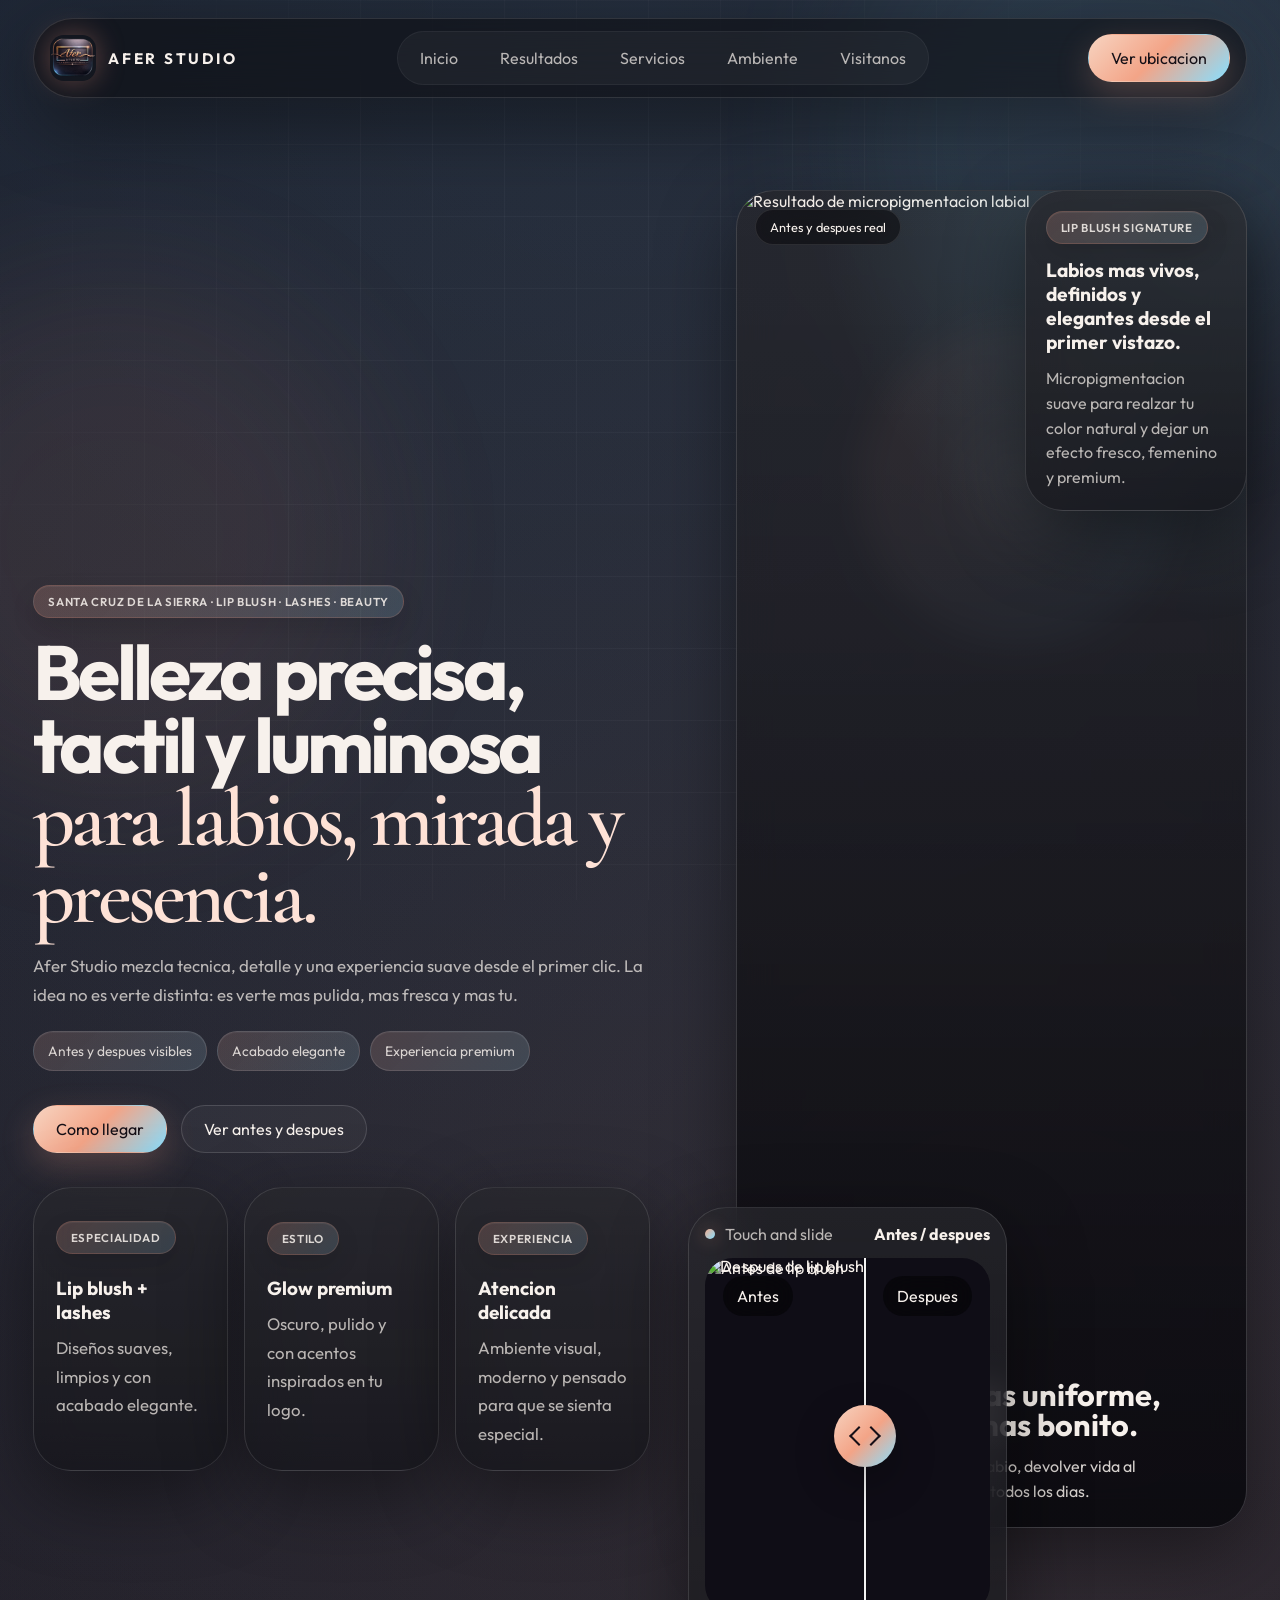
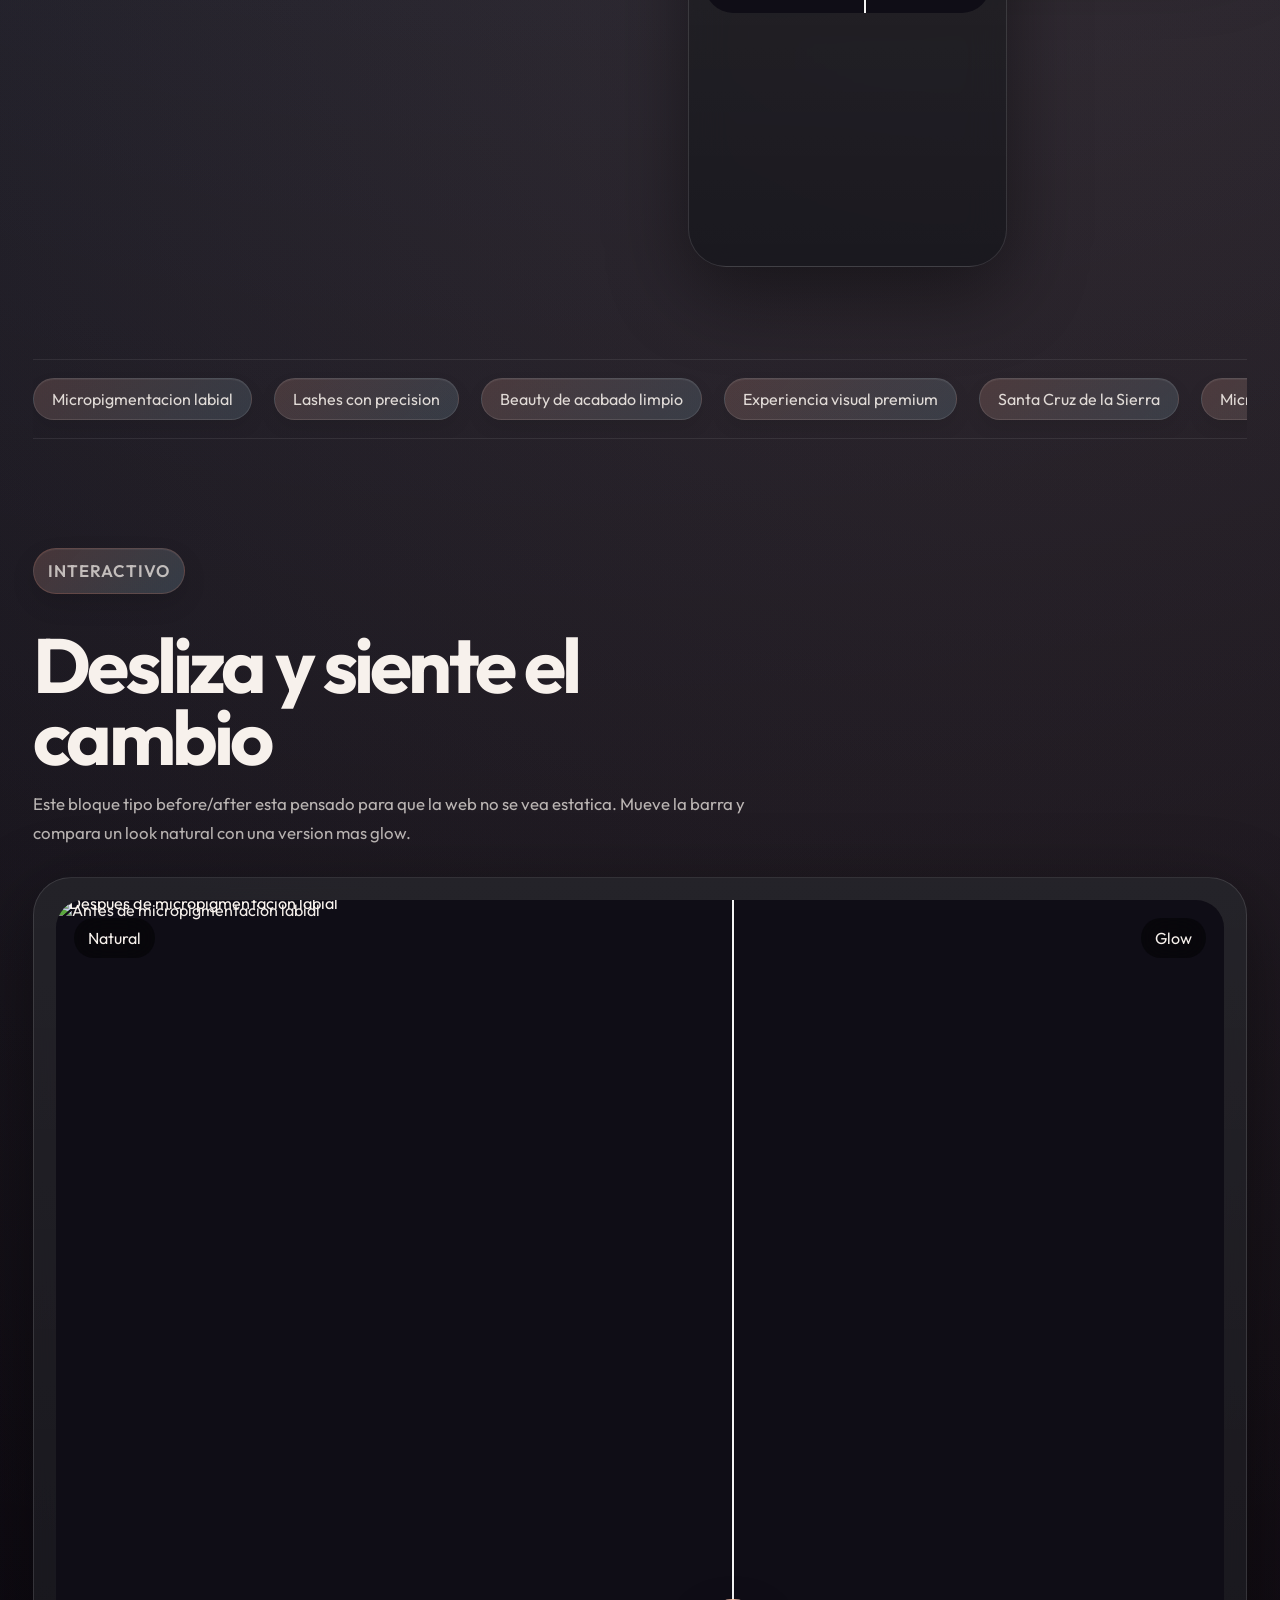
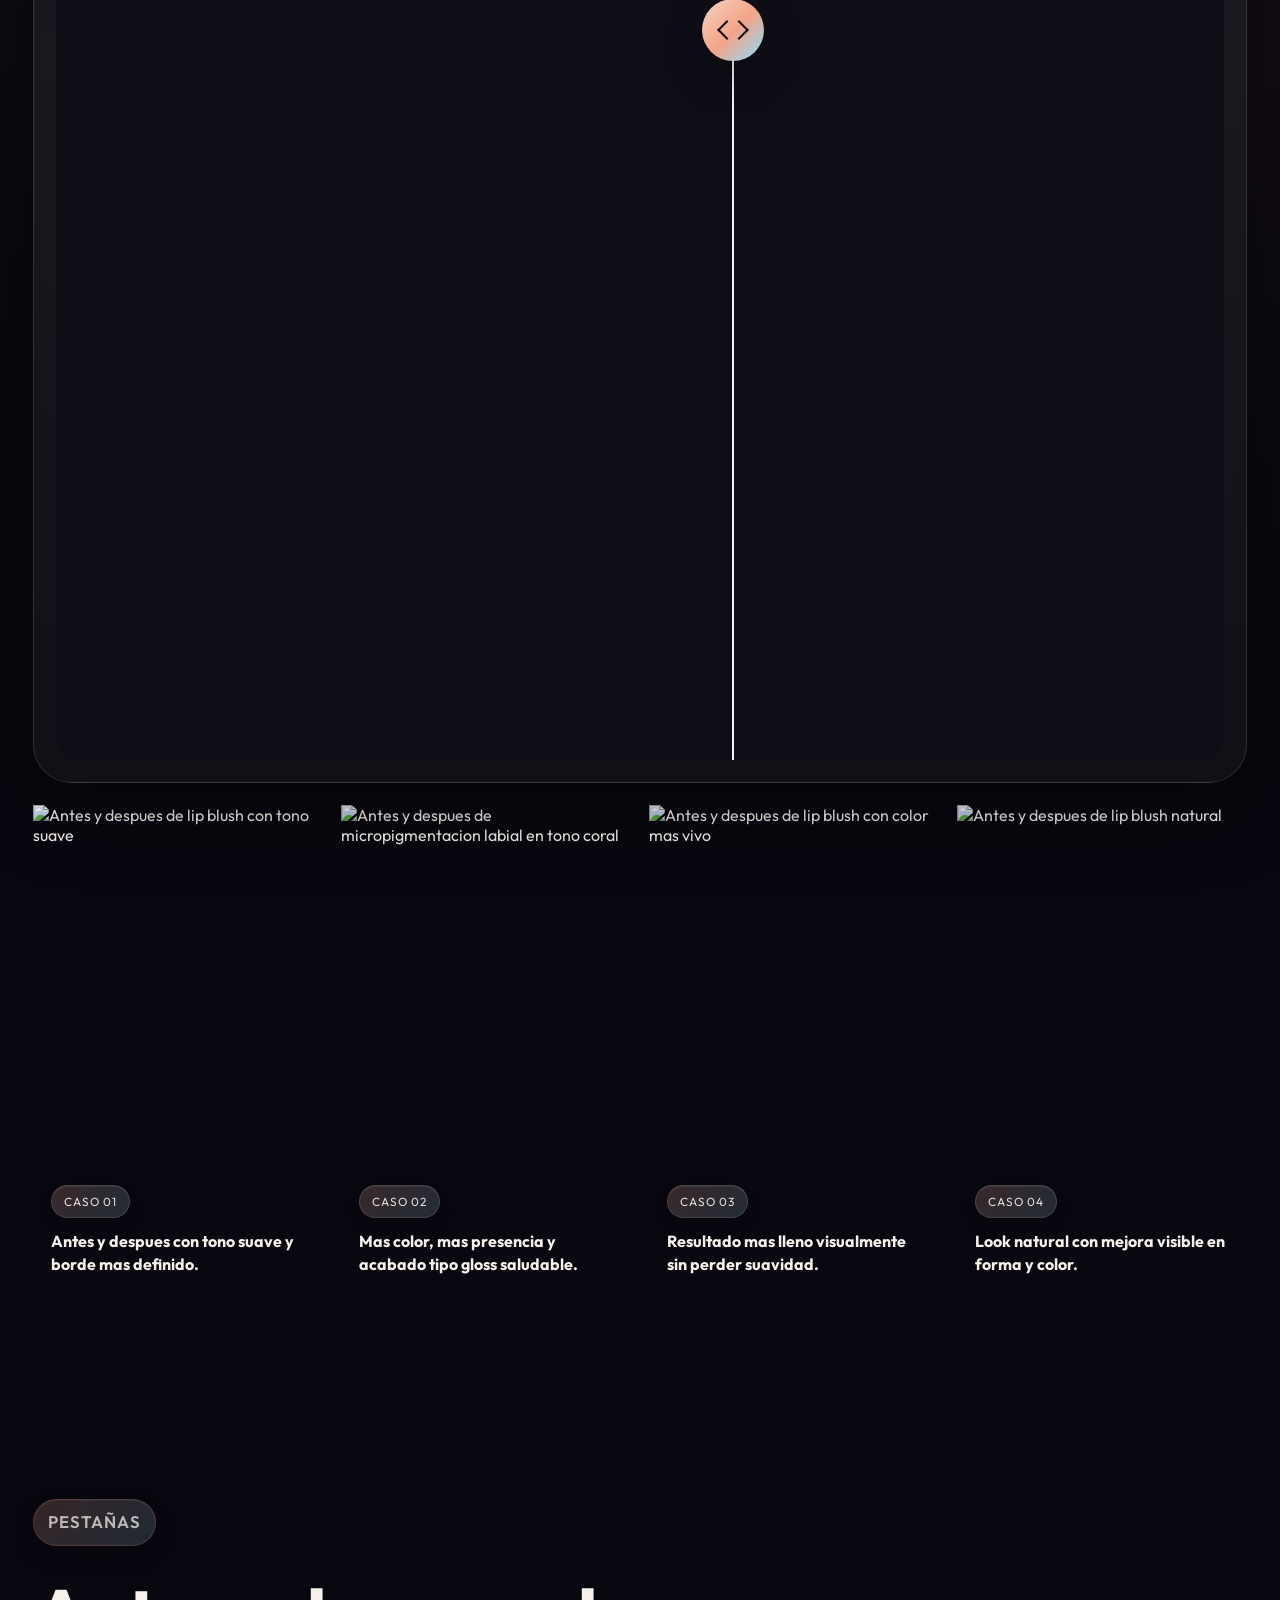
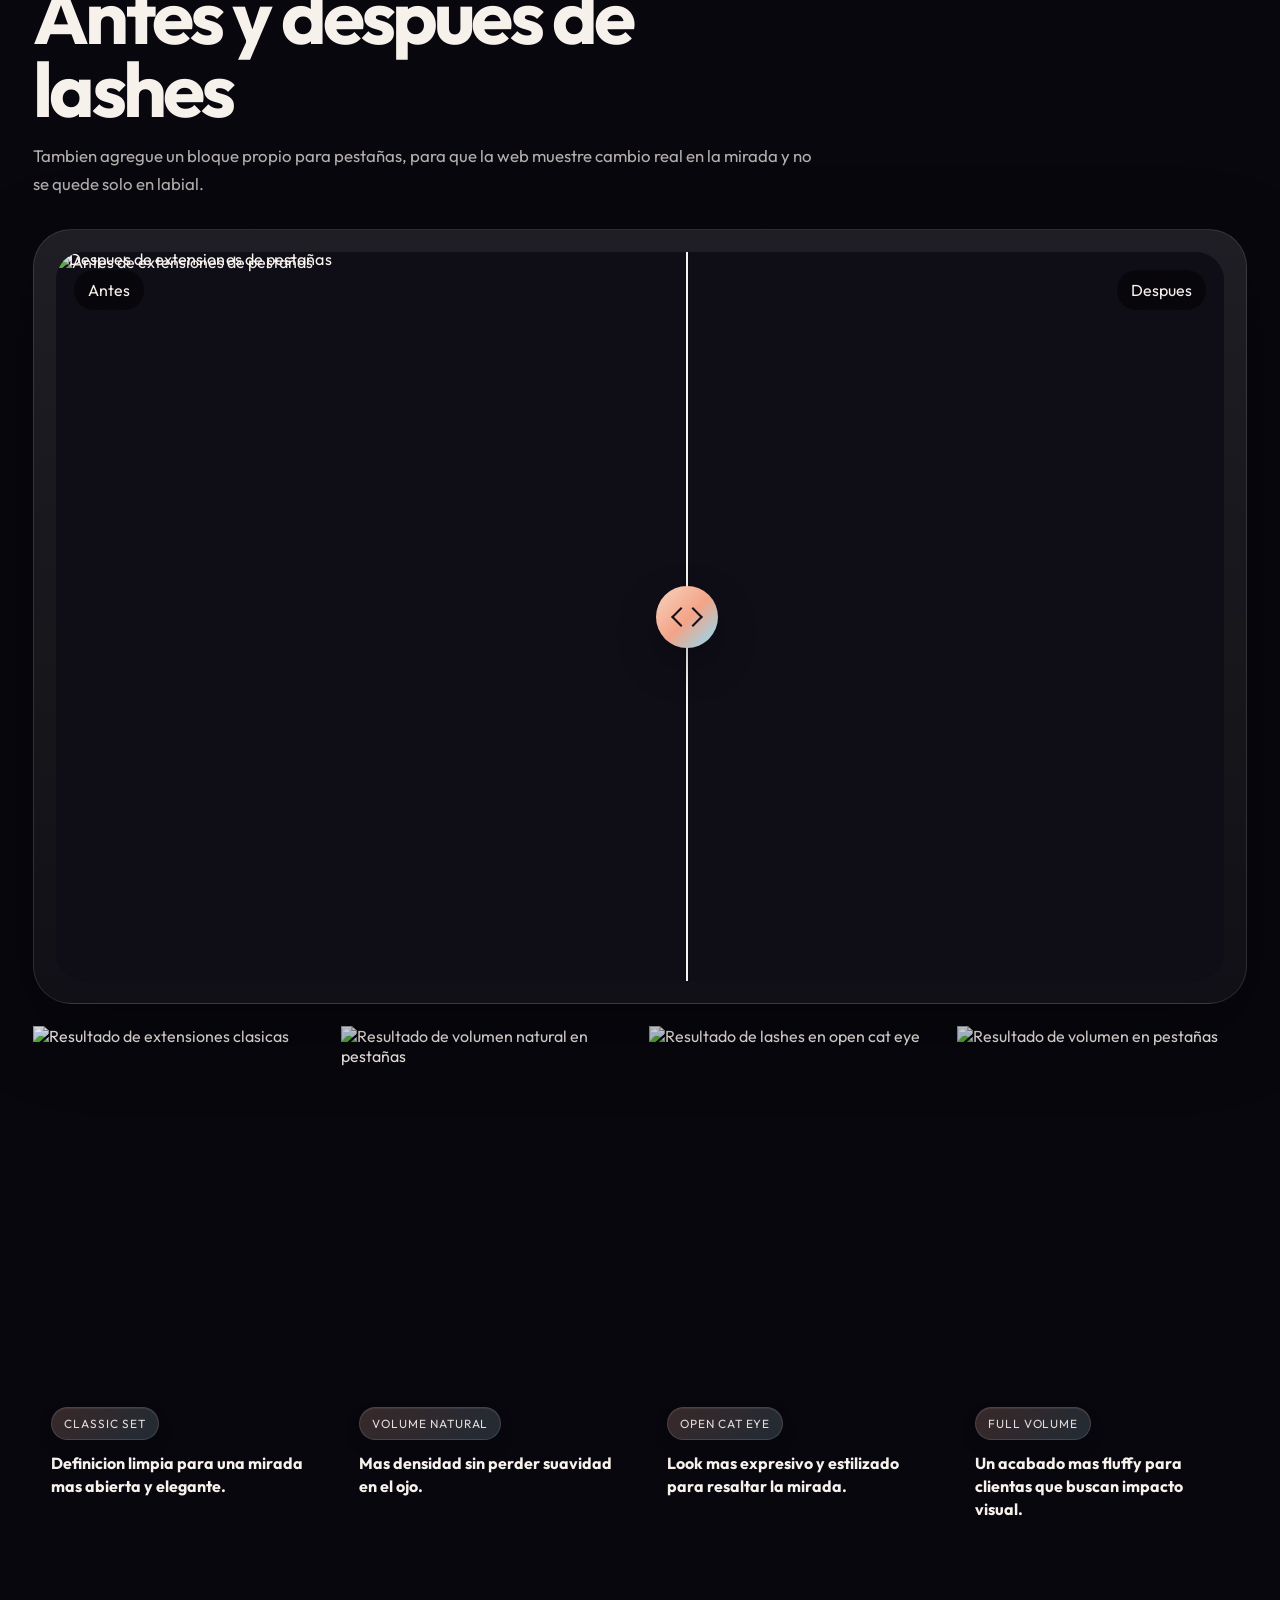
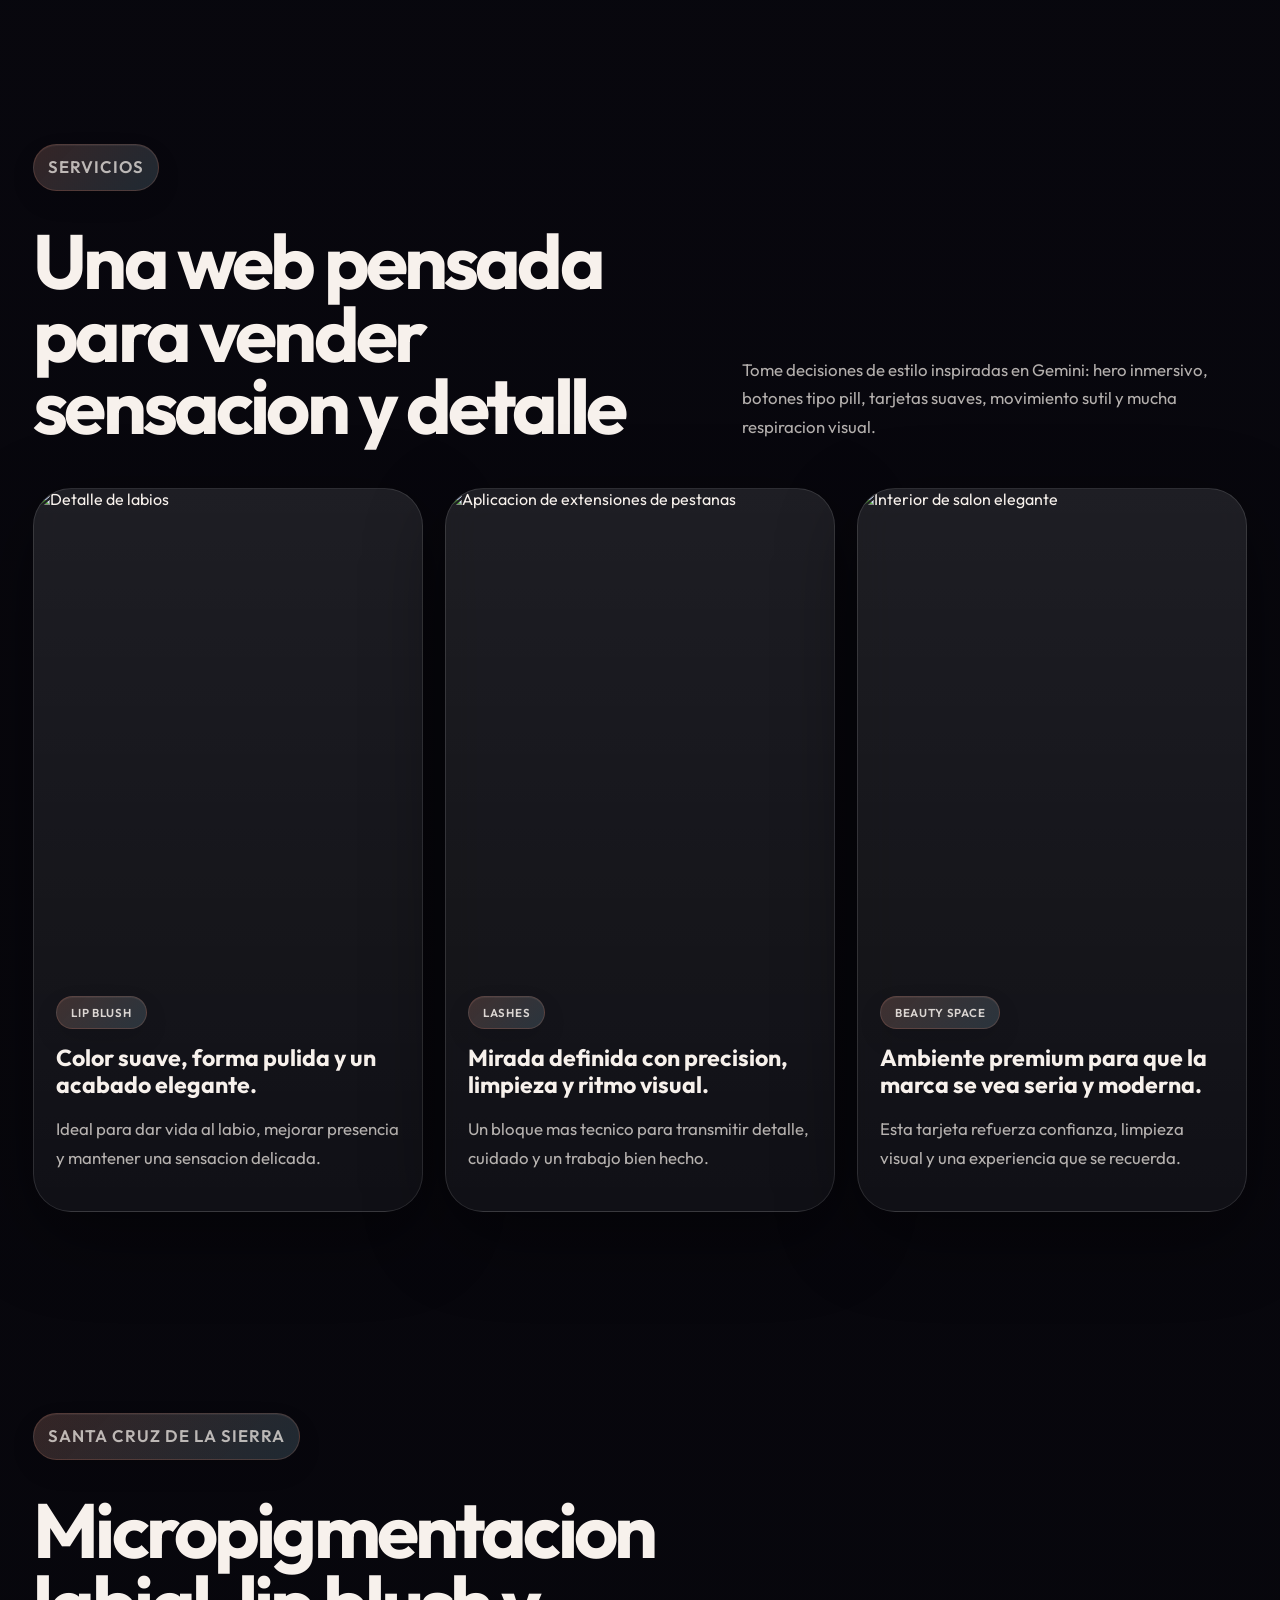
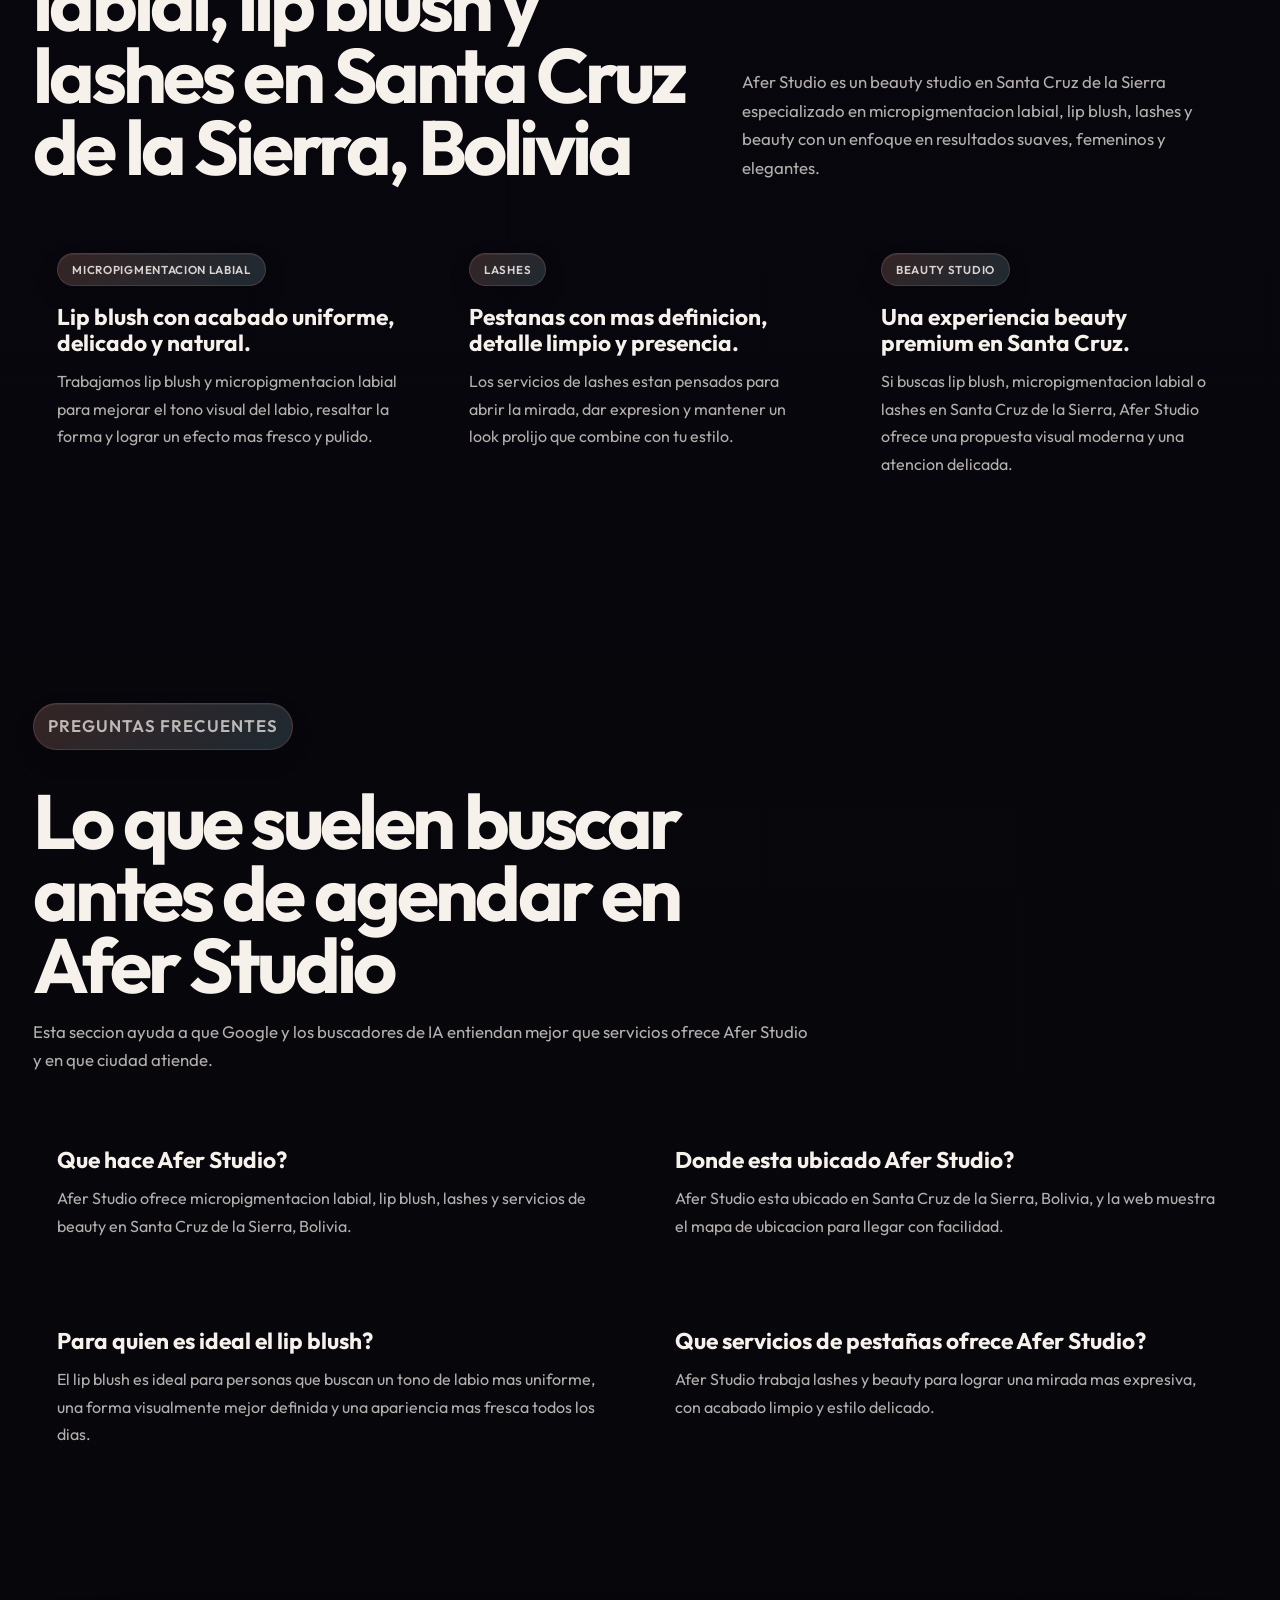
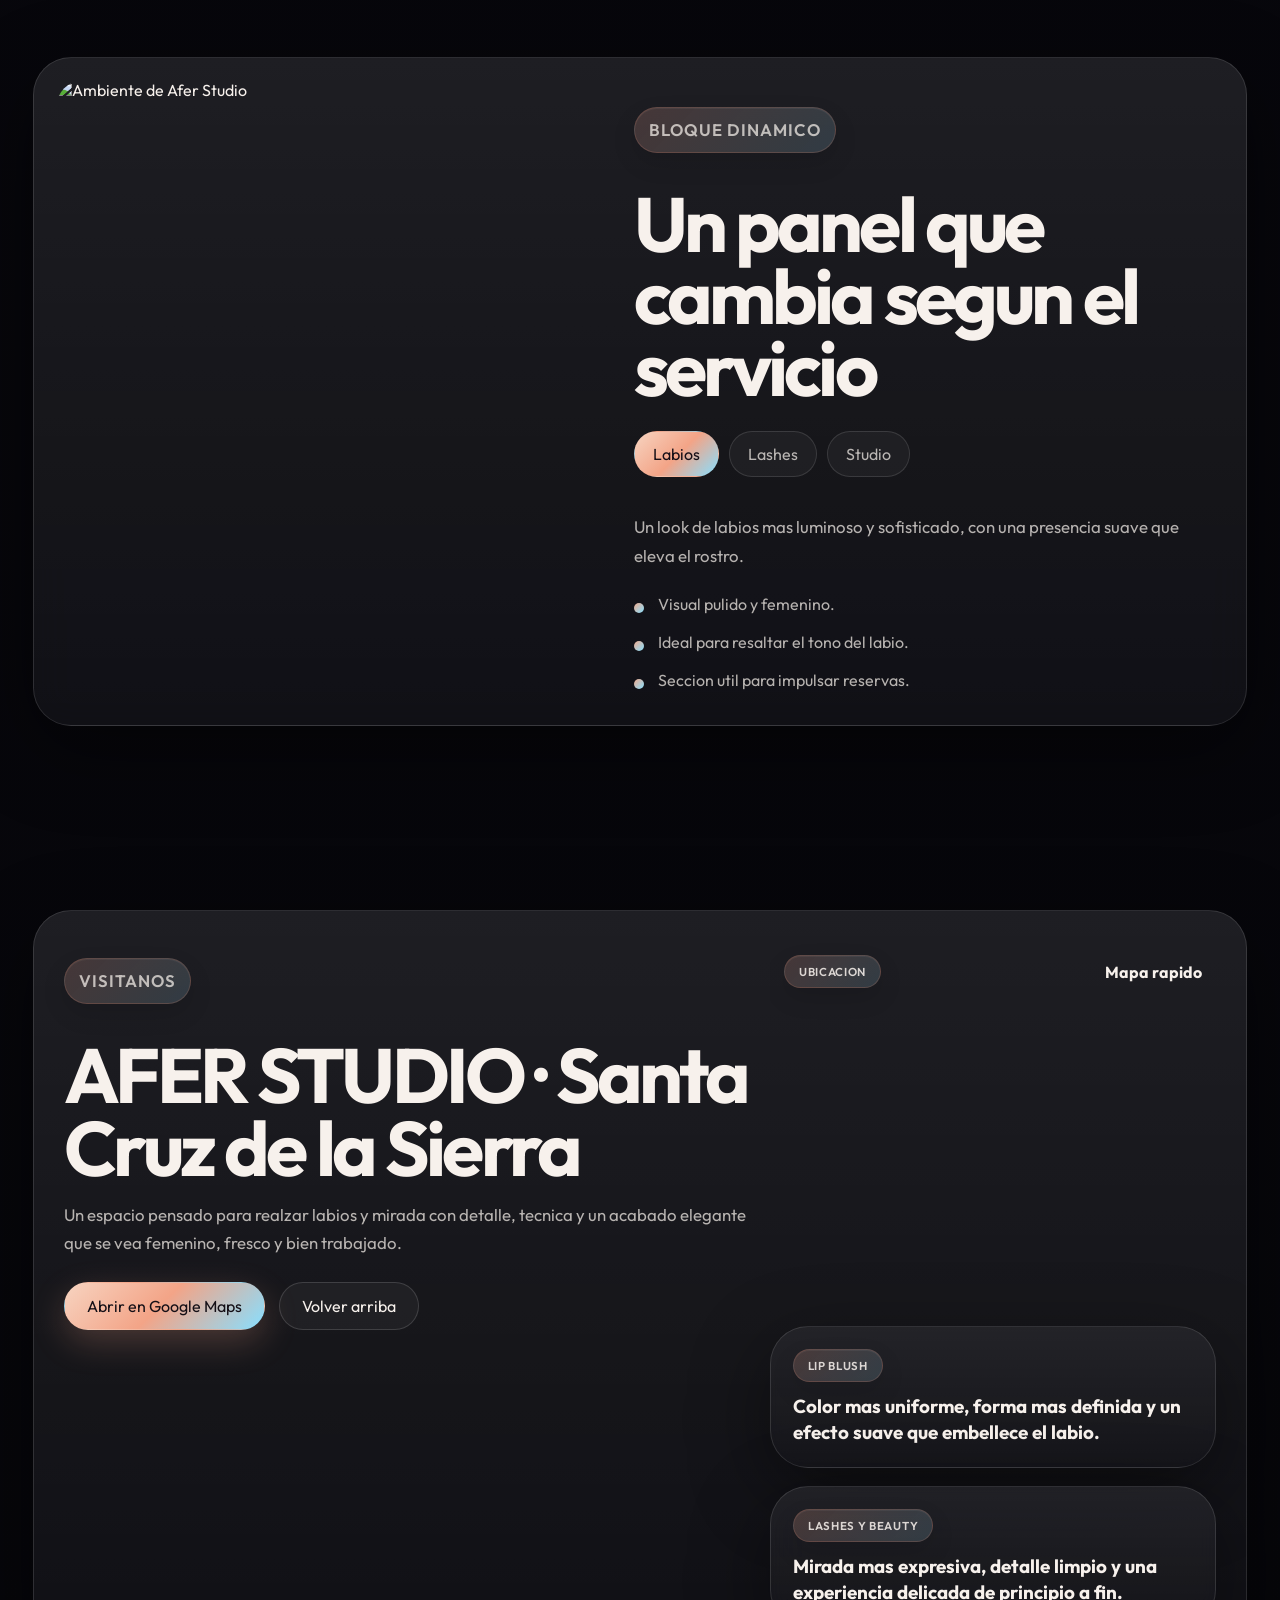
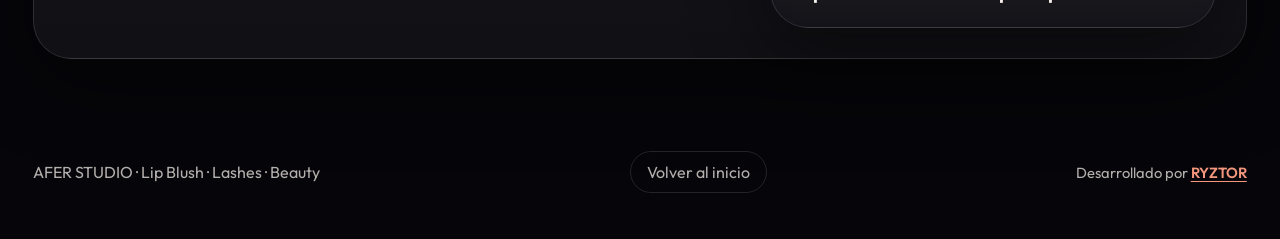
==== commit 534262c2: "Add RYZTOR developer credit in footer" ====
--- a/index.html
+++ b/index.html
@@ -711,6 +711,7 @@
     <footer class="site-footer">
       <p>AFER STUDIO · Lip Blush · Lashes · Beauty</p>
       <a href="#inicio">Volver al inicio</a>
+      <p class="site-credit">Desarrollado por <a href="https://ryztor.us/" target="_blank" rel="noreferrer">RYZTOR</a></p>
     </footer>
 
     <script src="script.js"></script>
--- a/styles.css
+++ b/styles.css
@@ -938,6 +938,7 @@
   display: flex;
   align-items: center;
   justify-content: space-between;
+  flex-wrap: wrap;
   gap: 18px;
   padding: 0 0 46px;
   color: var(--muted);
@@ -951,6 +952,22 @@
   padding: 10px 16px;
   border-radius: 999px;
   border: 1px solid rgba(255, 255, 255, 0.12);
+}
+
+.site-footer .site-credit {
+  margin: 0;
+  font-size: 0.92rem;
+}
+
+.site-footer .site-credit a {
+  padding: 0;
+  border: 0;
+  border-radius: 0;
+  background: none;
+  color: var(--rose-strong);
+  font-weight: 600;
+  text-decoration: underline;
+  text-underline-offset: 3px;
 }
 
 @keyframes float {
